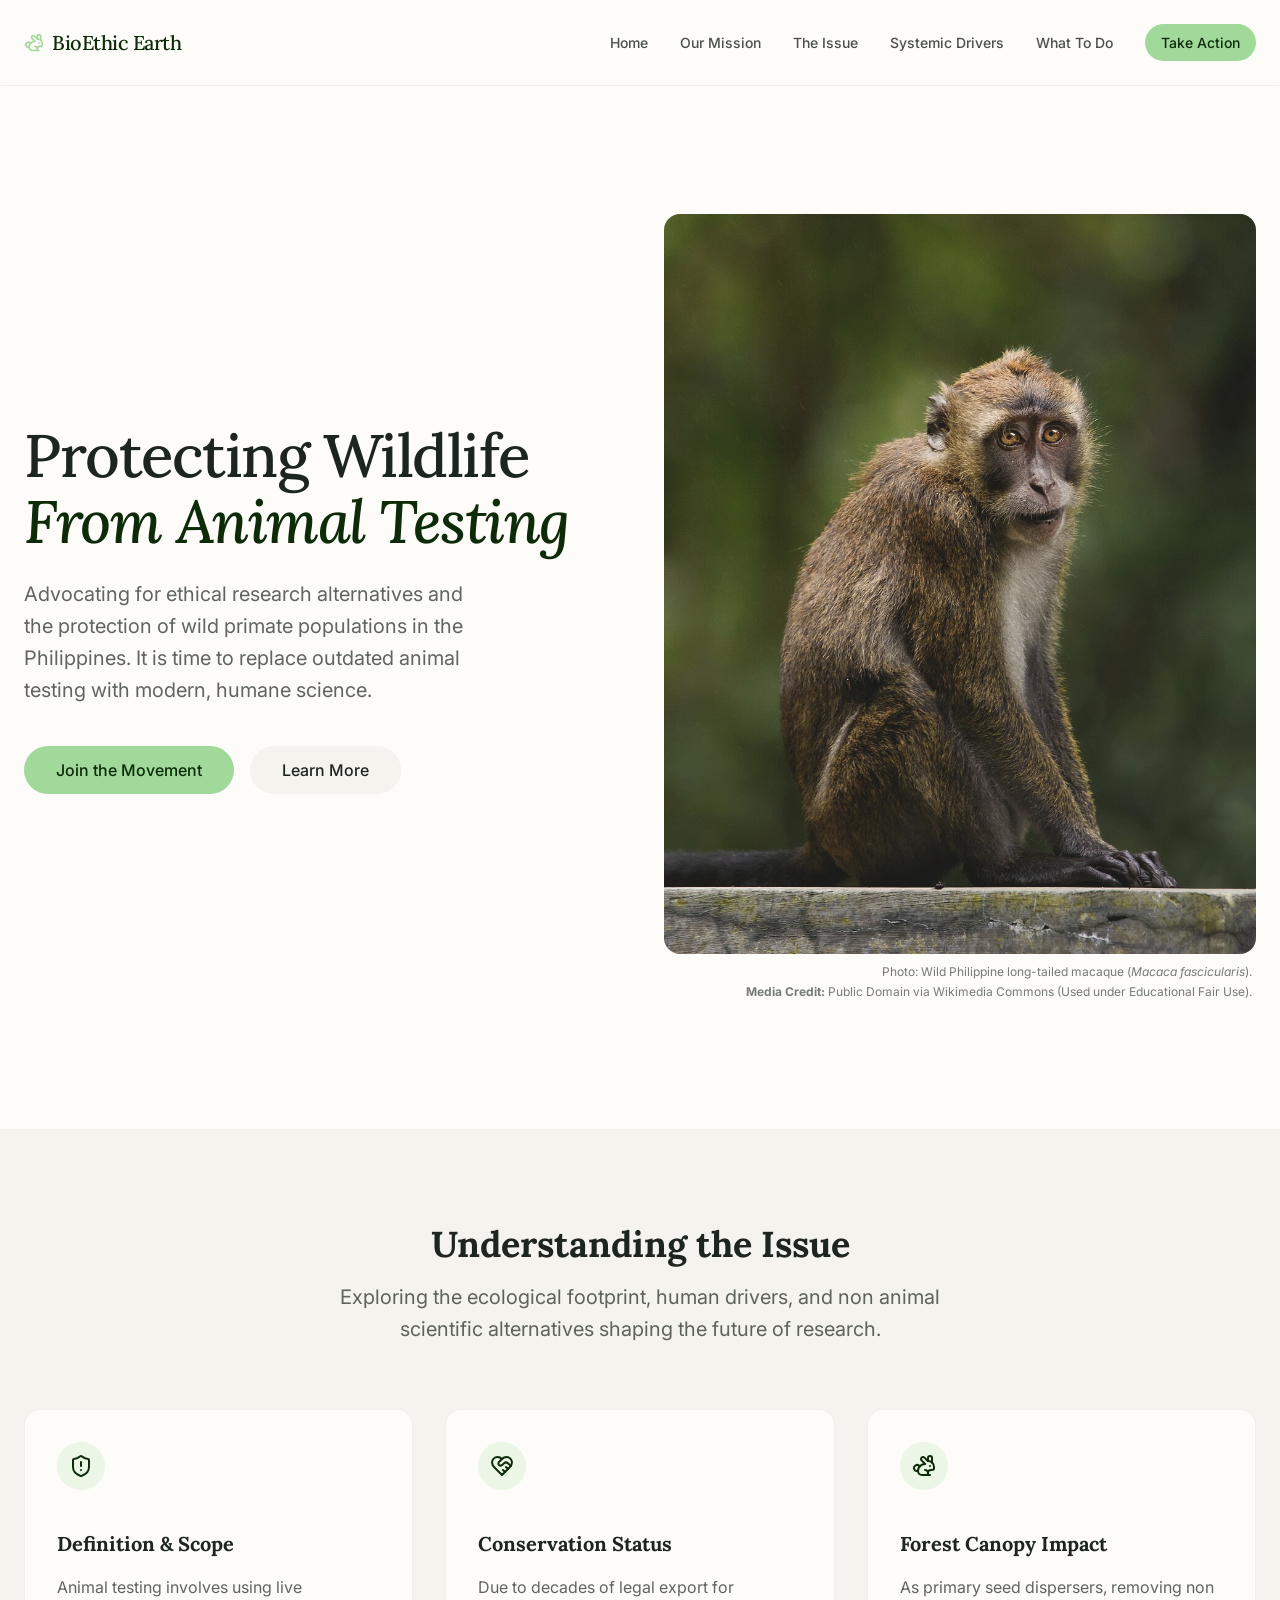
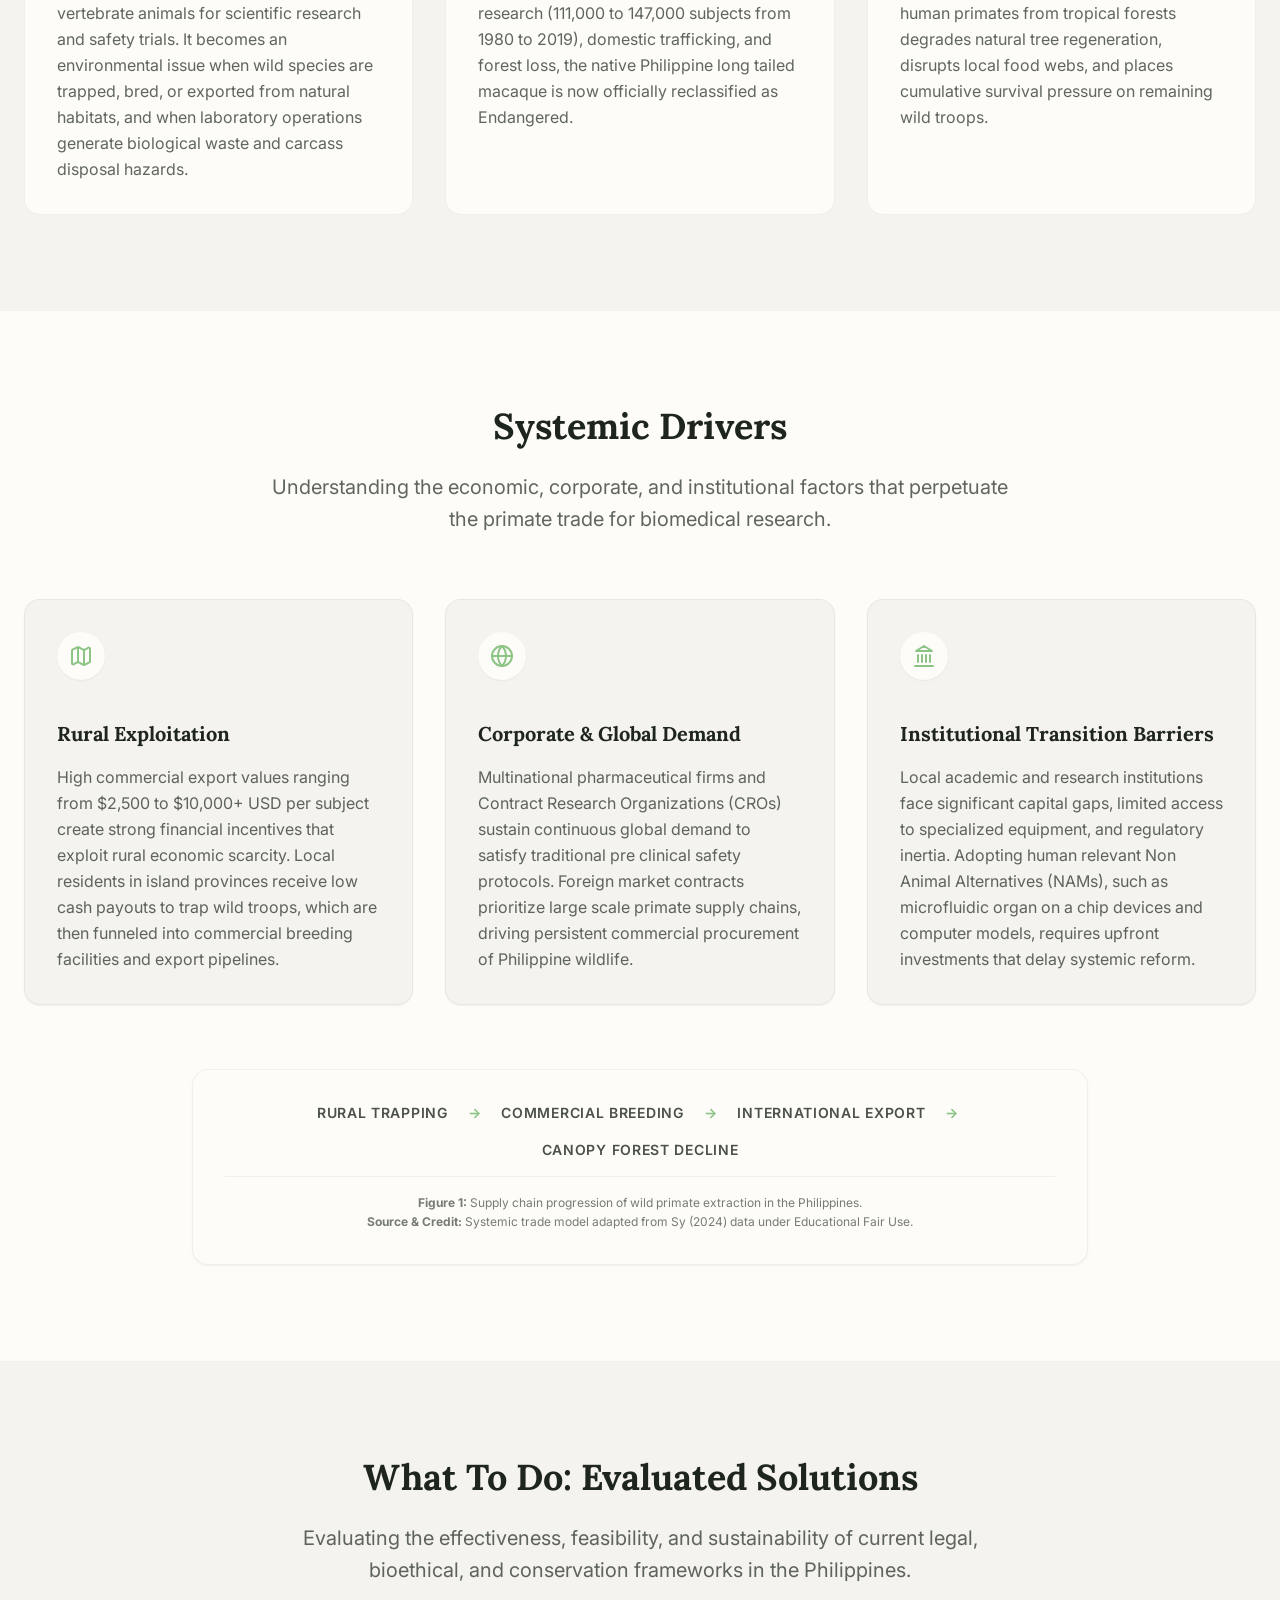
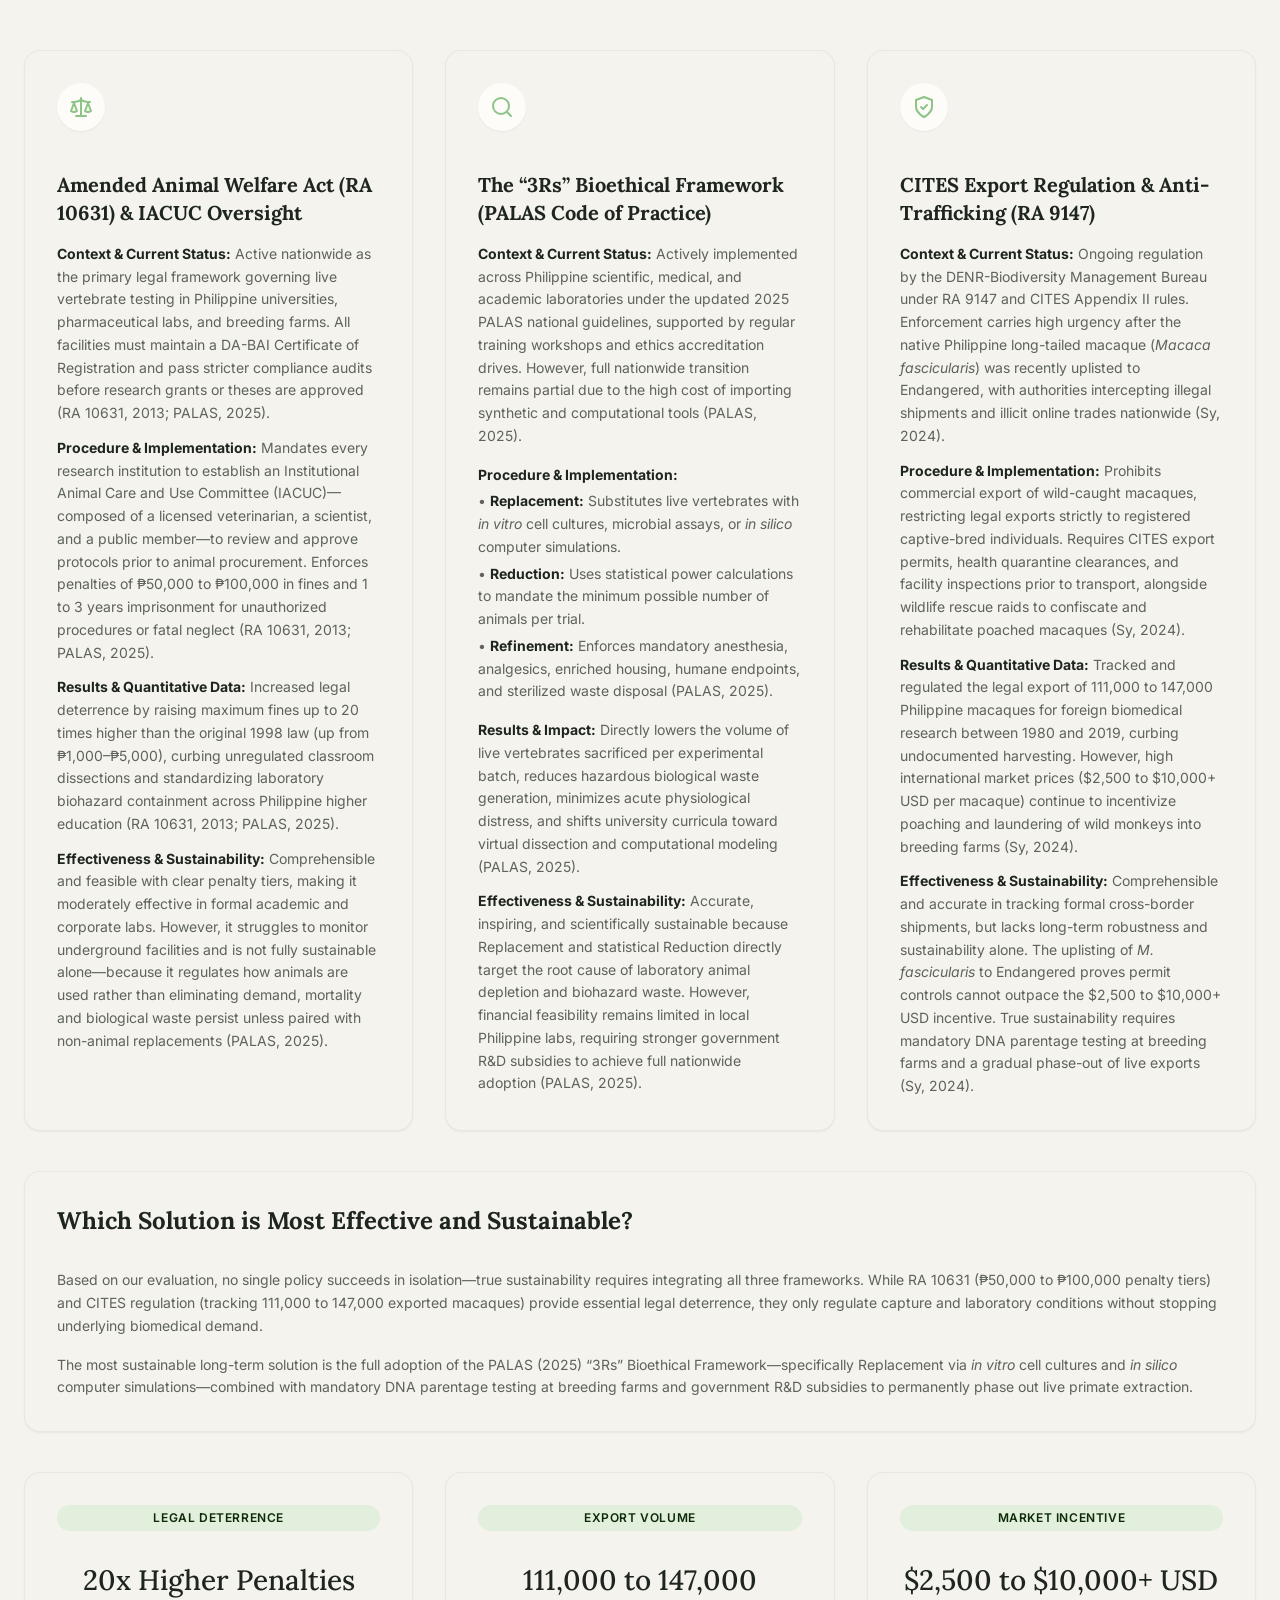
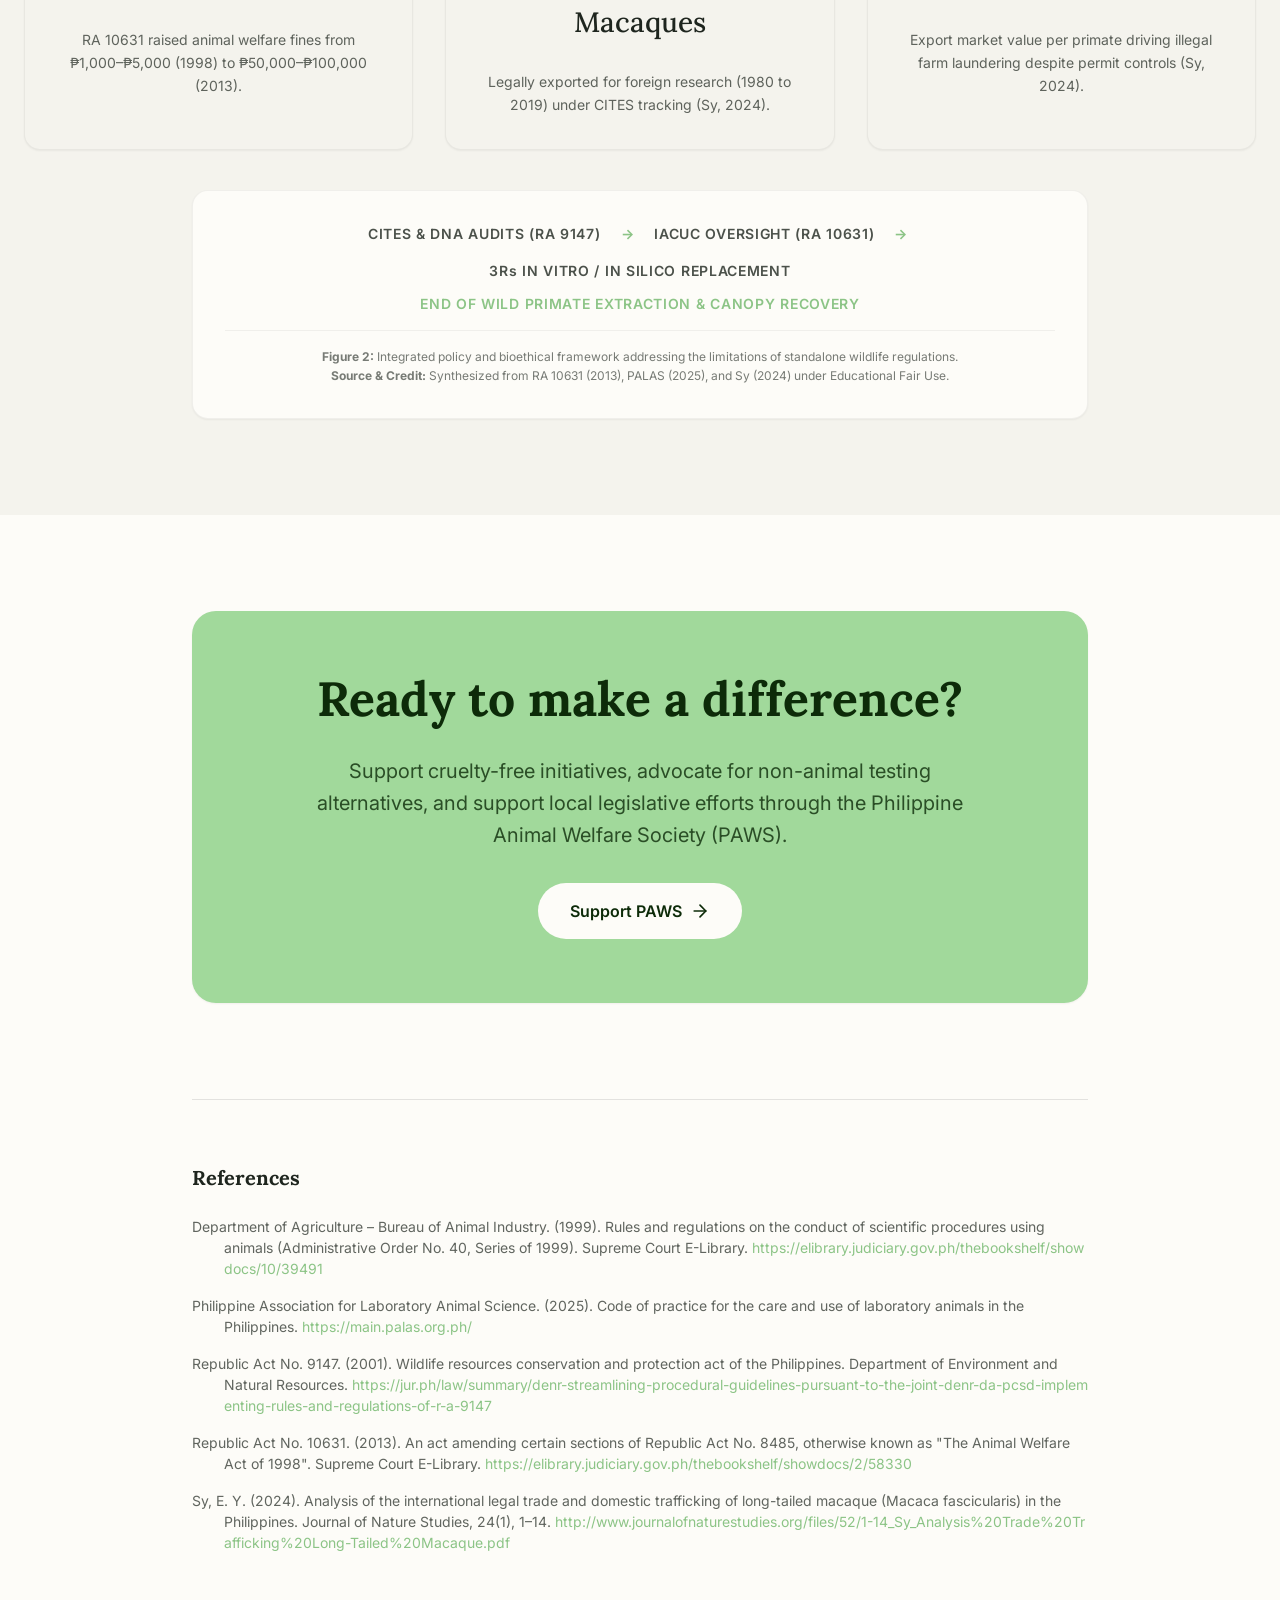
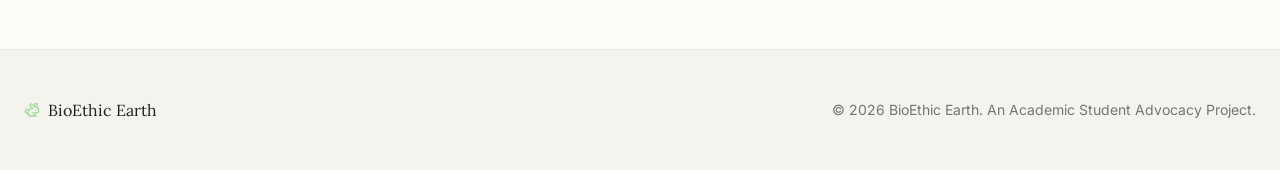
==== index.html @ 9454e44f "Change section class from 'section-plain' to 'section-muted'" ====
<!doctype html>
<html lang="en">
<head>
  <meta charset="UTF-8" />
  <meta name="viewport" content="width=device-width, initial-scale=1.0" />
  <title>BioEthic Earth</title>
  <meta name="description" content="Advocating for ethical research alternatives and the protection of wild primate populations in the Philippines." />
  <link rel="icon" type="image/svg+xml" href="favicon.svg" />
  <link rel="apple-touch-icon" href="icons/logo.png" />
  <link rel="manifest" href="site.webmanifest" />
  <meta name="theme-color" content="#a1d99b" />
  <meta property="og:site_name" content="BioEthic Earth" />
  <meta property="og:title" content="BioEthic Earth" />
  <meta property="og:type" content="website" />
  <meta property="og:image" content="icons/logo.png" />
  <link rel="preconnect" href="https://fonts.googleapis.com" />
  <link rel="stylesheet" href="styles.css" />
</head>
<body>
  <div class="page">

    <header class="site-header">
      <div class="header-row">
        <a href="index.html" class="brand">
          <svg class="icon" viewBox="0 0 24 24" aria-hidden="true"><path d="M13 16a3 3 0 0 1 2.24 5"/><path d="M18 12h.01"/><path d="M18 21h-8a4 4 0 0 1-4-4 7 7 0 0 1 7-7h.2L9.6 6.4a1 1 0 1 1 2.8-2.8L15.8 7h.2c3.3 0 6 2.7 6 6v1a2 2 0 0 1-2 2h-1a3 3 0 0 0-3 3"/><path d="M20 8.54V4a2 2 0 1 0-4 0v3"/><path d="M7.612 12.524a3 3 0 1 0-1.6 4.3"/></svg>
          <span>BioEthic Earth</span>
        </a>

        <nav class="desktop-nav" aria-label="Main">
          <a href="index.html">Home</a>
          <a href="mission.html">Our Mission</a>
          <a href="index.html#the-issue">The Issue</a>
          <a href="index.html#systemic-drivers">Systemic Drivers</a>
          <a href="index.html#what-to-do">What To Do</a>
          <a href="index.html#action" class="btn-nav">Take Action</a>
        </nav>

        <button class="menu-toggle" id="menu-toggle" aria-label="Toggle menu" aria-expanded="false" aria-controls="mobile-nav">
          <svg class="icon icon-open" viewBox="0 0 24 24" aria-hidden="true"><line x1="4" x2="20" y1="12" y2="12"/><line x1="4" x2="20" y1="6" y2="6"/><line x1="4" x2="20" y1="18" y2="18"/></svg>
          <svg class="icon icon-close" viewBox="0 0 24 24" aria-hidden="true"><path d="M18 6 6 18"/><path d="m6 6 12 12"/></svg>
        </button>
      </div>

      <nav class="mobile-nav" id="mobile-nav" aria-label="Mobile">
        <a href="index.html" class="mobile-link">Home</a>
        <a href="mission.html" class="mobile-link">Our Mission</a>
        <a href="index.html#the-issue" class="mobile-link">The Issue</a>
        <a href="index.html#systemic-drivers" class="mobile-link">Systemic Drivers</a>
        <a href="index.html#what-to-do" class="mobile-link">What To Do</a>
        <div class="mobile-cta"><a href="index.html#action" class="btn-nav">Take Action</a></div>
      </nav>
    </header>

    <main>

      <section class="hero">
        <div class="hero-text">
          <h1 class="display-title">
            Protecting Wildlife <br />
            <em>From Animal Testing</em>
          </h1>
          <p class="lead">
            Advocating for ethical research alternatives and the protection of wild primate populations in the Philippines. It is time to replace outdated animal testing with modern, humane science.
          </p>
          <div class="hero-actions">
            <a href="#action" class="btn btn-primary">Join the Movement</a>
            <a href="#the-issue" class="btn btn-muted">Learn More</a>
          </div>
        </div>
        <figure class="hero-figure">
          <div class="hero-image-wrap">
            <img src="images/macaque-hd.jpg" alt="A monkey sitting on a tree branch in a lush forest" />
            <div class="tint"></div>
          </div>
          <figcaption class="caption">
            Photo: Wild Philippine long-tailed macaque (<em>Macaca fascicularis</em>). <br />
            <strong>Media Credit:</strong> Public Domain via Wikimedia Commons (Used under Educational Fair Use).
          </figcaption>
        </figure>
      </section>

      <section id="the-issue" class="section section-muted">
        <div class="container">
          <div class="section-head narrow">
            <h2 class="section-title">Understanding the Issue</h2>
            <p class="lead">Exploring the ecological footprint, human drivers, and non animal scientific alternatives shaping the future of research.</p>
          </div>
          <div class="card-grid">
        <div class="card card-issue">
          <div class="icon-badge icon-badge-green"><svg class="icon" viewBox="0 0 24 24" aria-hidden="true"><path d="M20 13c0 5-3.5 7.5-7.66 8.95a1 1 0 0 1-.67-.01C7.5 20.5 4 18 4 13V6a1 1 0 0 1 1-1c2 0 4.5-1.2 6.24-2.72a1.17 1.17 0 0 1 1.52 0C14.51 3.81 17 5 19 5a1 1 0 0 1 1 1z"/><path d="M12 8v4"/><path d="M12 16h.01"/></svg></div>
          <h3>Definition &amp; Scope</h3>
          <p>Animal testing involves using live vertebrate animals for scientific research and safety trials. It becomes an environmental issue when wild species are trapped, bred, or exported from natural habitats, and when laboratory operations generate biological waste and carcass disposal hazards.</p>
        </div>
        <div class="card card-issue">
          <div class="icon-badge icon-badge-green"><svg class="icon" viewBox="0 0 24 24" aria-hidden="true"><path d="M19 14c1.49-1.46 3-3.21 3-5.5A5.5 5.5 0 0 0 16.5 3c-1.76 0-3 .5-4.5 2-1.5-1.5-2.74-2-4.5-2A5.5 5.5 0 0 0 2 8.5c0 2.3 1.5 4.05 3 5.5l7 7Z"/><path d="M12 5 9.04 7.96a2.17 2.17 0 0 0 0 3.08c.82.82 2.13.85 3 .07l2.07-1.9a2.82 2.82 0 0 1 3.79 0l2.96 2.66"/><path d="m18 15-2-2"/><path d="m15 18-2-2"/></svg></div>
          <h3>Conservation Status</h3>
          <p>Due to decades of legal export for research (111,000 to 147,000 subjects from 1980 to 2019), domestic trafficking, and forest loss, the native Philippine long tailed macaque is now officially reclassified as Endangered.</p>
        </div>
        <div class="card card-issue">
          <div class="icon-badge icon-badge-green"><svg class="icon" viewBox="0 0 24 24" aria-hidden="true"><path d="M13 16a3 3 0 0 1 2.24 5"/><path d="M18 12h.01"/><path d="M18 21h-8a4 4 0 0 1-4-4 7 7 0 0 1 7-7h.2L9.6 6.4a1 1 0 1 1 2.8-2.8L15.8 7h.2c3.3 0 6 2.7 6 6v1a2 2 0 0 1-2 2h-1a3 3 0 0 0-3 3"/><path d="M20 8.54V4a2 2 0 1 0-4 0v3"/><path d="M7.612 12.524a3 3 0 1 0-1.6 4.3"/></svg></div>
          <h3>Forest Canopy Impact</h3>
          <p>As primary seed dispersers, removing non human primates from tropical forests degrades natural tree regeneration, disrupts local food webs, and places cumulative survival pressure on remaining wild troops.</p>
        </div>
          </div>
        </div>
      </section>

      <section id="systemic-drivers" class="section section-plain">
        <div class="container">
          <div class="section-head wide">
            <h2 class="section-title">Systemic Drivers</h2>
            <p class="lead">Understanding the economic, corporate, and institutional factors that perpetuate the primate trade for biomedical research.</p>
          </div>
          <div class="card-grid">
        <div class="card card-driver">
          <div class="icon-badge icon-badge-white"><svg class="icon" viewBox="0 0 24 24" aria-hidden="true"><path d="M14.106 5.553a2 2 0 0 0 1.788 0l3.659-1.83A1 1 0 0 1 21 4.619v12.764a1 1 0 0 1-.553.894l-4.553 2.277a2 2 0 0 1-1.788 0l-4.212-2.106a2 2 0 0 0-1.788 0l-3.659 1.83A1 1 0 0 1 3 19.381V6.618a1 1 0 0 1 .553-.894l4.553-2.277a2 2 0 0 1 1.788 0z"/><path d="M15 5.764v15"/><path d="M9 3.236v15"/></svg></div>
          <h3>Rural Exploitation</h3>
          <p>High commercial export values ranging from $2,500 to $10,000+ USD per subject create strong financial incentives that exploit rural economic scarcity. Local residents in island provinces receive low cash payouts to trap wild troops, which are then funneled into commercial breeding facilities and export pipelines.</p>
        </div>
        <div class="card card-driver">
          <div class="icon-badge icon-badge-white"><svg class="icon" viewBox="0 0 24 24" aria-hidden="true"><circle cx="12" cy="12" r="10"/><path d="M12 2a14.5 14.5 0 0 0 0 20 14.5 14.5 0 0 0 0-20"/><path d="M2 12h20"/></svg></div>
          <h3>Corporate &amp; Global Demand</h3>
          <p>Multinational pharmaceutical firms and Contract Research Organizations (CROs) sustain continuous global demand to satisfy traditional pre clinical safety protocols. Foreign market contracts prioritize large scale primate supply chains, driving persistent commercial procurement of Philippine wildlife.</p>
        </div>
        <div class="card card-driver">
          <div class="icon-badge icon-badge-white"><svg class="icon" viewBox="0 0 24 24" aria-hidden="true"><line x1="3" x2="21" y1="22" y2="22"/><line x1="6" x2="6" y1="18" y2="11"/><line x1="10" x2="10" y1="18" y2="11"/><line x1="14" x2="14" y1="18" y2="11"/><line x1="18" x2="18" y1="18" y2="11"/><polygon points="12 2 20 7 4 7"/></svg></div>
          <h3>Institutional Transition Barriers</h3>
          <p>Local academic and research institutions face significant capital gaps, limited access to specialized equipment, and regulatory inertia. Adopting human relevant Non Animal Alternatives (NAMs), such as microfluidic organ on a chip devices and computer models, requires upfront investments that delay systemic reform.</p>
        </div>
          </div>

          <figure class="flow-figure">
            <div class="flow-steps">
              <span>RURAL TRAPPING</span>
              <span class="flow-arrow">&rarr;</span>
              <span>COMMERCIAL BREEDING</span>
              <span class="flow-arrow">&rarr;</span>
              <span>INTERNATIONAL EXPORT</span>
              <span class="flow-arrow">&rarr;</span>
              <span>CANOPY FOREST DECLINE</span>
            </div>
            <figcaption>
              <strong>Figure 1:</strong> Supply chain progression of wild primate extraction in the Philippines. <br />
              <strong>Source &amp; Credit:</strong> Systemic trade model adapted from Sy (2024) data under Educational Fair Use.
            </figcaption>
          </figure>
        </div>
      </section>
      
    <section id="what-to-do" class="section section-muted">
      <div class="container">
        <div class="section-head wide">
          <h2 class="section-title">What To Do: Evaluated Solutions</h2>
          <p class="lead">
            Evaluating the effectiveness, feasibility, and sustainability of current legal, bioethical, and conservation frameworks in the Philippines.
          </p>
        </div>

        <div class="card-grid">
          <div class="card card-driver">
            <div class="icon-badge icon-badge-white">
              <svg class="icon" viewBox="0 0 24 24" aria-hidden="true">
                <path d="m16 16 3-8 3 8c-.87.65-1.92 1-3 1s-2.13-.35-3-1Z"/>
                <path d="m2 16 3-8 3 8c-.87.65-1.92 1-3 1s-2.13-.35-3-1Z"/>
                <path d="M7 21h10"/>
                <path d="M12 3v18"/>
                <path d="M3 7h2c2 0 5-1 7-2 2 1 5 2 7 2h2"/>
              </svg>
            </div>
            <h3>Amended Animal Welfare Act (RA 10631) &amp; IACUC Oversight</h3>
            <div class="card-content-text">
              <p>
                <strong>Context &amp; Current Status:</strong> Active nationwide as the primary legal framework governing live vertebrate testing in Philippine universities, pharmaceutical labs, and breeding farms. All facilities must maintain a DA-BAI Certificate of Registration and pass stricter compliance audits before research grants or theses are approved (RA 10631, 2013; PALAS, 2025).
              </p>
              <p>
                <strong>Procedure &amp; Implementation:</strong> Mandates every research institution to establish an Institutional Animal Care and Use Committee (IACUC)—composed of a licensed veterinarian, a scientist, and a public member—to review and approve protocols prior to animal procurement. Enforces penalties of ₱50,000 to ₱100,000 in fines and 1 to 3 years imprisonment for unauthorized procedures or fatal neglect (RA 10631, 2013; PALAS, 2025).
              </p>
              <p>
                <strong>Results &amp; Quantitative Data:</strong> Increased legal deterrence by raising maximum fines up to 20 times higher than the original 1998 law (up from ₱1,000–₱5,000), curbing unregulated classroom dissections and standardizing laboratory biohazard containment across Philippine higher education (RA 10631, 2013; PALAS, 2025).
              </p>
              <p>
                <strong>Effectiveness &amp; Sustainability:</strong> Comprehensible and feasible with clear penalty tiers, making it moderately effective in formal academic and corporate labs. However, it struggles to monitor underground facilities and is not fully sustainable alone—because it regulates how animals are used rather than eliminating demand, mortality and biological waste persist unless paired with non-animal replacements (PALAS, 2025).
              </p>
            </div>
          </div>

          <div class="card card-driver">
            <div class="icon-badge icon-badge-white">
              <svg class="icon" viewBox="0 0 24 24" aria-hidden="true">
                <circle cx="11" cy="11" r="8"/>
                <path d="m21 21-4.3-4.3"/>
              </svg>
            </div>
            <h3>The &ldquo;3Rs&rdquo; Bioethical Framework (PALAS Code of Practice)</h3>
            <div class="card-content-text">
              <p>
                <strong>Context &amp; Current Status:</strong> Actively implemented across Philippine scientific, medical, and academic laboratories under the updated 2025 PALAS national guidelines, supported by regular training workshops and ethics accreditation drives. However, full nationwide transition remains partial due to the high cost of importing synthetic and computational tools (PALAS, 2025).
              </p>
              <div class="sub-list">
                <p class="sub-list-title"><strong>Procedure &amp; Implementation:</strong></p>
                <p>&bull; <strong>Replacement:</strong> Substitutes live vertebrates with <em>in vitro</em> cell cultures, microbial assays, or <em>in silico</em> computer simulations.</p>
                <p>&bull; <strong>Reduction:</strong> Uses statistical power calculations to mandate the minimum possible number of animals per trial.</p>
                <p>&bull; <strong>Refinement:</strong> Enforces mandatory anesthesia, analgesics, enriched housing, humane endpoints, and sterilized waste disposal (PALAS, 2025).</p>
              </div>
              <p>
                <strong>Results &amp; Impact:</strong> Directly lowers the volume of live vertebrates sacrificed per experimental batch, reduces hazardous biological waste generation, minimizes acute physiological distress, and shifts university curricula toward virtual dissection and computational modeling (PALAS, 2025).
              </p>
              <p>
                <strong>Effectiveness &amp; Sustainability:</strong> Accurate, inspiring, and scientifically sustainable because Replacement and statistical Reduction directly target the root cause of laboratory animal depletion and biohazard waste. However, financial feasibility remains limited in local Philippine labs, requiring stronger government R&amp;D subsidies to achieve full nationwide adoption (PALAS, 2025).
              </p>
            </div>
          </div>

          <div class="card card-driver">
            <div class="icon-badge icon-badge-white">
              <svg class="icon" viewBox="0 0 24 24" aria-hidden="true">
                <path d="M12 22s8-4 8-10V5l-8-3-8 3v7c0 6 8 10 8 10z"/>
                <path d="m9 12 2 2 4-4"/>
              </svg>
            </div>
            <h3>CITES Export Regulation &amp; Anti-Trafficking (RA 9147)</h3>
            <div class="card-content-text">
              <p>
                <strong>Context &amp; Current Status:</strong> Ongoing regulation by the DENR-Biodiversity Management Bureau under RA 9147 and CITES Appendix II rules. Enforcement carries high urgency after the native Philippine long-tailed macaque (<em>Macaca fascicularis</em>) was recently uplisted to Endangered, with authorities intercepting illegal shipments and illicit online trades nationwide (Sy, 2024).
              </p>
              <p>
                <strong>Procedure &amp; Implementation:</strong> Prohibits commercial export of wild-caught macaques, restricting legal exports strictly to registered captive-bred individuals. Requires CITES export permits, health quarantine clearances, and facility inspections prior to transport, alongside wildlife rescue raids to confiscate and rehabilitate poached macaques (Sy, 2024).
              </p>
              <p>
                <strong>Results &amp; Quantitative Data:</strong> Tracked and regulated the legal export of 111,000 to 147,000 Philippine macaques for foreign biomedical research between 1980 and 2019, curbing undocumented harvesting. However, high international market prices ($2,500 to $10,000+ USD per macaque) continue to incentivize poaching and laundering of wild monkeys into breeding farms (Sy, 2024).
              </p>
              <p>
                <strong>Effectiveness &amp; Sustainability:</strong> Comprehensible and accurate in tracking formal cross-border shipments, but lacks long-term robustness and sustainability alone. The uplisting of <em>M. fascicularis</em> to Endangered proves permit controls cannot outpace the $2,500 to $10,000+ USD incentive. True sustainability requires mandatory DNA parentage testing at breeding farms and a gradual phase-out of live exports (Sy, 2024).
              </p>
            </div>
          </div>
        </div>

        <div class="card card-driver" style="margin-top: 2.5rem;">
          <h3 style="font-size: 1.5rem; margin-bottom: 1rem;">Which Solution is Most Effective and Sustainable?</h3>
          <div class="card-content-text" style="display: flex; flex-direction: column; gap: 1rem;">
            <p>
              Based on our evaluation, no single policy succeeds in isolation—true sustainability requires integrating all three frameworks. While RA 10631 (₱50,000 to ₱100,000 penalty tiers) and CITES regulation (tracking 111,000 to 147,000 exported macaques) provide essential legal deterrence, they only regulate capture and laboratory conditions without stopping underlying biomedical demand.
            </p>
            <p>
              The most sustainable long-term solution is the full adoption of the PALAS (2025) &ldquo;3Rs&rdquo; Bioethical Framework—specifically Replacement via <em>in vitro</em> cell cultures and <em>in silico</em> computer simulations—combined with mandatory DNA parentage testing at breeding farms and government R&amp;D subsidies to permanently phase out live primate extraction.
            </p>
          </div>
        </div>

        <div class="card-grid" style="margin-top: 2.5rem;">
          
          <div class="card card-driver" style="text-align: center;">
            <div style="display: inline-block; padding: 0.25rem 0.75rem; border-radius: 9999px; background: rgba(161, 217, 155, 0.2); color: var(--primary-foreground); font-size: 0.75rem; font-weight: 600; text-transform: uppercase; letter-spacing: 0.05em; margin-bottom: 0.75rem;">
              Legal Deterrence
            </div>
            <h4 style="font-family: var(--font-serif); font-size: 1.75rem; font-weight: 500; color: var(--foreground); margin-bottom: 0.75rem;">
              20x Higher Penalties
            </h4>
            <p style="font-size: 0.875rem; color: rgba(30, 37, 30, 0.7); line-height: 1.625;">
              RA 10631 raised animal welfare fines from ₱1,000–₱5,000 (1998) to ₱50,000–₱100,000 (2013).
            </p>
          </div>

          <div class="card card-driver" style="text-align: center;">
            <div style="display: inline-block; padding: 0.25rem 0.75rem; border-radius: 9999px; background: rgba(161, 217, 155, 0.2); color: var(--primary-foreground); font-size: 0.75rem; font-weight: 600; text-transform: uppercase; letter-spacing: 0.05em; margin-bottom: 0.75rem;">
              Export Volume
            </div>
            <h4 style="font-family: var(--font-serif); font-size: 1.75rem; font-weight: 500; color: var(--foreground); margin-bottom: 0.75rem;">
              111,000 to 147,000 Macaques
            </h4>
            <p style="font-size: 0.875rem; color: rgba(30, 37, 30, 0.7); line-height: 1.625;">
              Legally exported for foreign research (1980 to 2019) under CITES tracking (Sy, 2024).
            </p>
          </div>

          <div class="card card-driver" style="text-align: center;">
            <div style="display: inline-block; padding: 0.25rem 0.75rem; border-radius: 9999px; background: rgba(161, 217, 155, 0.2); color: var(--primary-foreground); font-size: 0.75rem; font-weight: 600; text-transform: uppercase; letter-spacing: 0.05em; margin-bottom: 0.75rem;">
              Market Incentive
            </div>
            <h4 style="font-family: var(--font-serif); font-size: 1.75rem; font-weight: 500; color: var(--foreground); margin-bottom: 0.75rem;">
              $2,500 to $10,000+ USD
            </h4>
            <p style="font-size: 0.875rem; color: rgba(30, 37, 30, 0.7); line-height: 1.625;">
              Export market value per primate driving illegal farm laundering despite permit controls (Sy, 2024).
            </p>
          </div>
        </div>

        <figure class="flow-figure" style="margin-top: 2.5rem;">
          <div class="flow-steps">
            <span>CITES &amp; DNA AUDITS (RA 9147)</span>
            <span class="flow-arrow">&rarr;</span>
            <span>IACUC OVERSIGHT (RA 10631)</span>
            <span class="flow-arrow">&rarr;</span>
            <span>3Rs IN VITRO / IN SILICO REPLACEMENT</span>
          </div>
          <div style="font-size: 0.875rem; font-weight: 600; color: var(--primary-dark); margin-top: 0.75rem; letter-spacing: 0.05em;">
            <span>END OF WILD PRIMATE EXTRACTION &amp; CANOPY RECOVERY</span>
          </div>
          <figcaption>
            <strong>Figure 2:</strong> Integrated policy and bioethical framework addressing the limitations of standalone wildlife regulations. <br />
            <strong>Source &amp; Credit:</strong> Synthesized from RA 10631 (2013), PALAS (2025), and Sy (2024) under Educational Fair Use.
          </figcaption>
        </figure>
      </div>
    </section> 
      
      <section id="action" class="cta-section">
        <div class="cta-box">
          <h2>Ready to make a difference?</h2>
          <p>Support cruelty-free initiatives, advocate for non-animal testing alternatives, and support local legislative efforts through the Philippine Animal Welfare Society (PAWS).</p>
          <a href="https://paws.org.ph/animal-experimentation/" target="_blank" rel="noopener noreferrer" class="btn-cta">
            Support PAWS
            <svg class="icon" viewBox="0 0 24 24" aria-hidden="true"><path d="M5 12h14"/><path d="m12 5 7 7-7 7"/></svg>
          </a>
        </div>
      </section>

      <section id="references" class="references">
        <div class="references-inner">
          <h3>References</h3>
          <div class="ref-list">
        <p>Department of Agriculture – Bureau of Animal Industry. (1999). Rules and regulations on the conduct of scientific procedures using animals (Administrative Order No. 40, Series of 1999). Supreme Court E-Library. <a href="https://elibrary.judiciary.gov.ph/thebookshelf/showdocs/10/39491" target="_blank" rel="noopener noreferrer">https://elibrary.judiciary.gov.ph/thebookshelf/showdocs/10/39491</a></p>
        <p>Philippine Association for Laboratory Animal Science. (2025). Code of practice for the care and use of laboratory animals in the Philippines. <a href="https://main.palas.org.ph/" target="_blank" rel="noopener noreferrer">https://main.palas.org.ph/</a></p>
        <p>Republic Act No. 9147. (2001). Wildlife resources conservation and protection act of the Philippines. Department of Environment and Natural Resources. <a href="https://jur.ph/law/summary/denr-streamlining-procedural-guidelines-pursuant-to-the-joint-denr-da-pcsd-implementing-rules-and-regulations-of-r-a-9147" target="_blank" rel="noopener noreferrer">https://jur.ph/law/summary/denr-streamlining-procedural-guidelines-pursuant-to-the-joint-denr-da-pcsd-implementing-rules-and-regulations-of-r-a-9147</a></p>
        <p>Republic Act No. 10631. (2013). An act amending certain sections of Republic Act No. 8485, otherwise known as &quot;The Animal Welfare Act of 1998&quot;. Supreme Court E-Library. <a href="https://elibrary.judiciary.gov.ph/thebookshelf/showdocs/2/58330" target="_blank" rel="noopener noreferrer">https://elibrary.judiciary.gov.ph/thebookshelf/showdocs/2/58330</a></p>
        <p>Sy, E. Y. (2024). Analysis of the international legal trade and domestic trafficking of long-tailed macaque (Macaca fascicularis) in the Philippines. Journal of Nature Studies, 24(1), 1–14. <a href="http://www.journalofnaturestudies.org/files/52/1-14_Sy_Analysis%20Trade%20Trafficking%20Long-Tailed%20Macaque.pdf" target="_blank" rel="noopener noreferrer">http://www.journalofnaturestudies.org/files/52/1-14_Sy_Analysis%20Trade%20Trafficking%20Long-Tailed%20Macaque.pdf</a></p>
          </div>
        </div>
      </section>
    </main>

    <footer class="site-footer">
      <div class="footer-inner">
        <div class="footer-brand">
          <svg class="icon icon-sm" viewBox="0 0 24 24" aria-hidden="true"><path d="M13 16a3 3 0 0 1 2.24 5"/><path d="M18 12h.01"/><path d="M18 21h-8a4 4 0 0 1-4-4 7 7 0 0 1 7-7h.2L9.6 6.4a1 1 0 1 1 2.8-2.8L15.8 7h.2c3.3 0 6 2.7 6 6v1a2 2 0 0 1-2 2h-1a3 3 0 0 0-3 3"/><path d="M20 8.54V4a2 2 0 1 0-4 0v3"/><path d="M7.612 12.524a3 3 0 1 0-1.6 4.3"/></svg>
          <span>BioEthic Earth</span>
        </div>
        <p>&copy; <span id="year">2026</span> BioEthic Earth. An Academic Student Advocacy Project.</p>
      </div>
    </footer>
  </div>

  <script src="script.js"></script>
</body>
</html>
---- styles.css ----
@import url('https://fonts.googleapis.com/css2?family=Inter:wght@400;500;600&family=Lora:ital,wght@0,400;0,500;0,600;1,400&display=swap');

:root {
  --background: #fdfcf8;
  --foreground: #1e251e;
  --primary: #a1d99b;
  --primary-dark: #8cc486;
  --primary-foreground: #0d2b09;
  --card: #ffffff;
  --muted: #f4f3ed;

  --font-serif: "Lora", Georgia, serif;
  --font-sans: "Inter", system-ui, -apple-system, "Segoe UI", sans-serif;

  --border-soft: rgba(0, 0, 0, 0.05);
  --border-mid: rgba(0, 0, 0, 0.1);
}

*, *::before, *::after { box-sizing: border-box; }

html { scroll-behavior: smooth; }

body {
  margin: 0;
  background-color: var(--background);
  color: var(--foreground);
  font-family: var(--font-sans);
  line-height: 1.5;
  -webkit-font-smoothing: antialiased;
}

h1, h2, h3, h4, h5, h6 {
  font-family: var(--font-serif);
  margin: 0;
}

p { margin: 0; }
a { color: inherit; text-decoration: none; }
img { display: block; max-width: 100%; }

::selection { background: var(--primary); color: var(--primary-foreground); }

section[id] { scroll-margin-top: 5rem; }

.icon {
  width: 1.5rem;
  height: 1.5rem;
  fill: none;
  stroke: currentColor;
  stroke-width: 2;
  stroke-linecap: round;
  stroke-linejoin: round;
  flex-shrink: 0;
}
.icon-sm { width: 1rem; height: 1rem; }
.icon-md { width: 1.25rem; height: 1.25rem; }

.page { min-height: 100vh; display: flex; flex-direction: column; }
main { flex-grow: 1; }

.site-header {
  position: sticky;
  top: 0;
  z-index: 10;
  padding: 1.5rem;
  border-bottom: 1px solid var(--border-soft);
  background: rgba(253, 252, 248, 0.8);
  -webkit-backdrop-filter: blur(8px);
  backdrop-filter: blur(8px);
}

.header-row { display: flex; align-items: center; justify-content: space-between; }

.brand {
  display: flex;
  align-items: center;
  gap: 0.5rem;
  color: var(--primary-foreground);
  font-family: var(--font-serif);
  font-size: 1.25rem;
  font-weight: 500;
  letter-spacing: -0.025em;
}
.brand .icon { color: var(--primary); width: 1.25rem; height: 1.25rem; }

.desktop-nav {
  display: none;
  align-items: center;
  gap: 2rem;
  font-size: 0.875rem;
  font-weight: 500;
  color: rgba(30, 37, 30, 0.8);
}
.desktop-nav a { transition: color 0.15s; }
.desktop-nav a:hover { color: var(--primary-foreground); }

.btn-nav {
  padding: 0.5rem 1rem;
  background: var(--primary);
  color: var(--primary-foreground) !important;
  border-radius: 9999px;
  transition: background-color 0.15s;
}
.desktop-nav a.btn-nav:hover { background: var(--primary-dark); }

.menu-toggle {
  display: inline-flex;
  padding: 0.5rem;
  margin-right: -0.5rem;
  background: none;
  border: 0;
  cursor: pointer;
  color: rgba(30, 37, 30, 0.8);
}
.menu-toggle:hover { color: var(--foreground); }
.menu-toggle .icon { width: 1.5rem; height: 1.5rem; }
.menu-toggle .icon-close { display: none; }
.menu-toggle[aria-expanded="true"] .icon-open { display: none; }
.menu-toggle[aria-expanded="true"] .icon-close { display: block; }

.mobile-nav {
  display: none;
  flex-direction: column;
  gap: 1rem;
  padding-top: 1.5rem;
  padding-bottom: 0.5rem;
  font-size: 1rem;
  font-weight: 500;
  color: rgba(30, 37, 30, 0.8);
}
.mobile-nav.open { display: flex; }
.mobile-nav a.mobile-link {
  padding: 0.5rem;
  border-bottom: 1px solid var(--border-soft);
  transition: color 0.15s;
}
.mobile-nav a.mobile-link:hover { color: var(--primary-foreground); }
.mobile-nav .mobile-cta { padding-top: 0.5rem; }
.mobile-nav .btn-nav { display: inline-block; padding: 0.75rem 1.5rem; }
.mobile-nav .btn-nav:hover { background: var(--primary-dark); }

.site-footer {
  padding: 3rem 1.5rem;
  border-top: 1px solid var(--border-soft);
  text-align: center;
  font-size: 0.875rem;
  color: rgba(30, 37, 30, 0.6);
  background: var(--muted);
}
.footer-inner {
  max-width: 80rem;
  margin: 0 auto;
  display: flex;
  flex-direction: column;
  align-items: center;
  justify-content: space-between;
  gap: 1rem;
}
.footer-brand {
  display: flex;
  align-items: center;
  gap: 0.5rem;
  font-family: var(--font-serif);
  font-size: 1rem;
  color: var(--foreground);
}
.footer-brand .icon { color: var(--primary); width: 1rem; height: 1rem; }

.display-title {
  font-family: var(--font-serif);
  font-size: 2.25rem;
  font-weight: 500;
  line-height: 1.1;
  letter-spacing: -0.025em;
  color: var(--foreground);
}
.display-title em { font-style: italic; color: var(--primary-foreground); }

.section-title {
  font-family: var(--font-serif);
  font-size: 1.875rem;
  line-height: 1.2;
  color: var(--foreground);
}
.lead { font-size: 1.125rem; line-height: 1.6; color: rgba(30, 37, 30, 0.7); }

.hero {
  max-width: 80rem;
  margin: 0 auto;
  padding: 5rem 1.5rem;
  display: grid;
  gap: 3rem;
  align-items: center;
}
.hero-text { display: flex; flex-direction: column; gap: 1.5rem; }
.hero-text .lead { max-width: 28rem; }
.hero-actions { padding-top: 1rem; display: flex; flex-wrap: wrap; gap: 1rem; }

.btn {
  display: inline-flex;
  align-items: center;
  justify-content: center;
  height: 3rem;
  padding: 0 2rem;
  border-radius: 9999px;
  font-weight: 500;
  transition: all 0.2s;
}
.btn:active { transform: scale(0.95); }
.btn-primary { background: var(--primary); color: var(--primary-foreground); }
.btn-primary:hover {
  background: var(--primary-dark);
  transform: translateY(-0.25rem);
  box-shadow: 0 10px 15px -3px rgba(0, 0, 0, 0.1), 0 4px 6px -4px rgba(0, 0, 0, 0.1);
}
.btn-primary:active { transform: scale(0.95); }
.btn-muted { background: var(--muted); color: var(--foreground); }
.btn-muted:hover { background: rgba(0, 0, 0, 0.05); transform: translateY(-0.25rem); }
.btn-muted:active { transform: scale(0.95); }

.hero-figure { margin: 0; display: flex; flex-direction: column; gap: 0.5rem; }
.hero-image-wrap {
  position: relative;
  aspect-ratio: 1 / 1;
  overflow: hidden;
  border-radius: 1rem;
  background: var(--muted);
}
.hero-image-wrap img {
  width: 100%;
  height: 100%;
  object-fit: cover;
  mix-blend-mode: multiply;
  opacity: 0.9;
}
.hero-image-wrap .tint {
  position: absolute;
  inset: 0;
  background: rgba(161, 217, 155, 0.1);
  mix-blend-mode: overlay;
}
.caption {
  font-size: 0.75rem;
  line-height: 1.625;
  color: rgba(30, 37, 30, 0.6);
  text-align: right;
  padding-right: 0.25rem;
}

.section { padding: 6rem 1.5rem; }
.section-muted { background: var(--muted); }
.section-plain { background: var(--background); border-bottom: 1px solid var(--border-soft); }
.container { max-width: 80rem; margin: 0 auto; }

.section-head {
  margin: 0 auto 4rem;
  text-align: center;
  display: flex;
  flex-direction: column;
  gap: 1rem;
}
.section-head.narrow { max-width: 42rem; }
.section-head.wide { max-width: 48rem; gap: 1.5rem; }

.card-grid { display: grid; gap: 2rem; }

.card {
  padding: 2rem;
  border-radius: 1rem;
  border: 1px solid var(--border-soft);
  display: flex;
  flex-direction: column;
  gap: 1rem;
}
.card h3 { font-size: 1.25rem; line-height: 1.4; color: var(--foreground); }
.card p { color: rgba(30, 37, 30, 0.7); line-height: 1.625; }

.card-issue { background: var(--background); }
.card-driver {
  background: var(--muted);
  box-shadow: 0 1px 2px rgba(0, 0, 0, 0.05);
  transition: transform 0.3s;
}
.card-driver:hover { transform: translateY(-0.25rem); }

.icon-badge {
  width: 3rem;
  height: 3rem;
  border-radius: 9999px;
  display: flex;
  align-items: center;
  justify-content: center;
  margin-bottom: 1.5rem;
}
.icon-badge-green { background: rgba(161, 217, 155, 0.2); color: var(--primary-foreground); }
.icon-badge-white {
  background: var(--background);
  color: var(--primary-dark);
  box-shadow: 0 1px 2px rgba(0, 0, 0, 0.05);
}

.flow-figure {
  max-width: 56rem;
  margin: 4rem auto 0;
  padding: 1.5rem;
  background: var(--background);
  border: 1px solid var(--border-soft);
  border-radius: 1rem;
  text-align: center;
  box-shadow: 0 1px 2px rgba(0, 0, 0, 0.05);
}
.flow-steps {
  font-size: 0.875rem;
  font-weight: 600;
  letter-spacing: 0.05em;
  color: rgba(30, 37, 30, 0.8);
  display: flex;
  flex-wrap: wrap;
  align-items: center;
  justify-content: center;
  gap: 0.5rem;
}
.flow-arrow { color: var(--primary-dark); font-weight: 700; margin: 0 0.25rem; }
.flow-figure figcaption {
  margin-top: 1rem;
  padding-top: 1rem;
  border-top: 1px solid var(--border-soft);
  font-size: 0.75rem;
  line-height: 1.625;
  color: rgba(30, 37, 30, 0.6);
}

.cta-section { padding: 6rem 1.5rem; }
.cta-box {
  max-width: 56rem;
  margin: 0 auto;
  background: var(--primary);
  border-radius: 1.5rem;
  padding: 2.5rem;
  text-align: center;
  display: flex;
  flex-direction: column;
  gap: 2rem;
  box-shadow: 0 1px 2px rgba(0, 0, 0, 0.05);
}
.cta-box h2 {
  font-family: var(--font-serif);
  font-size: 1.875rem;
  line-height: 1.2;
  color: var(--primary-foreground);
}
.cta-box p {
  max-width: 42rem;
  margin: 0 auto;
  font-size: 1.125rem;
  line-height: 1.6;
  color: rgba(13, 43, 9, 0.8);
}
.btn-cta {
  align-self: center;
  height: 3.5rem;
  padding: 0 2rem;
  border-radius: 9999px;
  background: var(--background);
  color: var(--primary-foreground);
  font-weight: 600;
  display: inline-flex;
  align-items: center;
  justify-content: center;
  transition: transform 0.15s;
}
.btn-cta:hover { transform: scale(1.05); }
.btn-cta .icon { margin-left: 0.5rem; width: 1.25rem; height: 1.25rem; }

.references { padding: 0 1.5rem 6rem; }
.references-inner {
  max-width: 56rem;
  margin: 0 auto;
  border-top: 1px solid var(--border-mid);
  padding-top: 4rem;
}
.references h3 { font-size: 1.25rem; line-height: 1.4; color: var(--foreground); margin-bottom: 1.5rem; }
.ref-list { display: flex; flex-direction: column; gap: 1rem; font-size: 0.875rem; color: rgba(30, 37, 30, 0.7); }
.ref-list p { padding-left: 2rem; text-indent: -2rem; }
.ref-list a { color: var(--primary-dark); word-break: break-all; }
.ref-list a:hover { text-decoration: underline; }

.mission { max-width: 56rem; margin: 0 auto; padding: 5rem 1.5rem; }
.mission-inner { display: flex; flex-direction: column; gap: 3rem; }
.mission-head { text-align: center; display: flex; flex-direction: column; gap: 1.5rem; }
.mission-head .lead { font-size: 1.25rem; max-width: 42rem; margin: 0 auto; line-height: 1.625; }
.mission-body { color: rgba(30, 37, 30, 0.8); line-height: 1.625; display: flex; flex-direction: column; gap: 2rem; }
.mission-body > p { font-size: 1.125rem; }
.mission-cards { display: flex; flex-direction: column; gap: 1.5rem; padding-top: 1rem; }
.mission-card {
  background: var(--background);
  padding: 1.5rem;
  border-radius: 1rem;
  border: 1px solid var(--border-soft);
  box-shadow: 0 1px 2px rgba(0, 0, 0, 0.05);
}
.mission-card h3 { font-size: 1.25rem; line-height: 1.4; color: var(--foreground); margin-bottom: 0.5rem; }

@media (min-width: 768px) {
  .desktop-nav { display: flex; }
  .menu-toggle, .mobile-nav { display: none !important; }

  .display-title { font-size: 3.75rem; }
  .section-title { font-size: 2.25rem; line-height: 1.11; }
  .lead { font-size: 1.25rem; }

  .hero { padding: 8rem 1.5rem; grid-template-columns: 1fr 1fr; }
  .hero-image-wrap { aspect-ratio: 4 / 5; }

  .card-grid { grid-template-columns: repeat(3, 1fr); }

  .flow-figure { padding: 2rem; }
  .flow-steps { gap: 1rem; }

  .cta-box { padding: 4rem; }
  .cta-box h2 { font-size: 3rem; line-height: 1; }
  .cta-box p { font-size: 1.25rem; }

  .footer-inner { flex-direction: row; }

  .mission { padding: 8rem 1.5rem; }
  .mission-head .lead { font-size: 1.5rem; }
}

.card-content-text {
  font-size: 0.875rem;
  color: rgba(30, 37, 30, 0.7);
  line-height: 1.625;
  display: flex;
  flex-direction: column;
  gap: 0.75rem;
}
.card-content-text strong {
  color: var(--foreground);
}
.sub-list {
  display: flex;
  flex-direction: column;
  gap: 0.25rem;
  margin: 0.25rem 0;
}
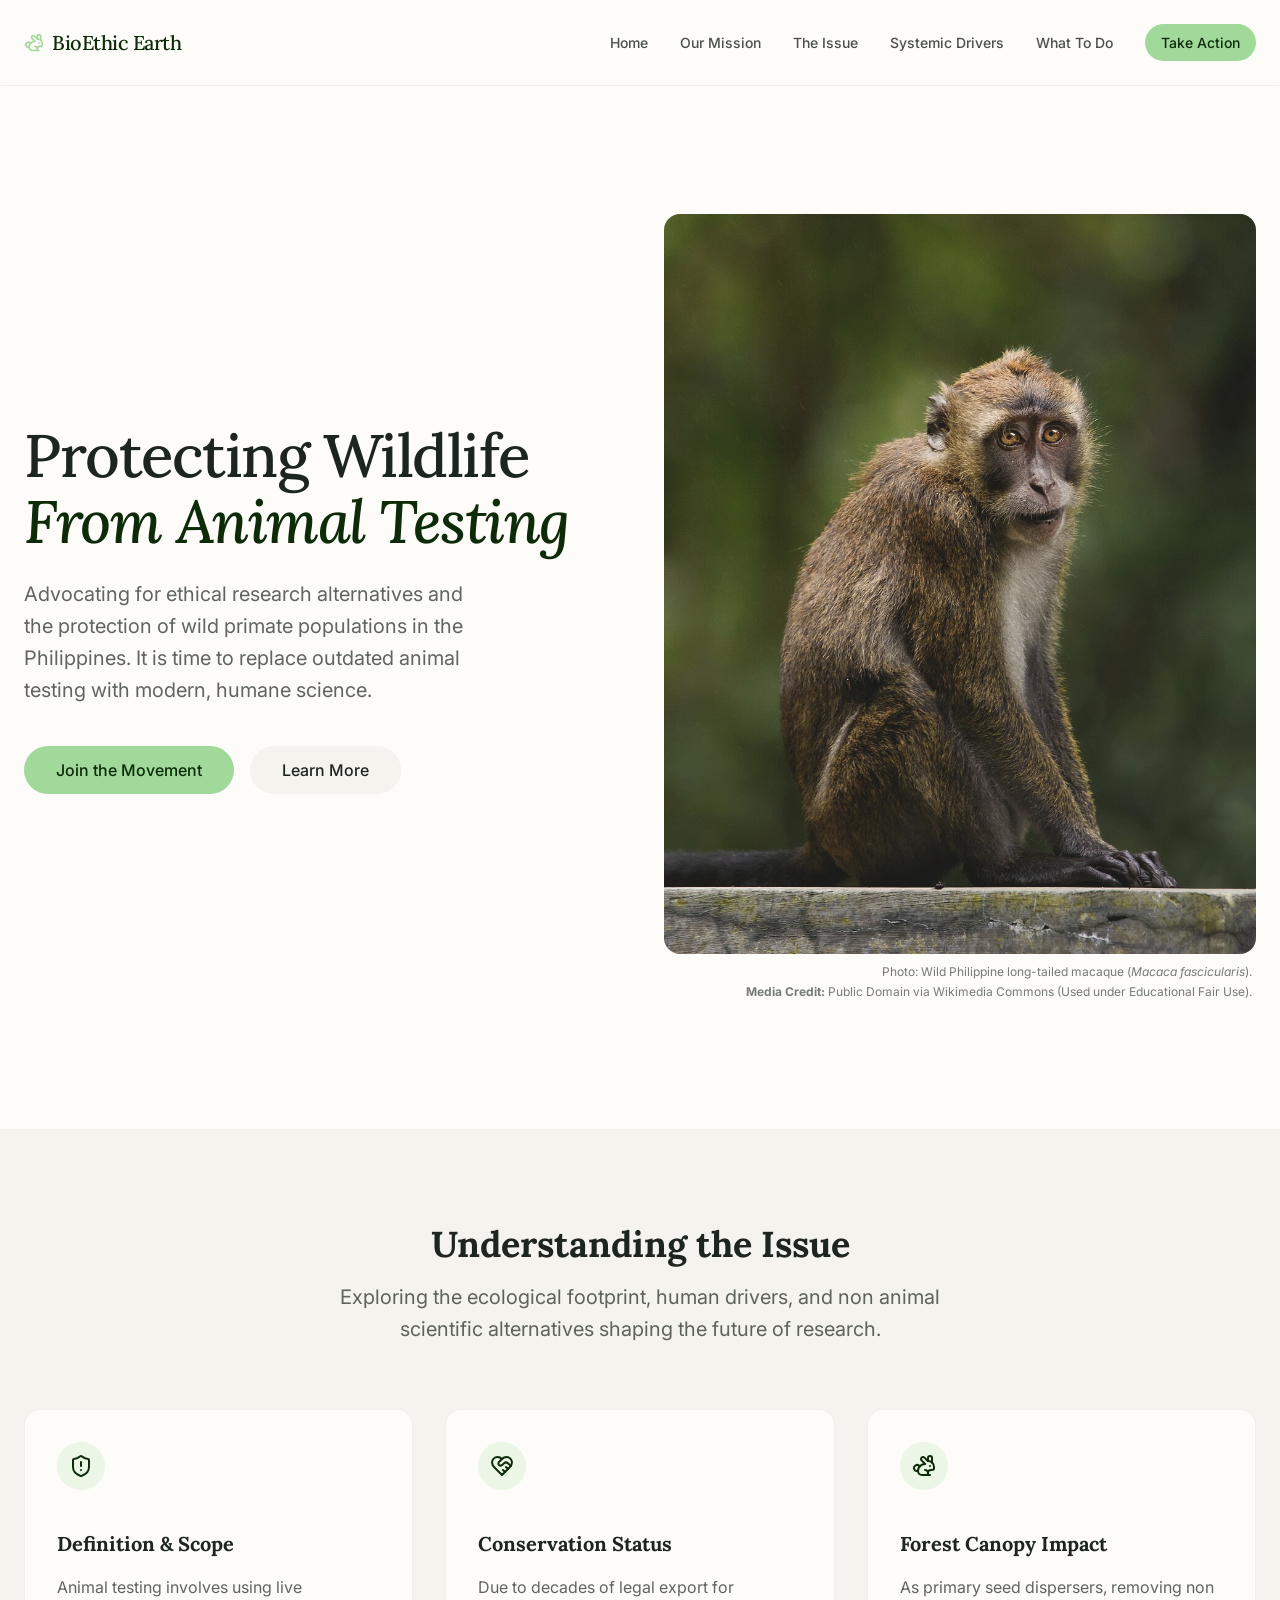
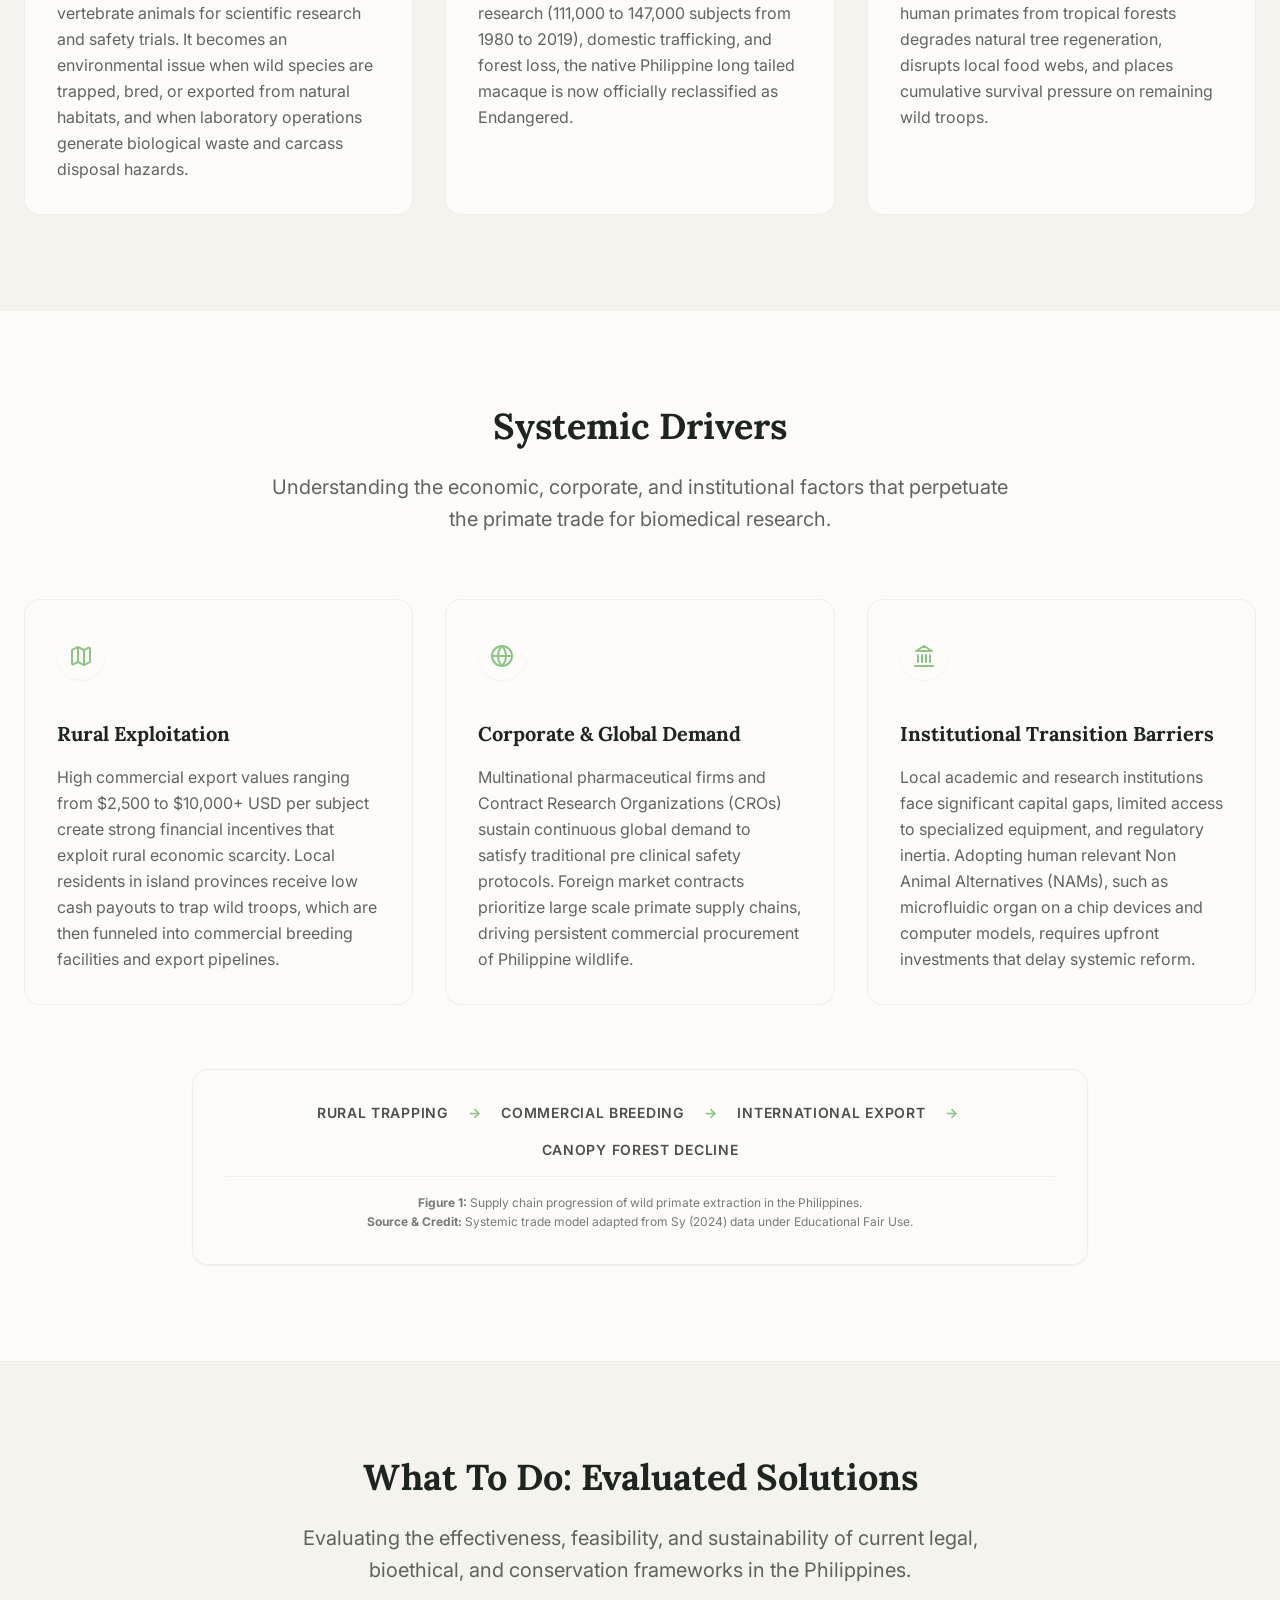
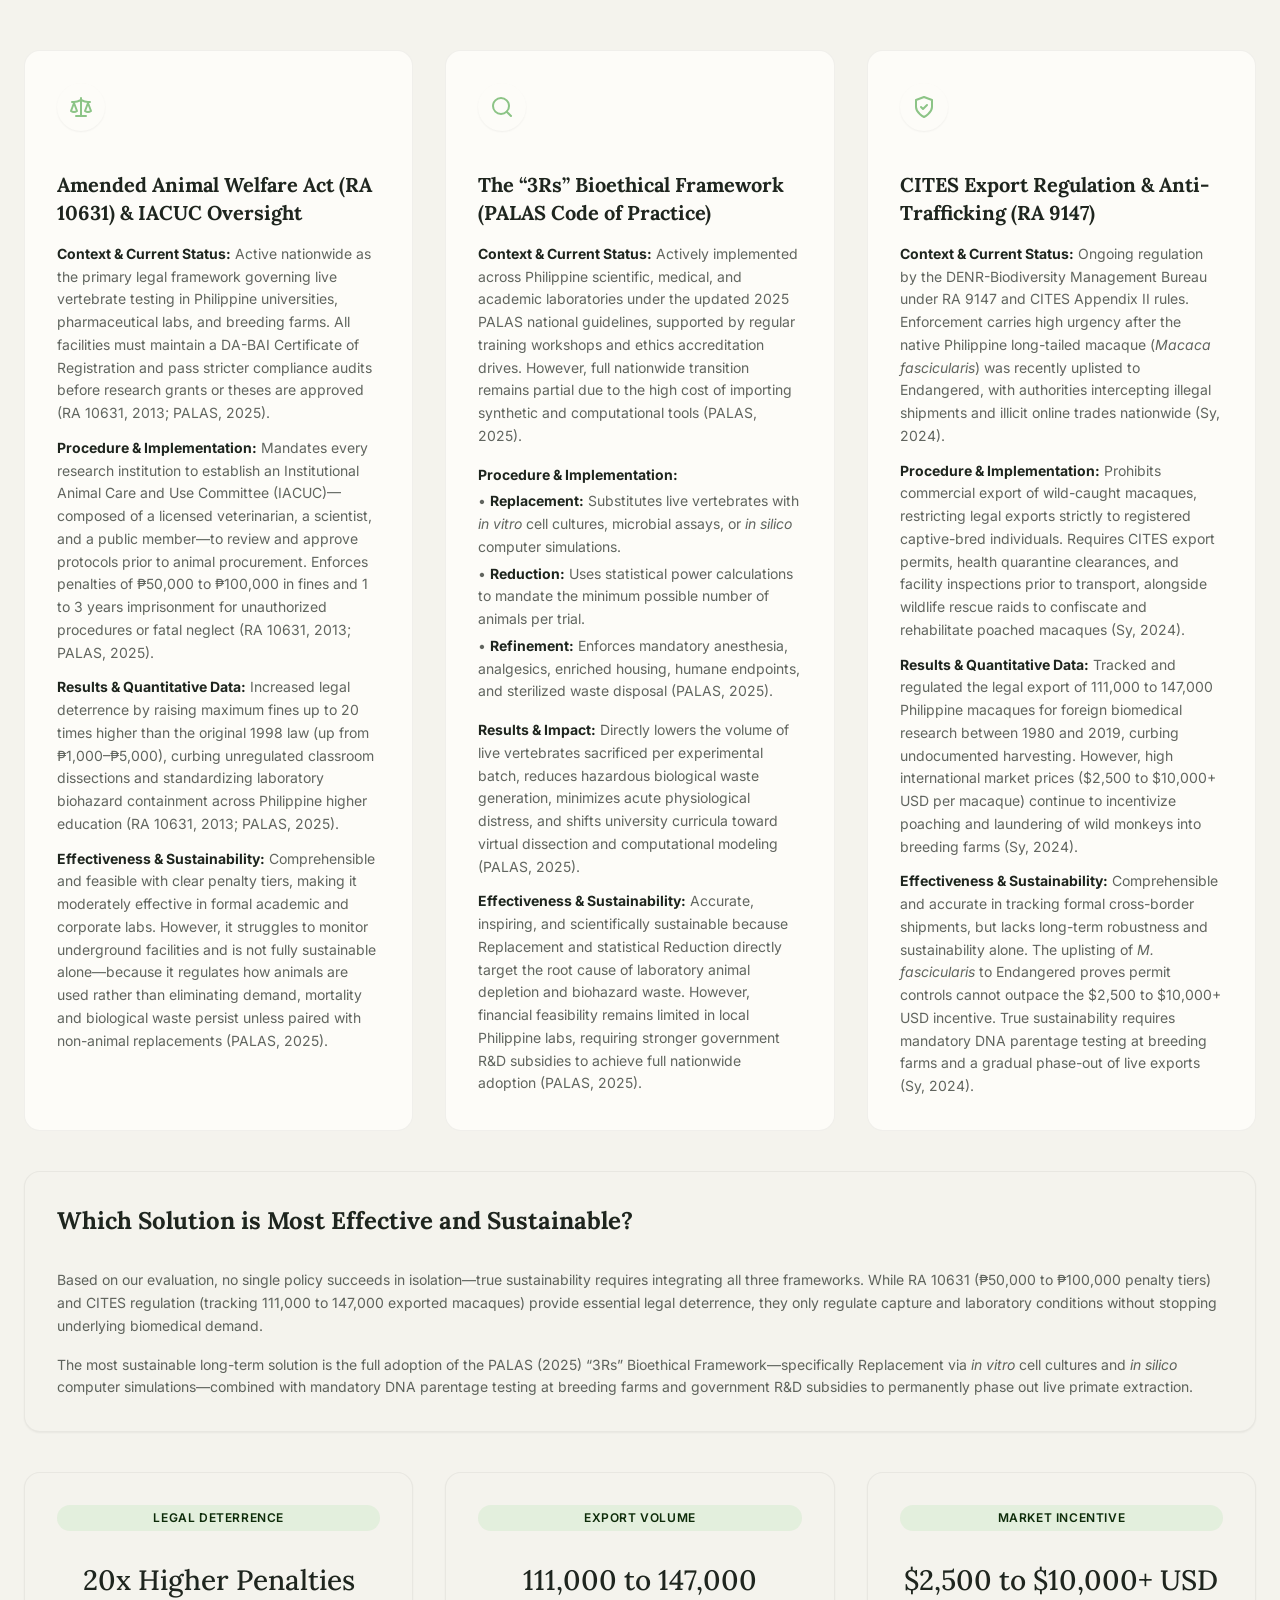
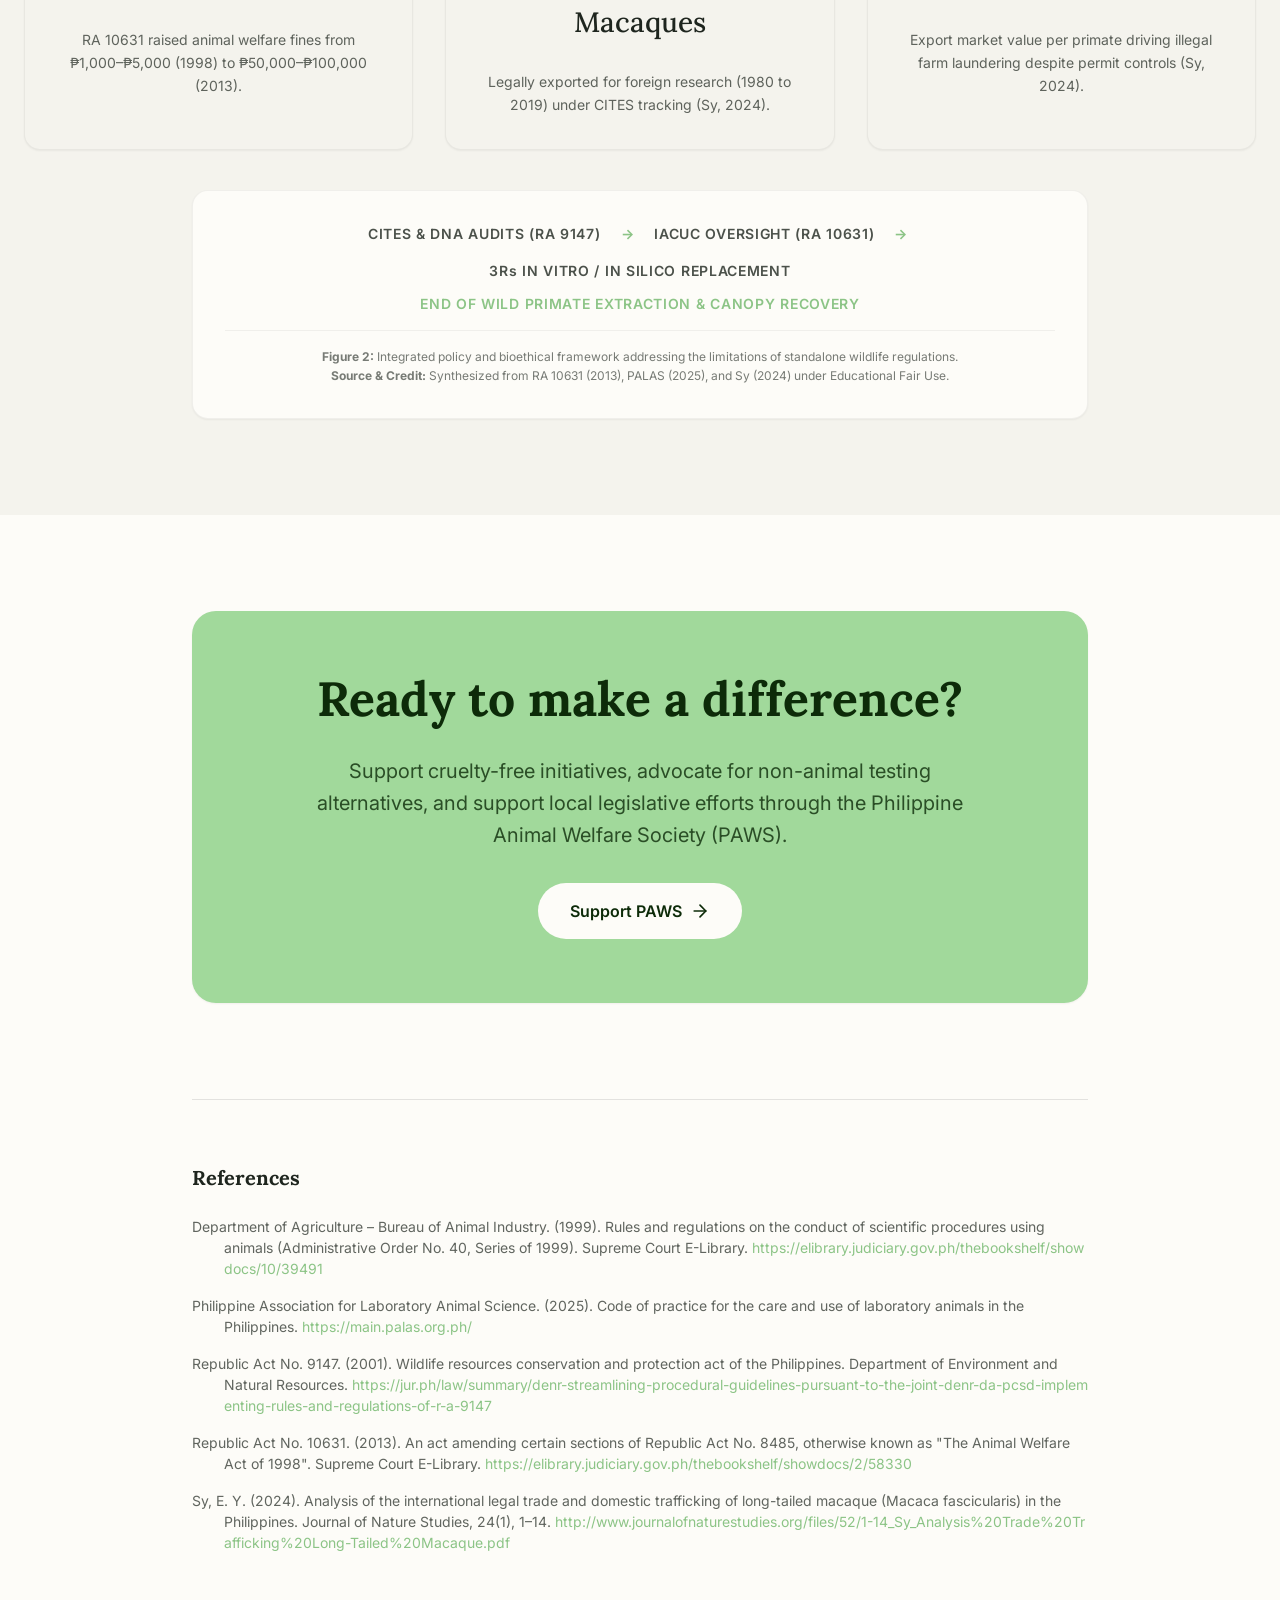
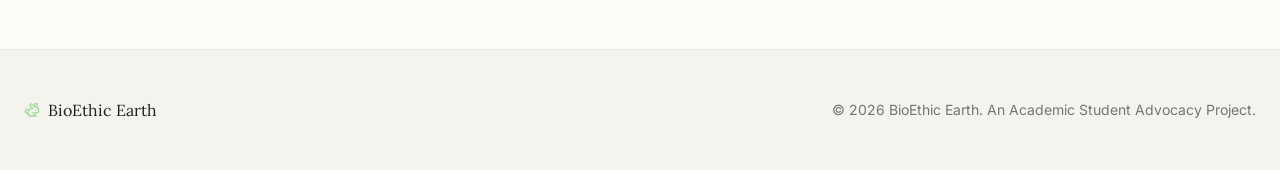
==== commit 58a65b9c: "Change card class from 'card-driver' to 'card-issue'" ====
--- a/index.html
+++ b/index.html
@@ -112,17 +112,17 @@
             <p class="lead">Understanding the economic, corporate, and institutional factors that perpetuate the primate trade for biomedical research.</p>
           </div>
           <div class="card-grid">
-        <div class="card card-driver">
+        <div class="card card-issue">
           <div class="icon-badge icon-badge-white"><svg class="icon" viewBox="0 0 24 24" aria-hidden="true"><path d="M14.106 5.553a2 2 0 0 0 1.788 0l3.659-1.83A1 1 0 0 1 21 4.619v12.764a1 1 0 0 1-.553.894l-4.553 2.277a2 2 0 0 1-1.788 0l-4.212-2.106a2 2 0 0 0-1.788 0l-3.659 1.83A1 1 0 0 1 3 19.381V6.618a1 1 0 0 1 .553-.894l4.553-2.277a2 2 0 0 1 1.788 0z"/><path d="M15 5.764v15"/><path d="M9 3.236v15"/></svg></div>
           <h3>Rural Exploitation</h3>
           <p>High commercial export values ranging from $2,500 to $10,000+ USD per subject create strong financial incentives that exploit rural economic scarcity. Local residents in island provinces receive low cash payouts to trap wild troops, which are then funneled into commercial breeding facilities and export pipelines.</p>
         </div>
-        <div class="card card-driver">
+        <div class="card card-issue">
           <div class="icon-badge icon-badge-white"><svg class="icon" viewBox="0 0 24 24" aria-hidden="true"><circle cx="12" cy="12" r="10"/><path d="M12 2a14.5 14.5 0 0 0 0 20 14.5 14.5 0 0 0 0-20"/><path d="M2 12h20"/></svg></div>
           <h3>Corporate &amp; Global Demand</h3>
           <p>Multinational pharmaceutical firms and Contract Research Organizations (CROs) sustain continuous global demand to satisfy traditional pre clinical safety protocols. Foreign market contracts prioritize large scale primate supply chains, driving persistent commercial procurement of Philippine wildlife.</p>
         </div>
-        <div class="card card-driver">
+       <div class="card card-issue">
           <div class="icon-badge icon-badge-white"><svg class="icon" viewBox="0 0 24 24" aria-hidden="true"><line x1="3" x2="21" y1="22" y2="22"/><line x1="6" x2="6" y1="18" y2="11"/><line x1="10" x2="10" y1="18" y2="11"/><line x1="14" x2="14" y1="18" y2="11"/><line x1="18" x2="18" y1="18" y2="11"/><polygon points="12 2 20 7 4 7"/></svg></div>
           <h3>Institutional Transition Barriers</h3>
           <p>Local academic and research institutions face significant capital gaps, limited access to specialized equipment, and regulatory inertia. Adopting human relevant Non Animal Alternatives (NAMs), such as microfluidic organ on a chip devices and computer models, requires upfront investments that delay systemic reform.</p>
@@ -157,7 +157,7 @@
         </div>
 
         <div class="card-grid">
-          <div class="card card-driver">
+          <div class="card card-issue">
             <div class="icon-badge icon-badge-white">
               <svg class="icon" viewBox="0 0 24 24" aria-hidden="true">
                 <path d="m16 16 3-8 3 8c-.87.65-1.92 1-3 1s-2.13-.35-3-1Z"/>
@@ -184,7 +184,7 @@
             </div>
           </div>
 
-          <div class="card card-driver">
+          <div class="card card-issue">
             <div class="icon-badge icon-badge-white">
               <svg class="icon" viewBox="0 0 24 24" aria-hidden="true">
                 <circle cx="11" cy="11" r="8"/>
@@ -211,7 +211,7 @@
             </div>
           </div>
 
-          <div class="card card-driver">
+          <div class="card card-issue">
             <div class="icon-badge icon-badge-white">
               <svg class="icon" viewBox="0 0 24 24" aria-hidden="true">
                 <path d="M12 22s8-4 8-10V5l-8-3-8 3v7c0 6 8 10 8 10z"/>
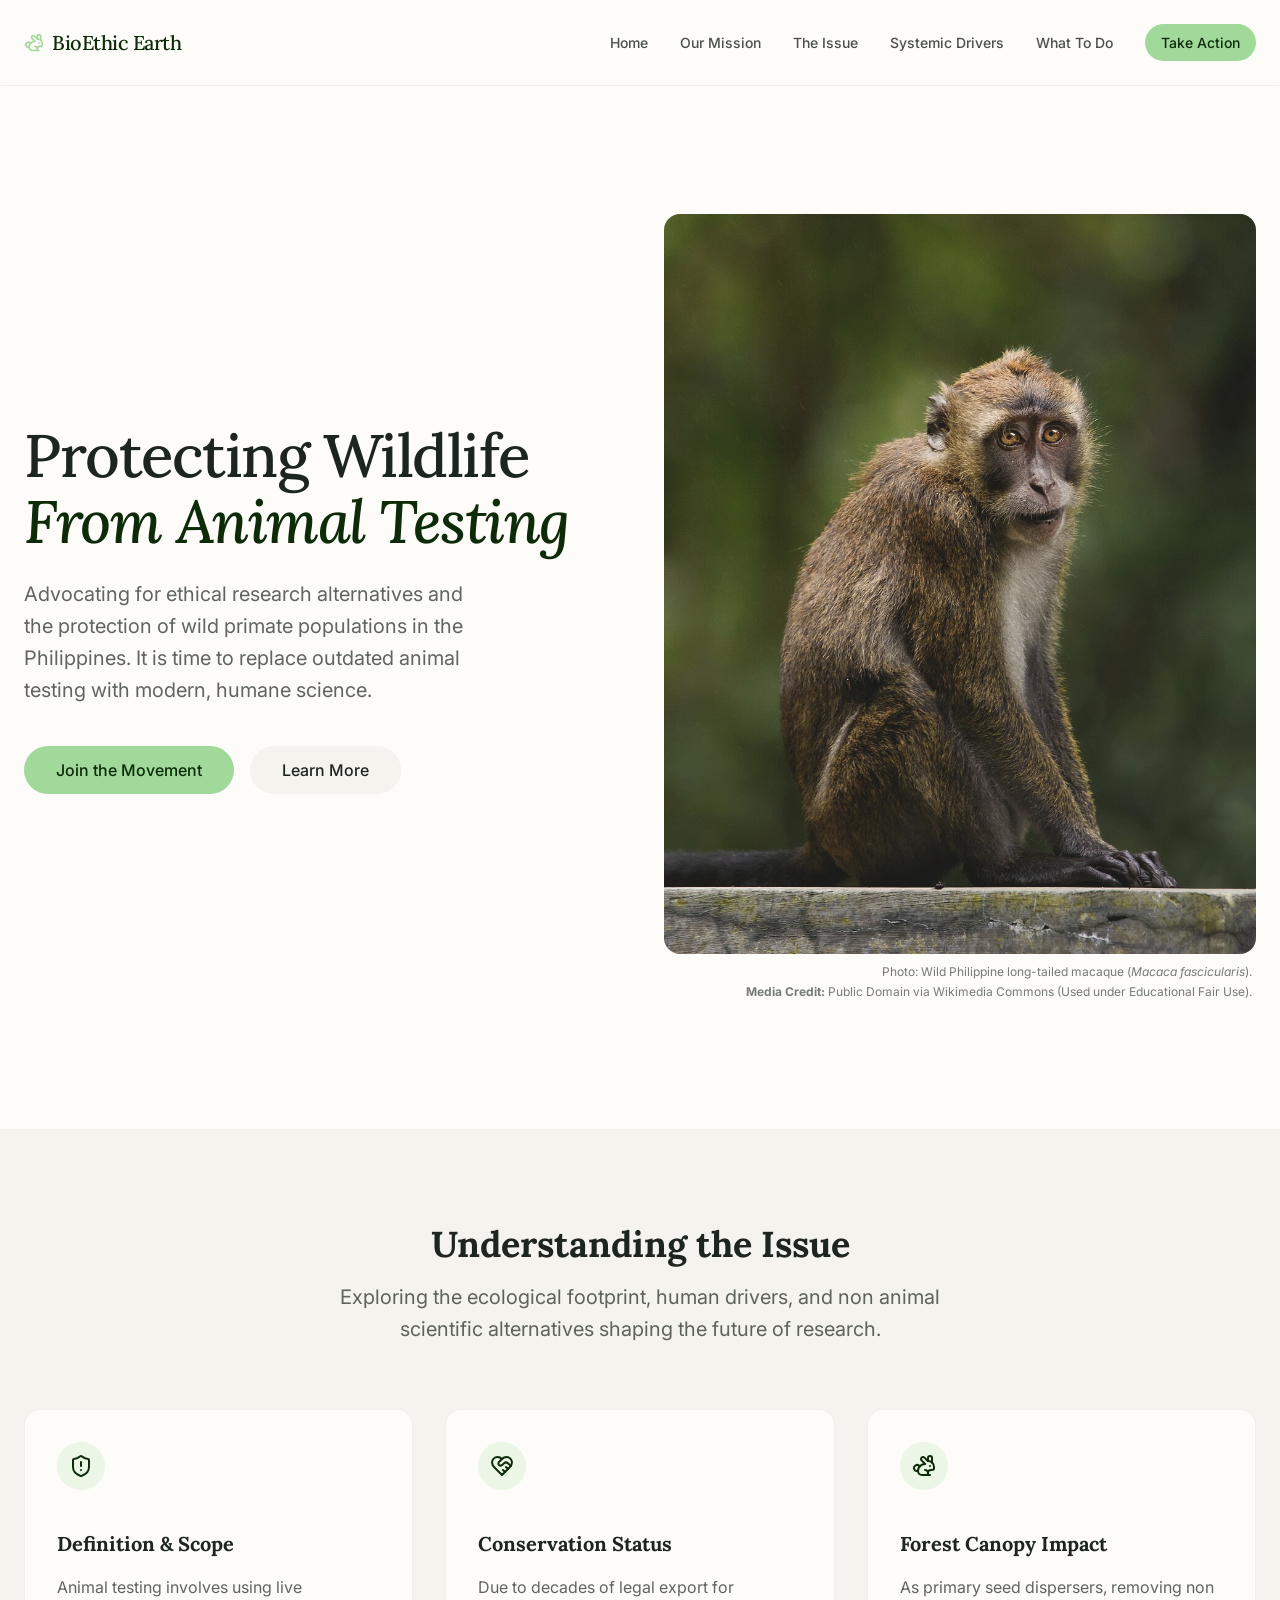
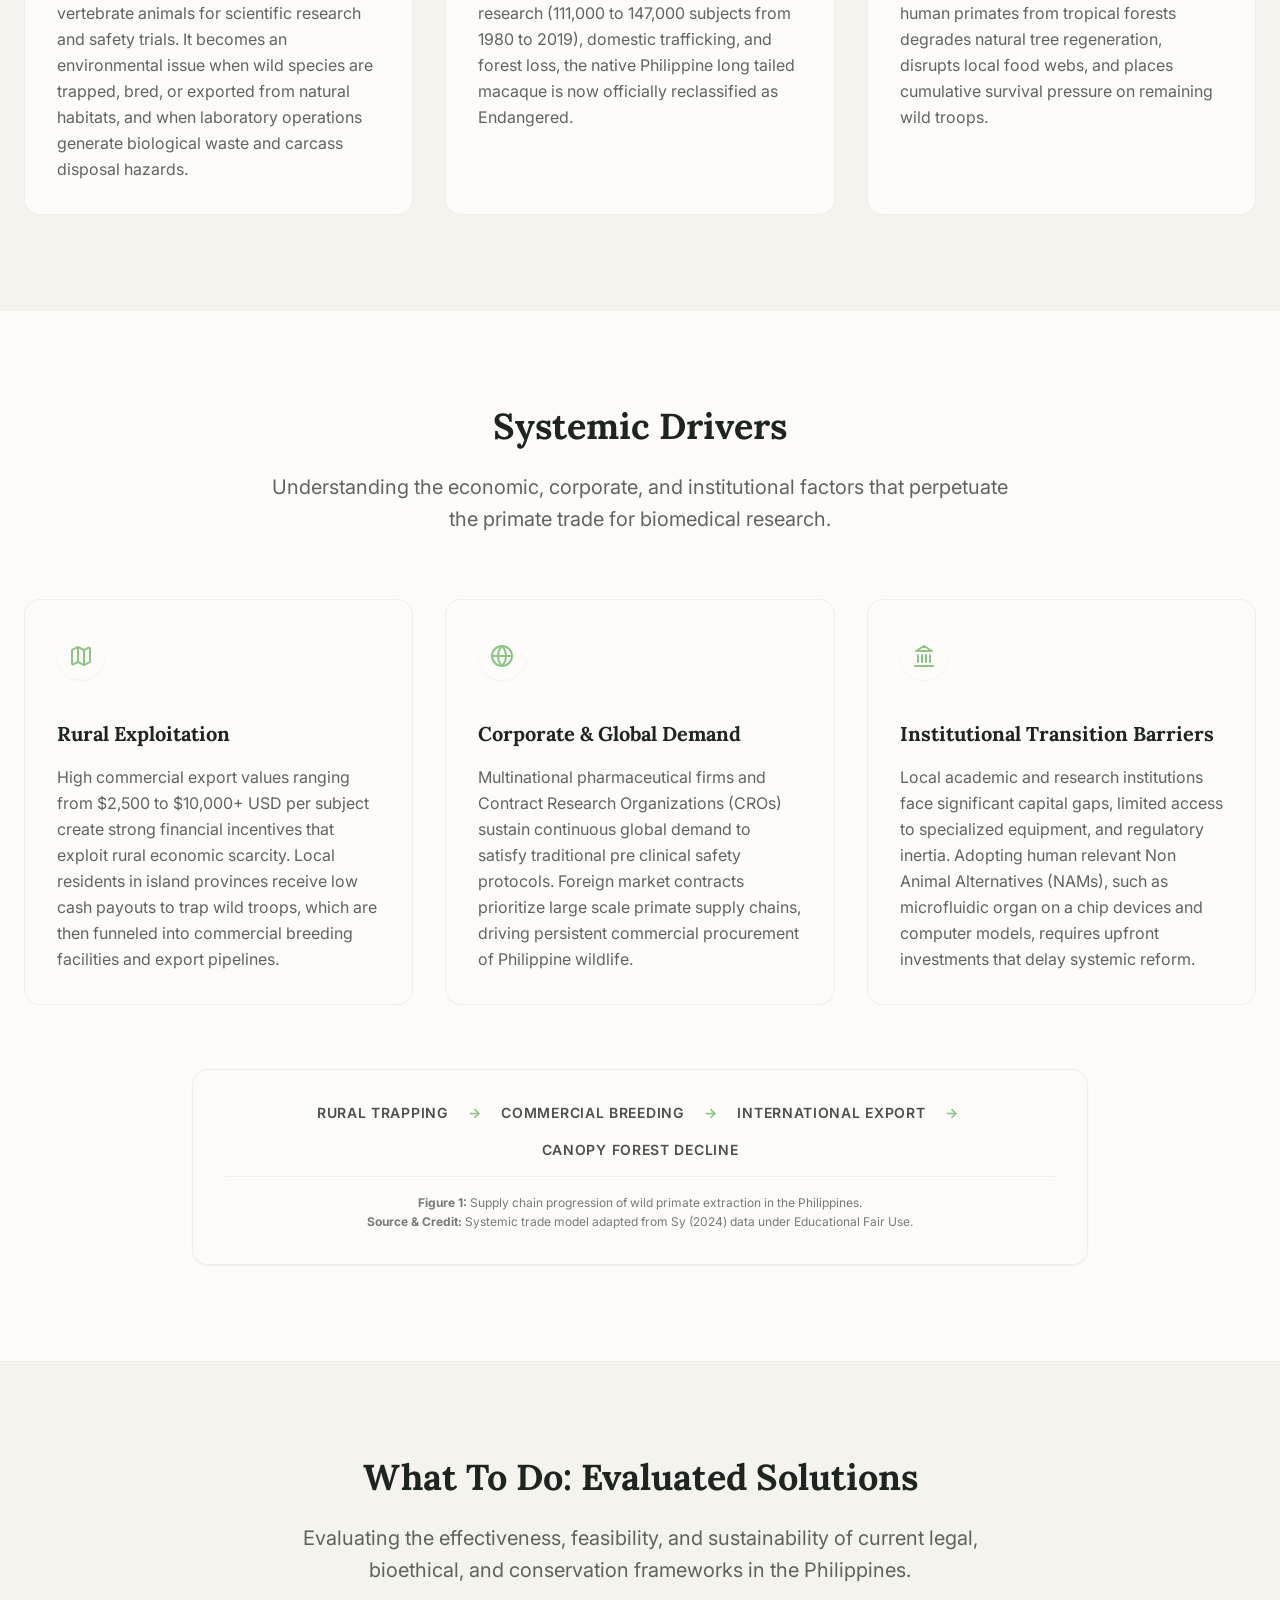
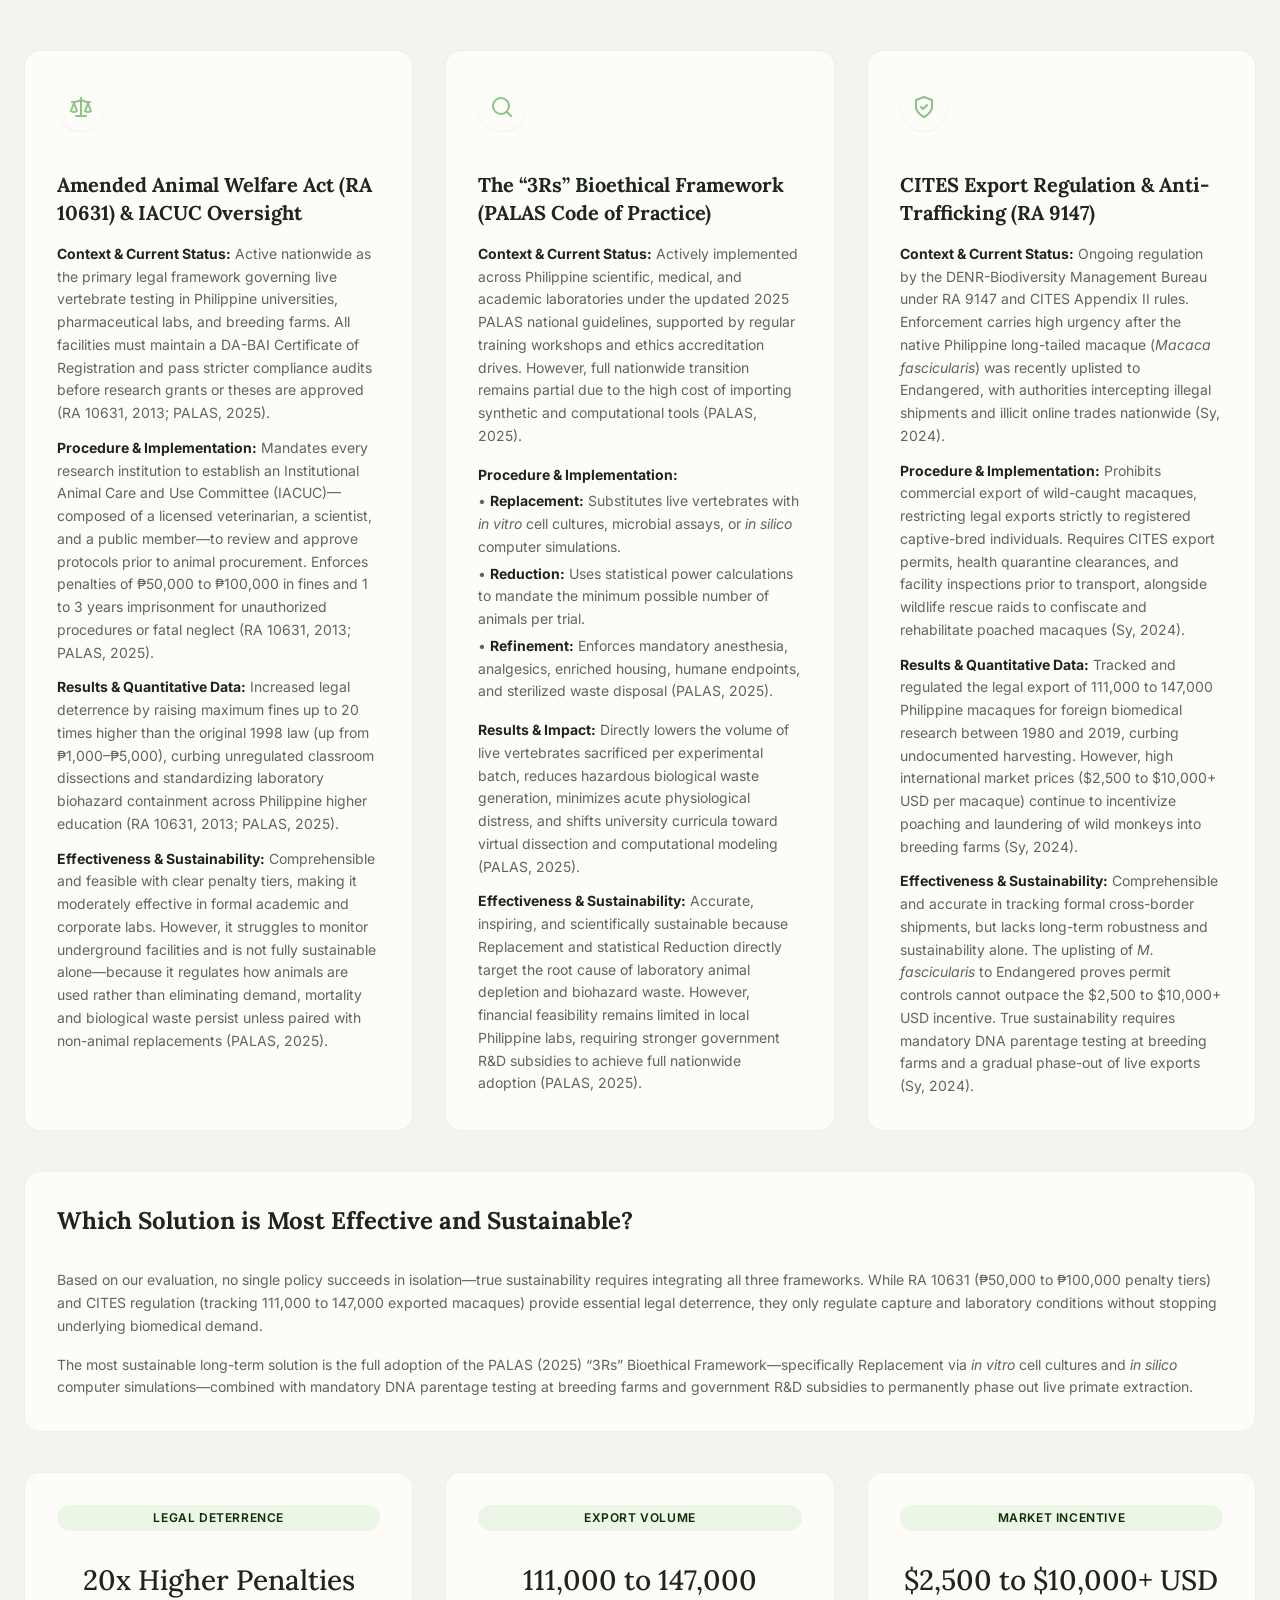
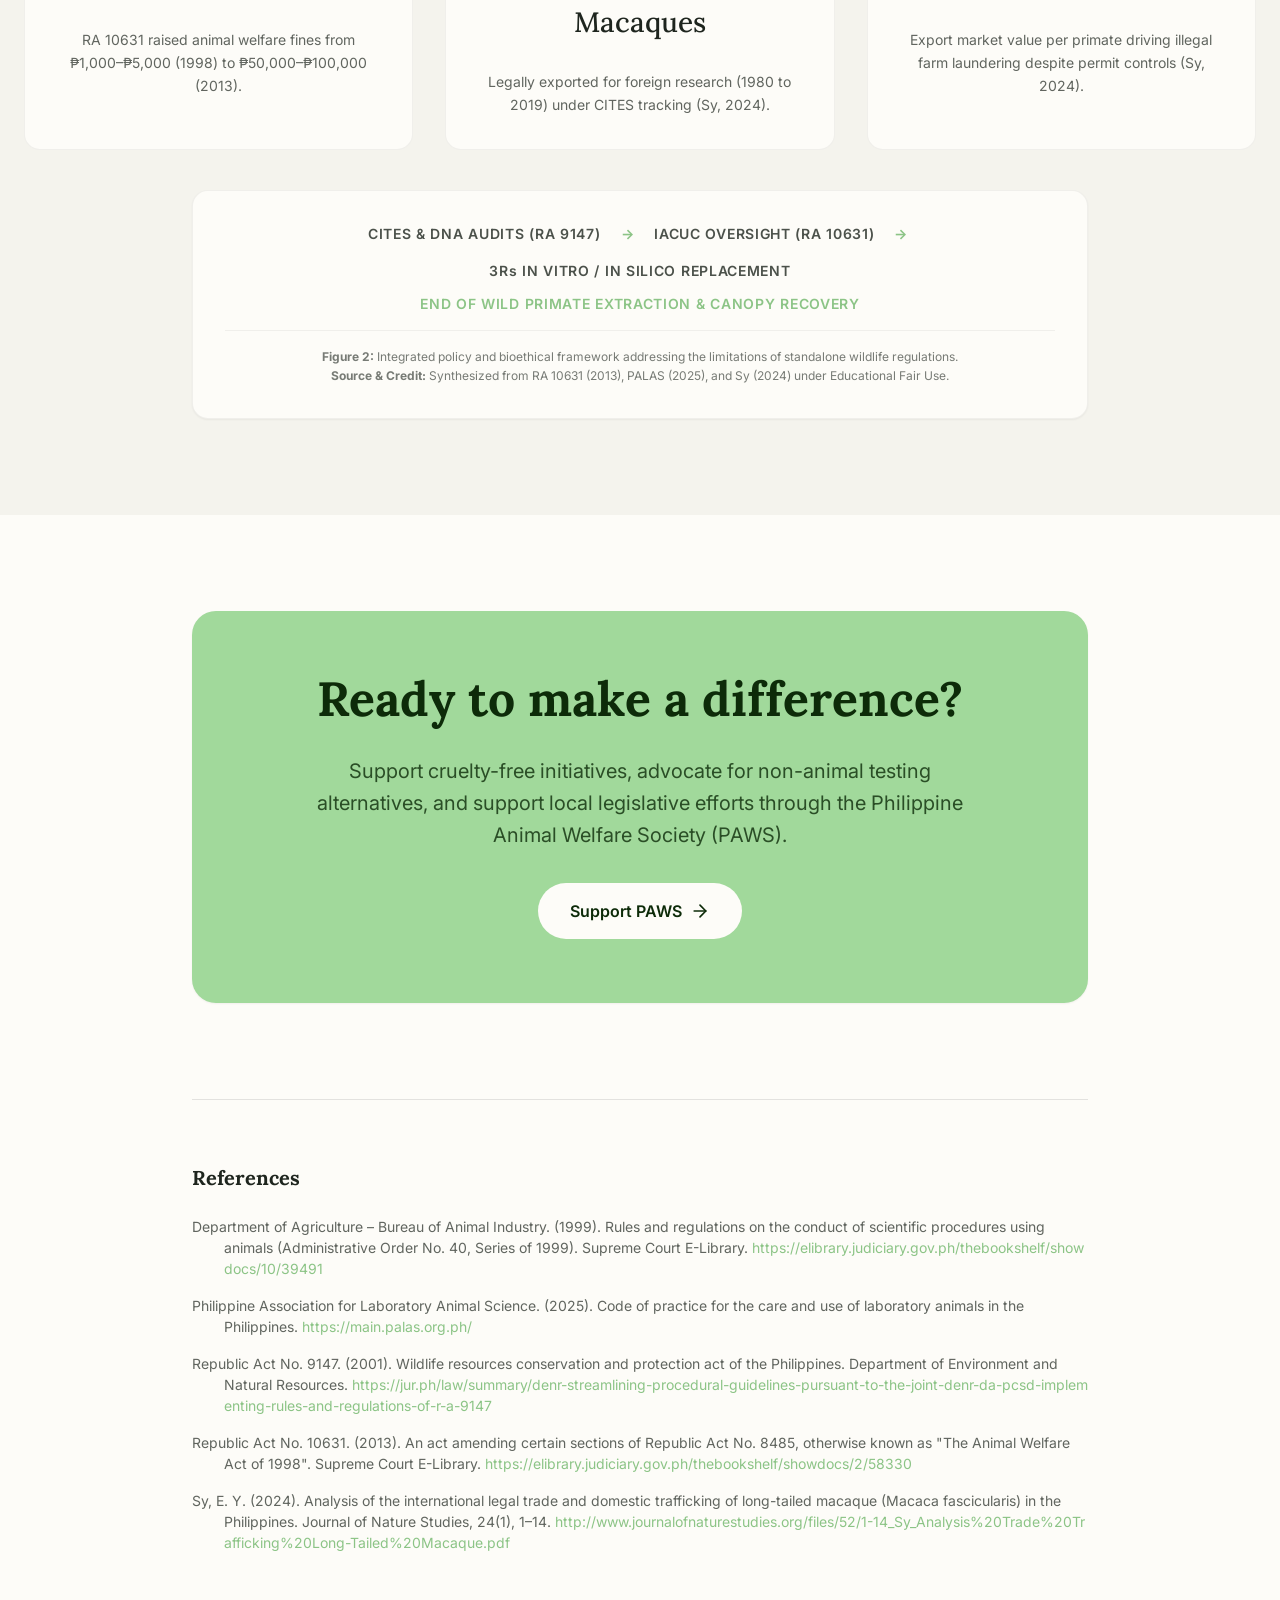
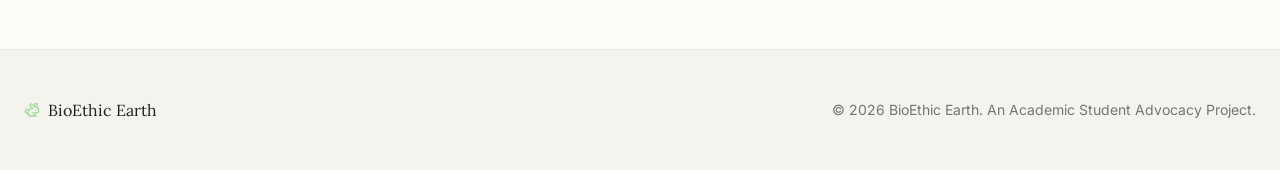
==== commit c68c1f75: "Change card class from 'card-driver' to 'card-issue'" ====
--- a/index.html
+++ b/index.html
@@ -236,7 +236,7 @@
           </div>
         </div>
 
-        <div class="card card-driver" style="margin-top: 2.5rem;">
+        <div class="card card-issue" style="margin-top: 2.5rem;">
           <h3 style="font-size: 1.5rem; margin-bottom: 1rem;">Which Solution is Most Effective and Sustainable?</h3>
           <div class="card-content-text" style="display: flex; flex-direction: column; gap: 1rem;">
             <p>
@@ -250,7 +250,7 @@
 
         <div class="card-grid" style="margin-top: 2.5rem;">
           
-          <div class="card card-driver" style="text-align: center;">
+          <div class="card card-issue" style="text-align: center;">
             <div style="display: inline-block; padding: 0.25rem 0.75rem; border-radius: 9999px; background: rgba(161, 217, 155, 0.2); color: var(--primary-foreground); font-size: 0.75rem; font-weight: 600; text-transform: uppercase; letter-spacing: 0.05em; margin-bottom: 0.75rem;">
               Legal Deterrence
             </div>
@@ -262,7 +262,7 @@
             </p>
           </div>
 
-          <div class="card card-driver" style="text-align: center;">
+          <div class="card card-issue" style="text-align: center;">
             <div style="display: inline-block; padding: 0.25rem 0.75rem; border-radius: 9999px; background: rgba(161, 217, 155, 0.2); color: var(--primary-foreground); font-size: 0.75rem; font-weight: 600; text-transform: uppercase; letter-spacing: 0.05em; margin-bottom: 0.75rem;">
               Export Volume
             </div>
@@ -274,7 +274,7 @@
             </p>
           </div>
 
-          <div class="card card-driver" style="text-align: center;">
+          <div class="card card-issue" style="text-align: center;">
             <div style="display: inline-block; padding: 0.25rem 0.75rem; border-radius: 9999px; background: rgba(161, 217, 155, 0.2); color: var(--primary-foreground); font-size: 0.75rem; font-weight: 600; text-transform: uppercase; letter-spacing: 0.05em; margin-bottom: 0.75rem;">
               Market Incentive
             </div>
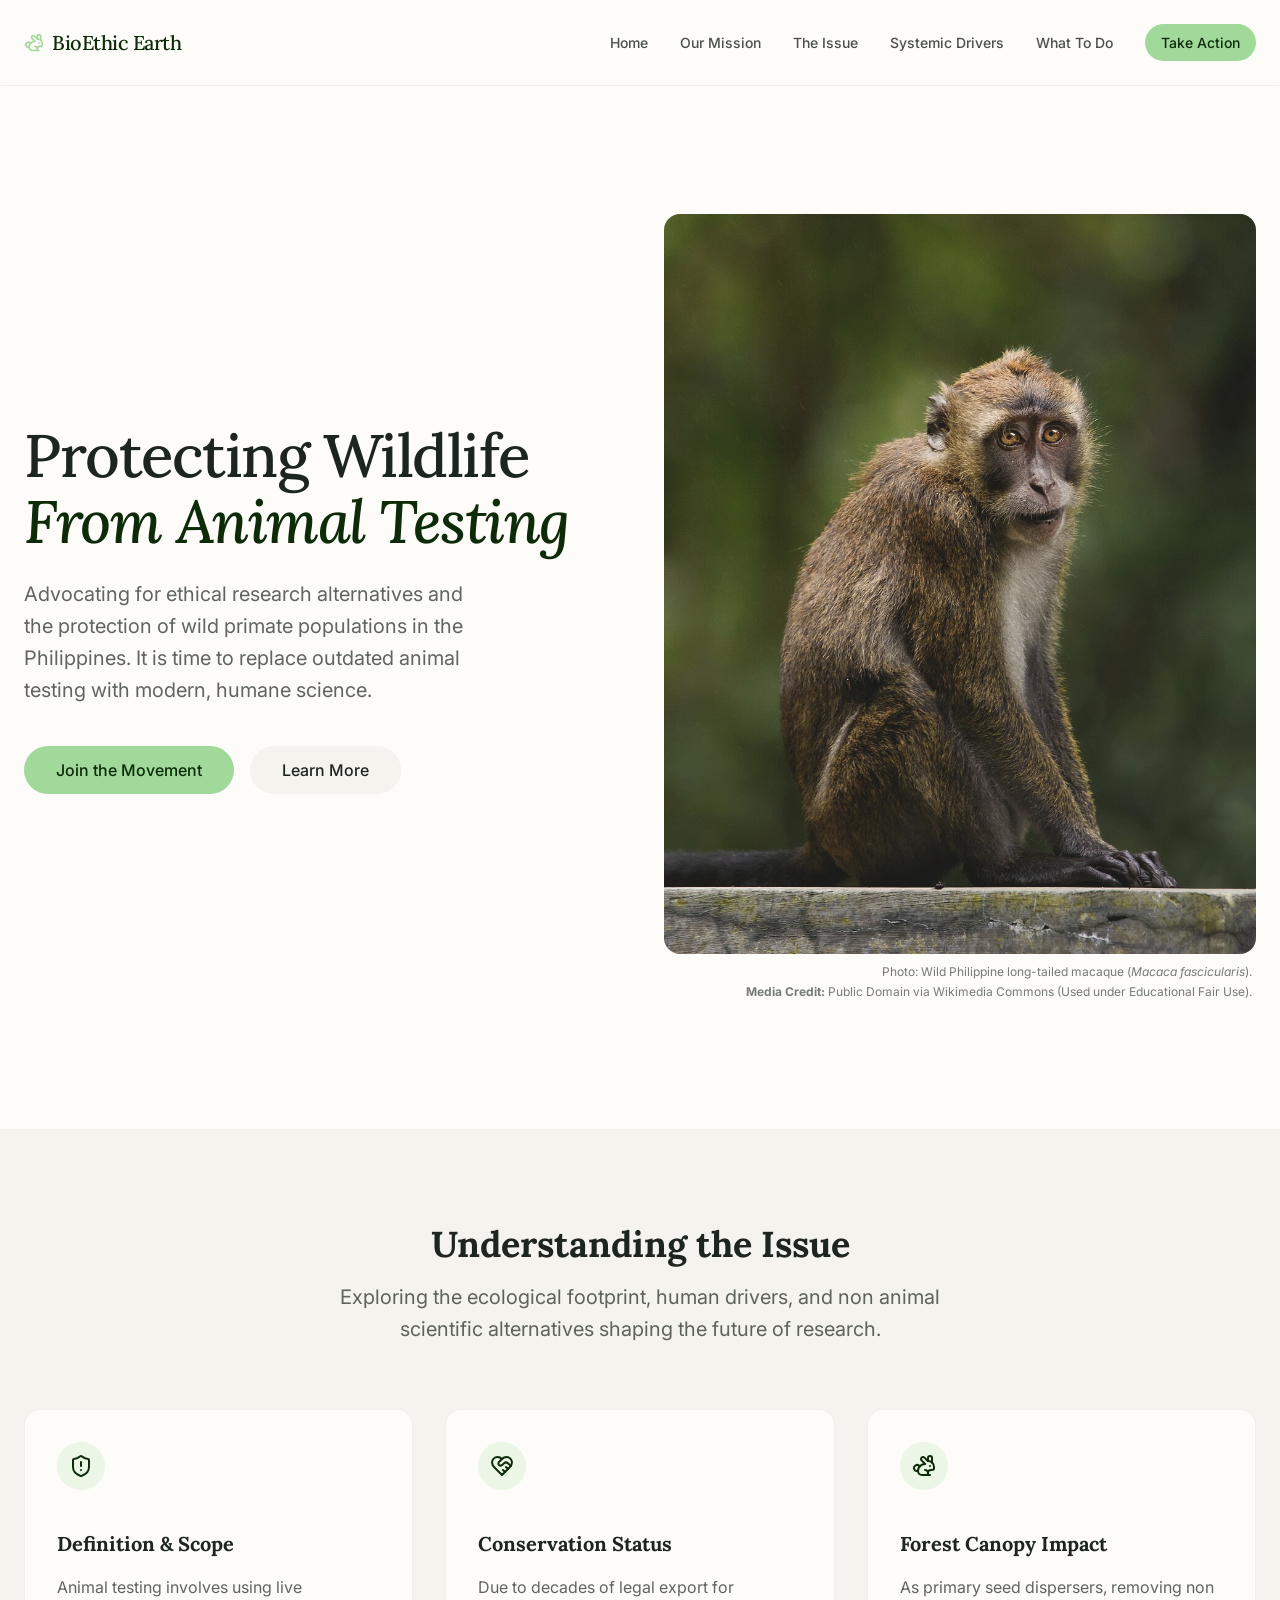
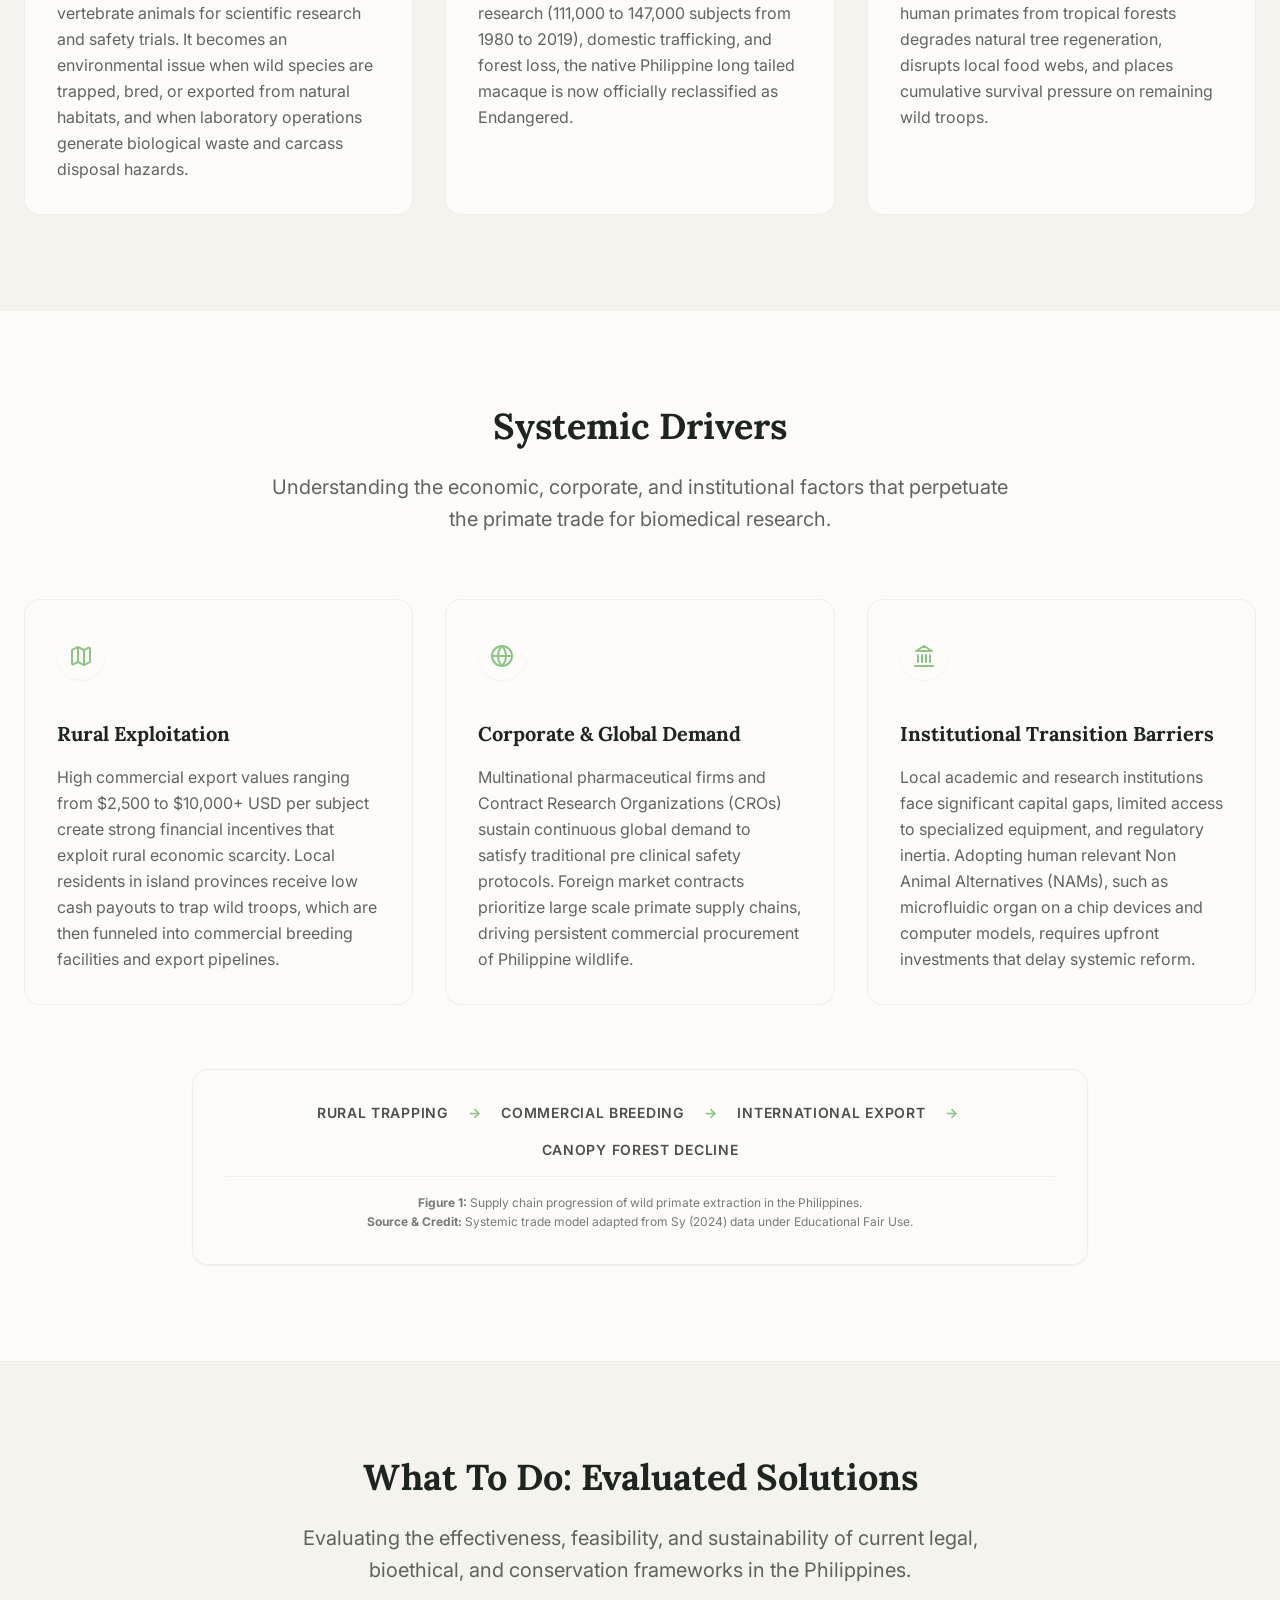
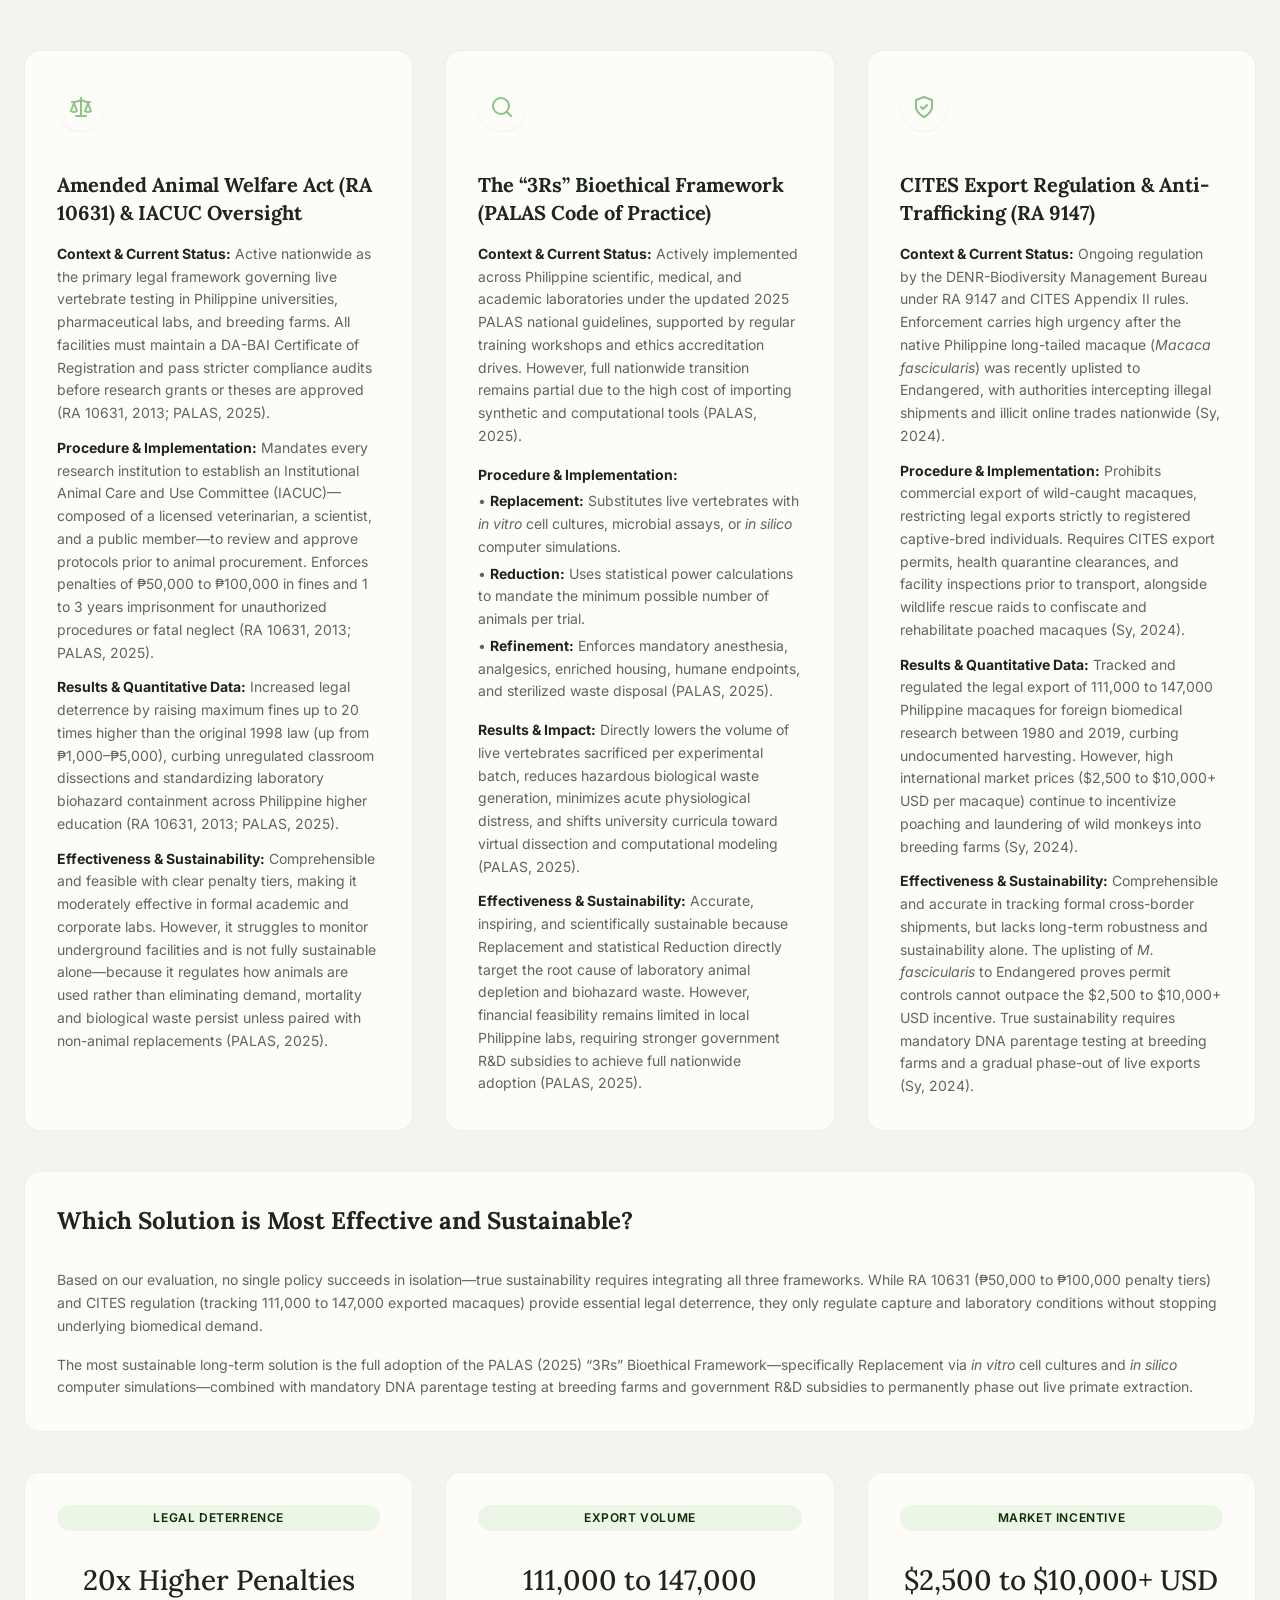
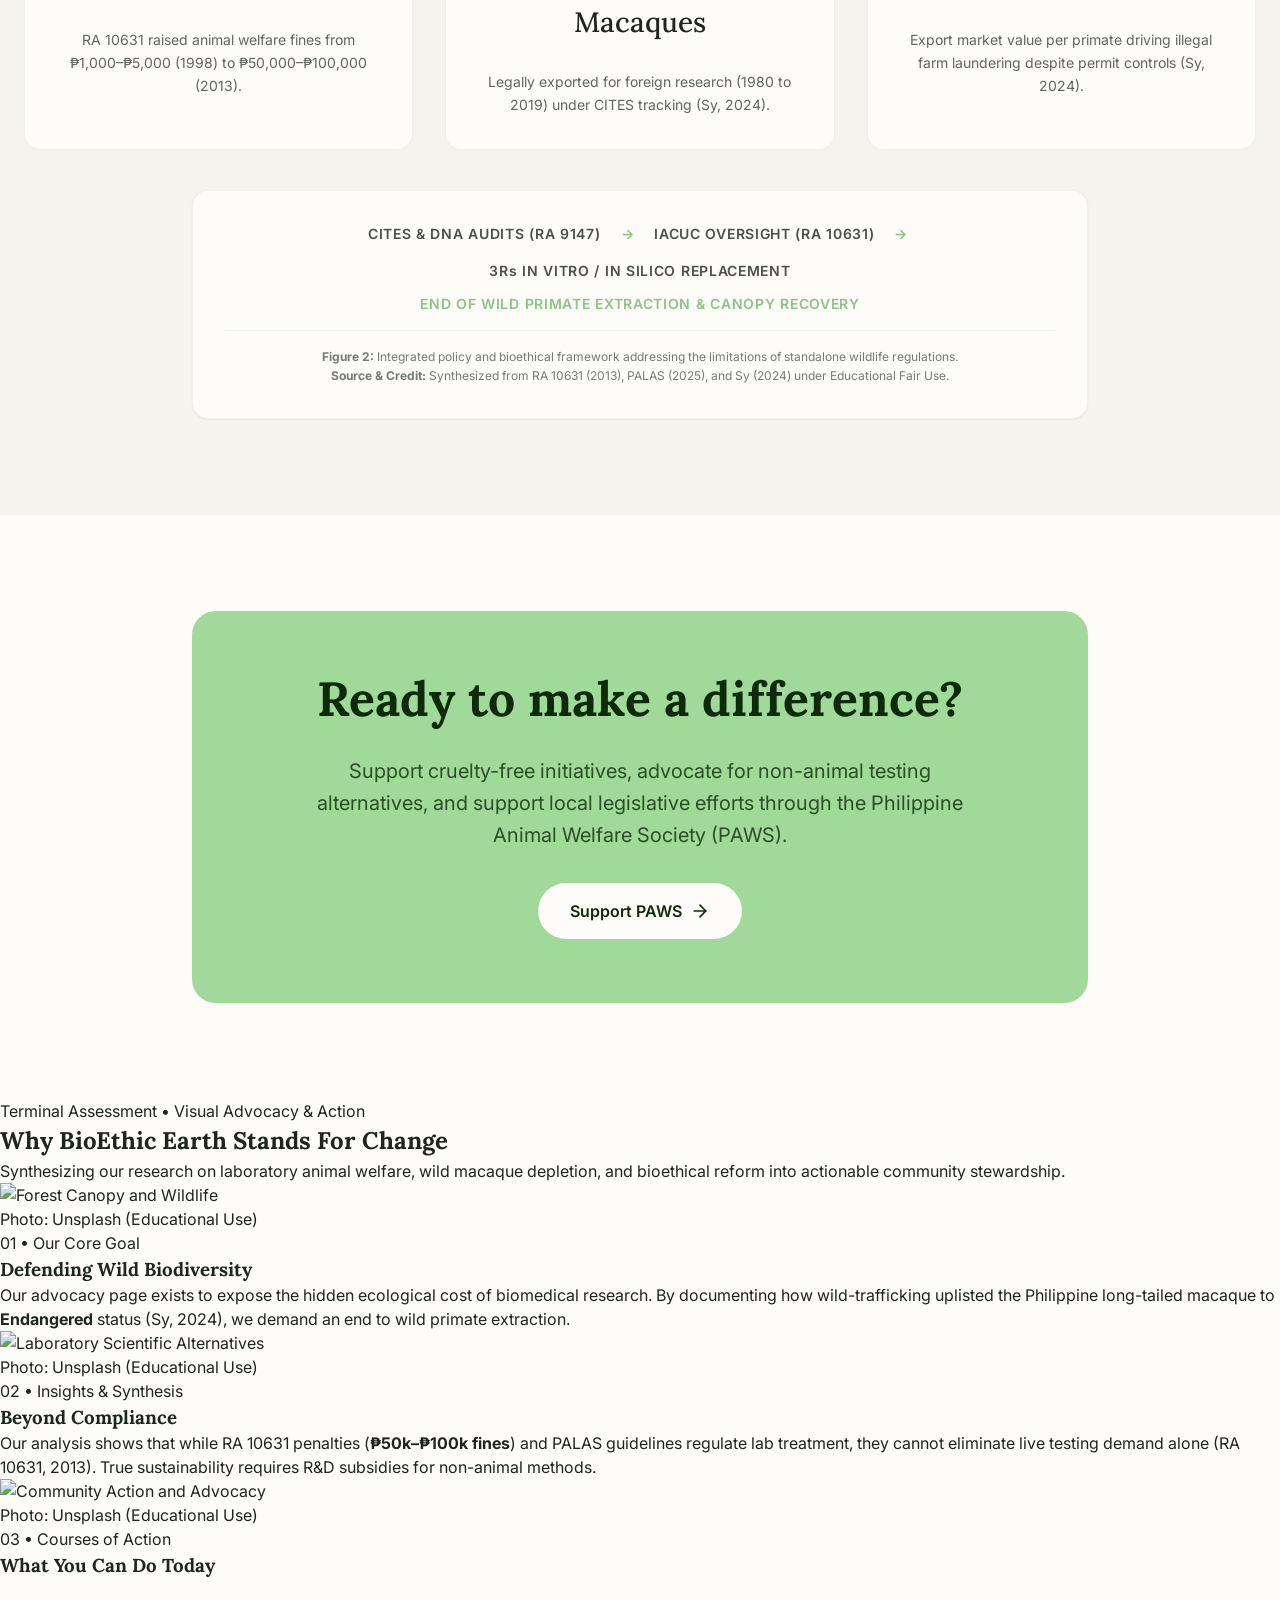
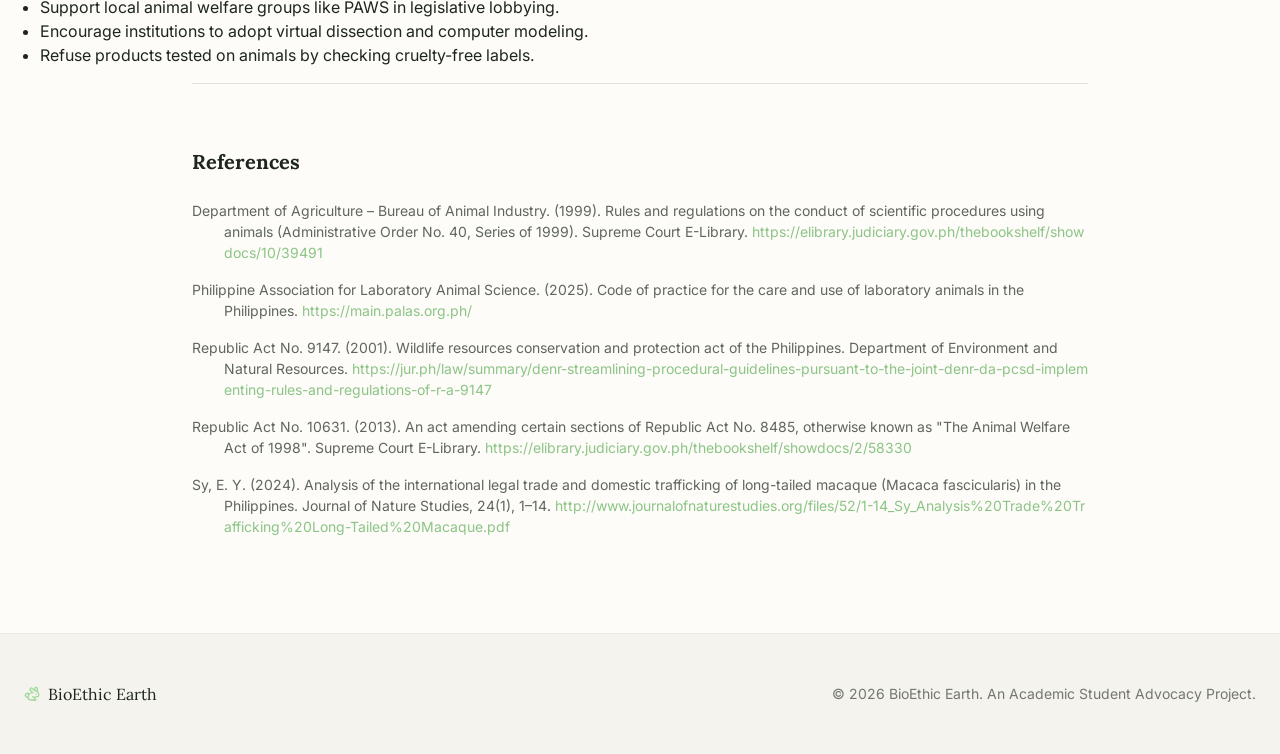
==== commit 8822c816: "TA Added advocacy section with content on animal welfare and biodiversity." ====
--- a/index.html
+++ b/index.html
@@ -4,7 +4,7 @@
   <meta charset="UTF-8" />
   <meta name="viewport" content="width=device-width, initial-scale=1.0" />
   <title>BioEthic Earth</title>
-  <meta name="description" content="Advocating for ethical research alternatives and the protection of wild primate populations in the Philippines." />
+  <meta name="description" content="Advocating for ethical research alternatives and the protection of wild primate populations in the Philippines.">
   <link rel="icon" type="image/svg+xml" href="favicon.svg" />
   <link rel="apple-touch-icon" href="icons/logo.png" />
   <link rel="manifest" href="site.webmanifest" />
@@ -18,7 +18,7 @@
 </head>
 <body>
   <div class="page">
-
+    
     <header class="site-header">
       <div class="header-row">
         <a href="index.html" class="brand">
@@ -317,6 +317,67 @@
         </div>
       </section>
 
+<section id="advocacy-action">
+  
+  <div class="advocacy-header">
+    <span class="advocacy-badge">
+      Terminal Assessment • Visual Advocacy &amp; Action
+    </span>
+    <h2>Why BioEthic Earth Stands For Change</h2>
+    <p class="advocacy-subtitle">
+      Synthesizing our research on laboratory animal welfare, wild macaque depletion, and bioethical reform into actionable community stewardship.
+    </p>
+  </div>
+
+  <div class="advocacy-grid">
+
+    <div class="advocacy-card">
+      <div class="card-image-wrapper">
+        <img src="https://images.unsplash.com/photo-1540573133985-87b6da6d54a9?auto=format&fit=crop&w=600&q=80" alt="Forest Canopy and Wildlife">
+        <span class="card-image-tag">Photo: Unsplash (Educational Use)</span>
+      </div>
+      <div class="card-content">
+        <div class="card-tag">01 • Our Core Goal</div>
+        <h3>Defending Wild Biodiversity</h3>
+        <p>
+          Our advocacy page exists to expose the hidden ecological cost of biomedical research. By documenting how wild-trafficking uplisted the Philippine long-tailed macaque to <strong>Endangered</strong> status (<a href="http://www.journalofnaturestudies.org/files/52/1-14_Sy_Analysis%20Trade%20Trafficking%20Long-Tailed%20Macaque.pdf" target="_blank" class="card-link">Sy, 2024</a>), we demand an end to wild primate extraction.
+        </p>
+      </div>
+    </div>
+
+    <div class="advocacy-card">
+      <div class="card-image-wrapper">
+        <img src="https://images.unsplash.com/photo-1532187863486-abf9dbad1b69?auto=format&fit=crop&w=600&q=80" alt="Laboratory Scientific Alternatives">
+        <span class="card-image-tag">Photo: Unsplash (Educational Use)</span>
+      </div>
+      <div class="card-content">
+        <div class="card-tag">02 • Insights &amp; Synthesis</div>
+        <h3>Beyond Compliance</h3>
+        <p>
+          Our analysis shows that while RA 10631 penalties (<strong>₱50k–₱100k fines</strong>) and PALAS guidelines regulate lab treatment, they cannot eliminate live testing demand alone (<a href="https://elibrary.judiciary.gov.ph/thebookshelf/showdocs/2/58330" target="_blank" class="card-link">RA 10631, 2013</a>). True sustainability requires R&amp;D subsidies for non-animal methods.
+        </p>
+      </div>
+    </div>
+
+    <div class="advocacy-card">
+      <div class="card-image-wrapper">
+        <img src="https://images.unsplash.com/photo-1517486808906-6ca8b3f04846?auto=format&fit=crop&w=600&q=80" alt="Community Action and Advocacy">
+        <span class="card-image-tag">Photo: Unsplash (Educational Use)</span>
+      </div>
+      <div class="card-content">
+        <div class="card-tag">03 • Courses of Action</div>
+        <h3>What You Can Do Today</h3>
+        <ul>
+          <li>Support local animal welfare groups like PAWS in legislative lobbying.</li>
+          <li>Encourage institutions to adopt virtual dissection and computer modeling.</li>
+          <li>Refuse products tested on animals by checking cruelty-free labels.</li>
+        </ul>
+      </div>
+    </div>
+
+  </div>
+
+</section>
       <section id="references" class="references">
         <div class="references-inner">
           <h3>References</h3>
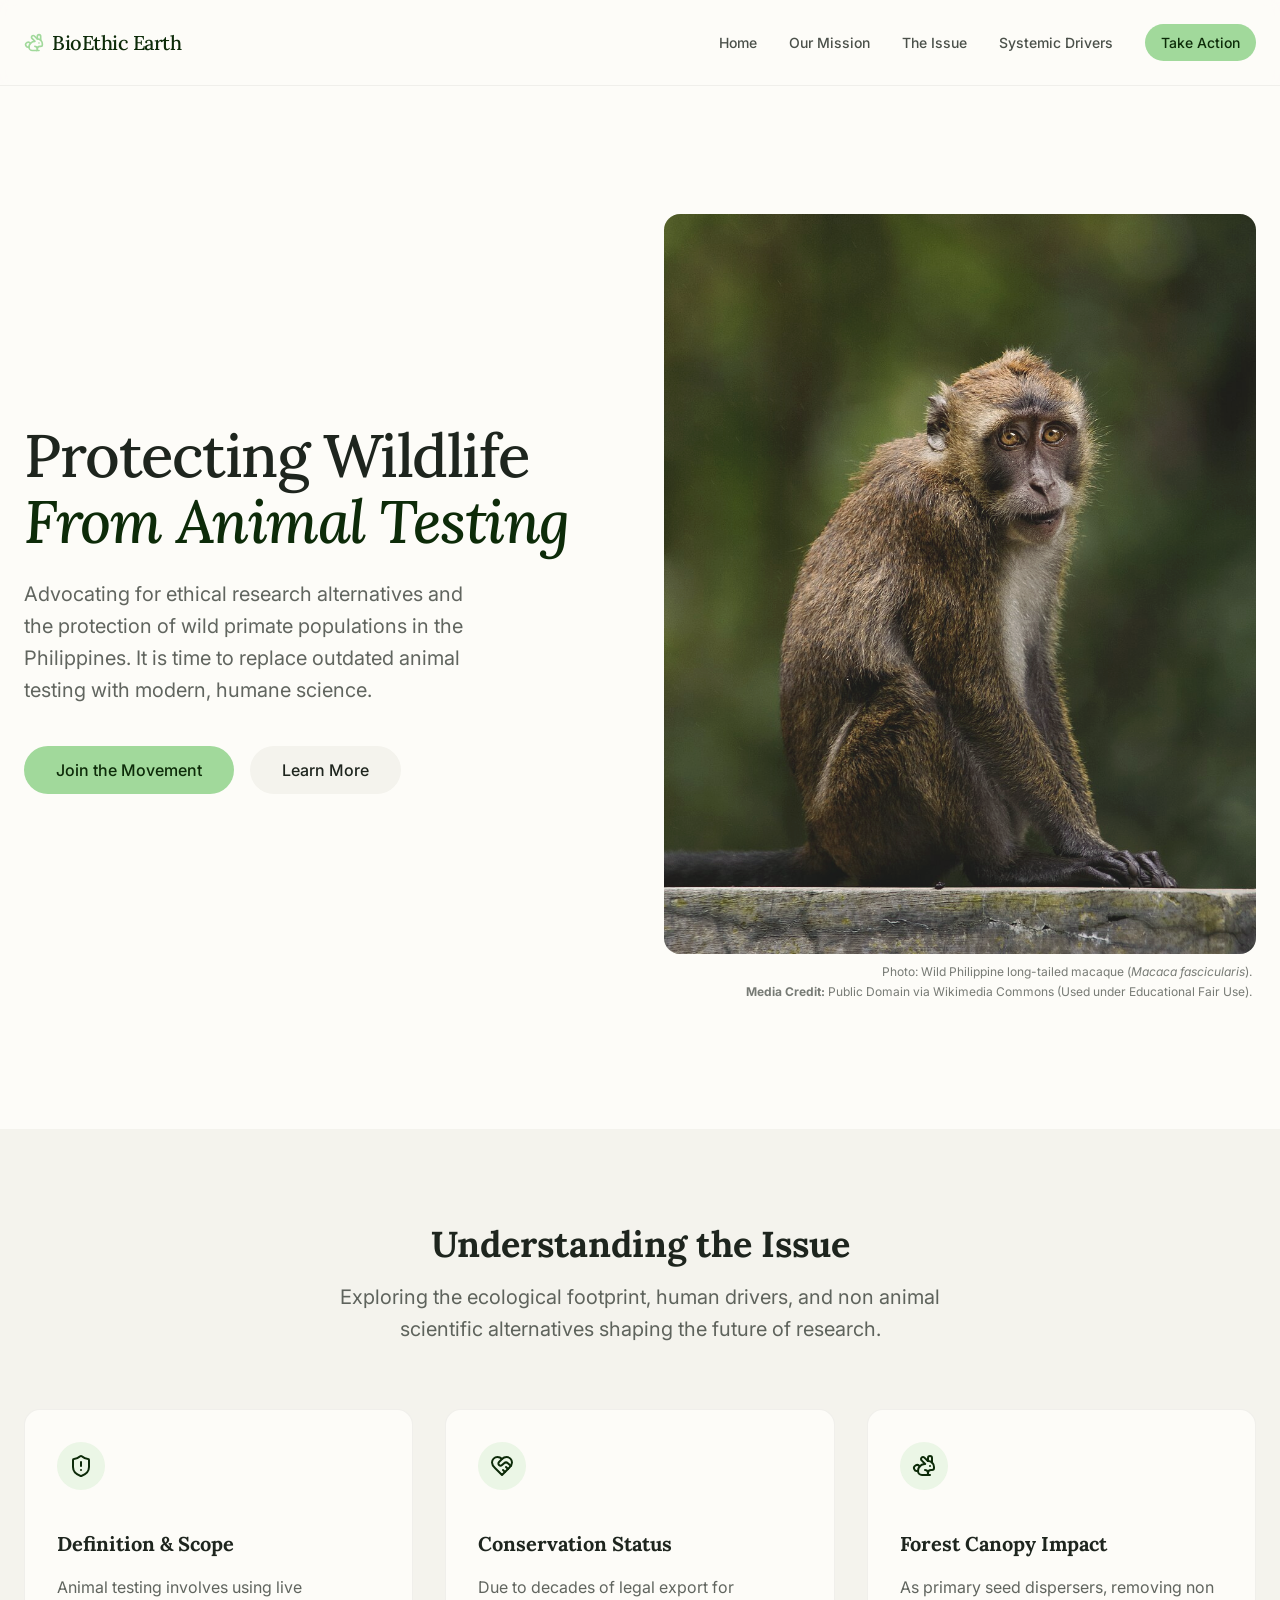
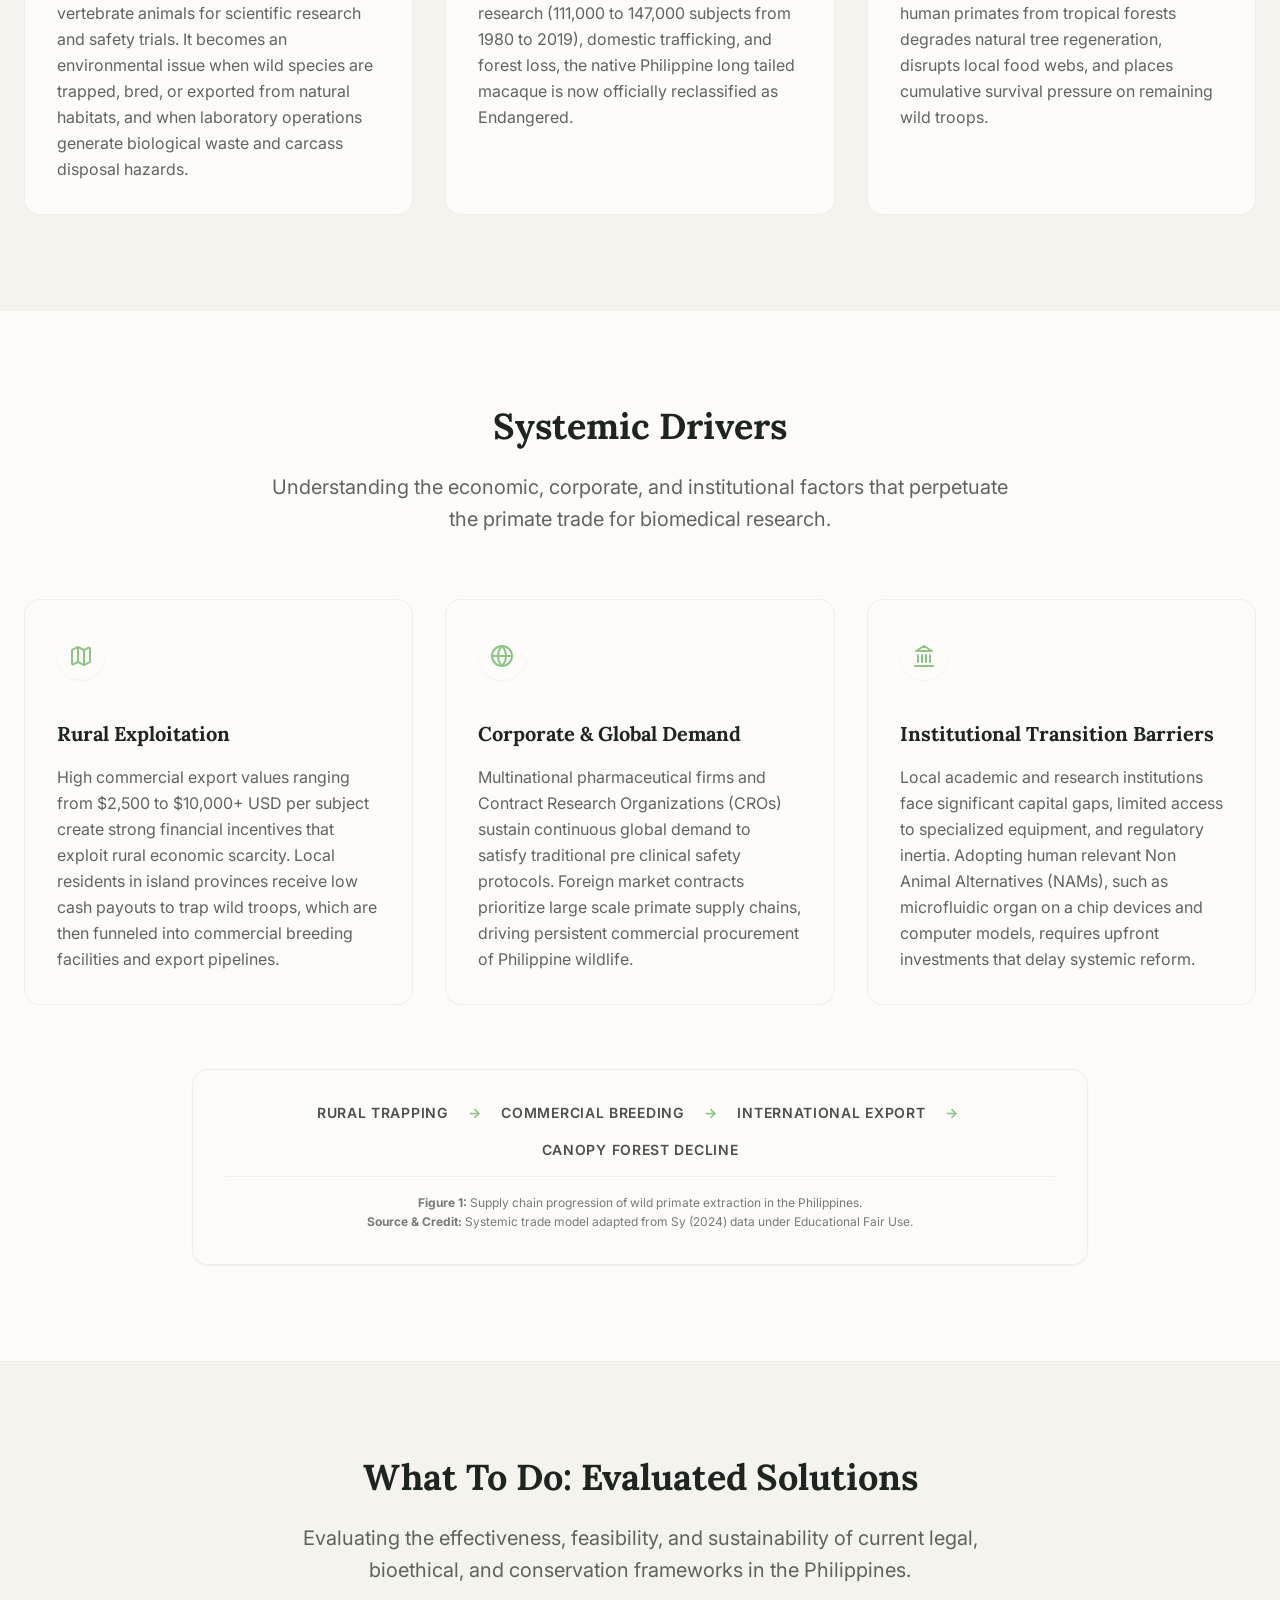
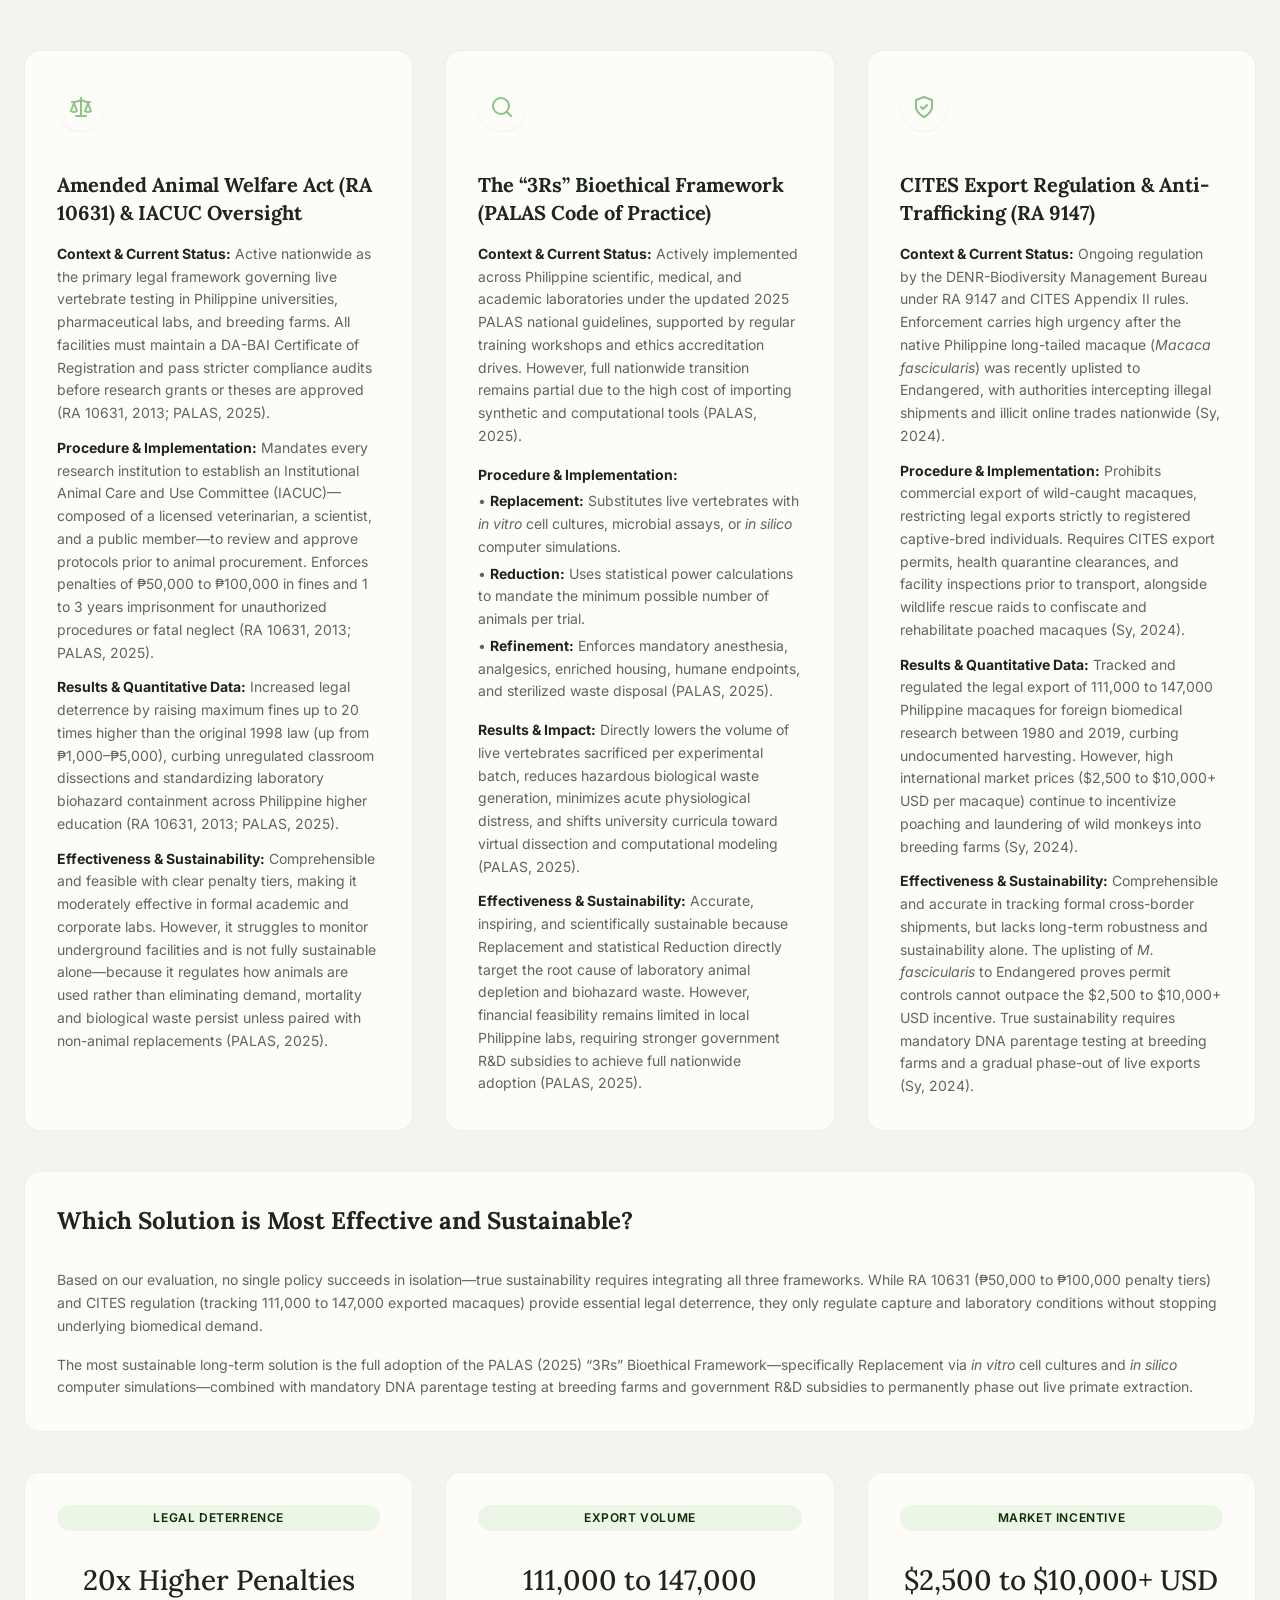
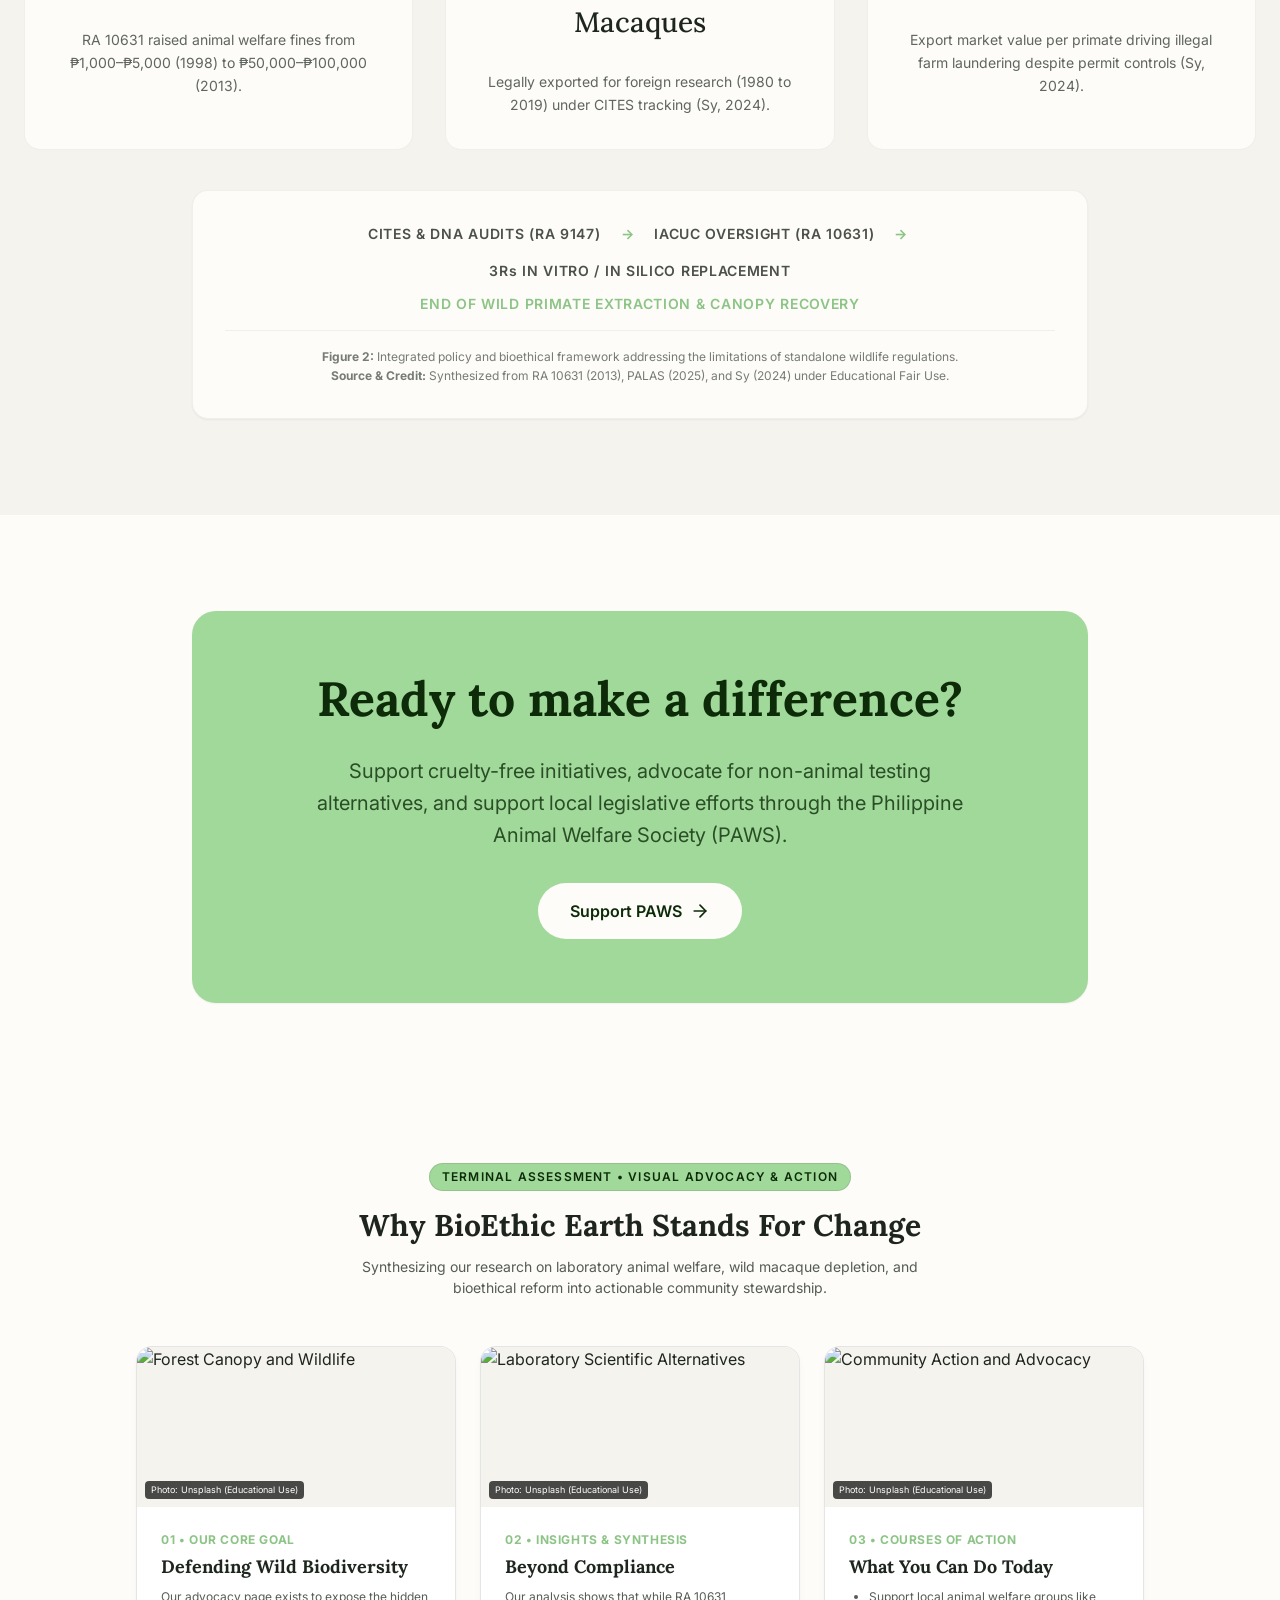
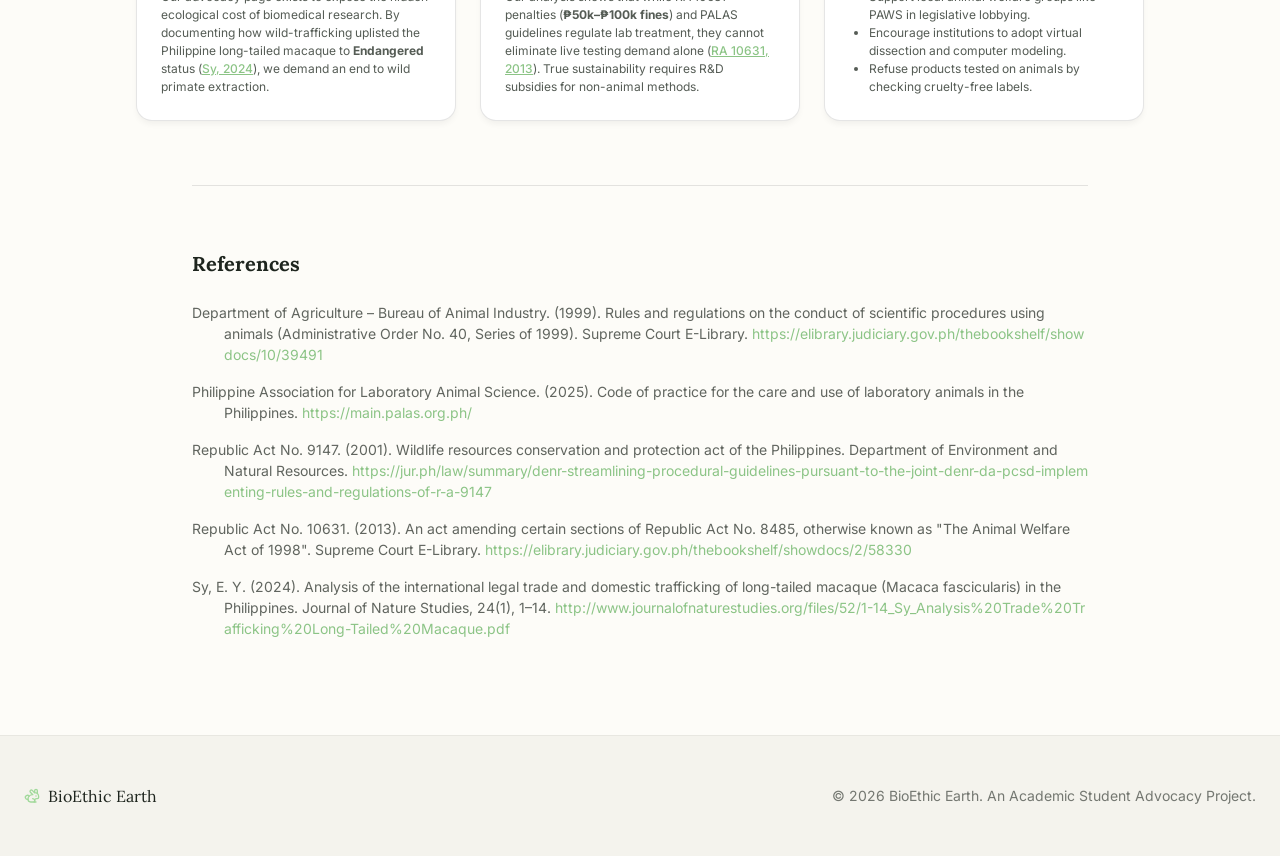
==== commit ab687619: "TA" ====
--- a/index.html
+++ b/index.html
@@ -25,15 +25,14 @@
           <svg class="icon" viewBox="0 0 24 24" aria-hidden="true"><path d="M13 16a3 3 0 0 1 2.24 5"/><path d="M18 12h.01"/><path d="M18 21h-8a4 4 0 0 1-4-4 7 7 0 0 1 7-7h.2L9.6 6.4a1 1 0 1 1 2.8-2.8L15.8 7h.2c3.3 0 6 2.7 6 6v1a2 2 0 0 1-2 2h-1a3 3 0 0 0-3 3"/><path d="M20 8.54V4a2 2 0 1 0-4 0v3"/><path d="M7.612 12.524a3 3 0 1 0-1.6 4.3"/></svg>
           <span>BioEthic Earth</span>
         </a>
-
-        <nav class="desktop-nav" aria-label="Main">
-          <a href="index.html">Home</a>
-          <a href="mission.html">Our Mission</a>
-          <a href="index.html#the-issue">The Issue</a>
-          <a href="index.html#systemic-drivers">Systemic Drivers</a>
-          <a href="index.html#what-to-do">What To Do</a>
-          <a href="index.html#action" class="btn-nav">Take Action</a>
-        </nav>
+        
+      <nav class="desktop-nav" aria-label="Main">
+        <a href="./">Home</a>
+        <a href="mission.html">Our Mission</a>
+        <a href="#the-issue">The Issue</a>
+        <a href="#systemic-drivers">Systemic Drivers</a>
+        <a href="#action" class="btn-nav">Take Action</a>
+      </nav>
 
         <button class="menu-toggle" id="menu-toggle" aria-label="Toggle menu" aria-expanded="false" aria-controls="mobile-nav">
           <svg class="icon icon-open" viewBox="0 0 24 24" aria-hidden="true"><line x1="4" x2="20" y1="12" y2="12"/><line x1="4" x2="20" y1="6" y2="6"/><line x1="4" x2="20" y1="18" y2="18"/></svg>
@@ -42,12 +41,11 @@
       </div>
 
       <nav class="mobile-nav" id="mobile-nav" aria-label="Mobile">
-        <a href="index.html" class="mobile-link">Home</a>
+        <a href="./" class="mobile-link">Home</a>
         <a href="mission.html" class="mobile-link">Our Mission</a>
-        <a href="index.html#the-issue" class="mobile-link">The Issue</a>
-        <a href="index.html#systemic-drivers" class="mobile-link">Systemic Drivers</a>
-        <a href="index.html#what-to-do" class="mobile-link">What To Do</a>
-        <div class="mobile-cta"><a href="index.html#action" class="btn-nav">Take Action</a></div>
+        <a href="#the-issue" class="mobile-link">The Issue</a>
+        <a href="#systemic-drivers" class="mobile-link">Systemic Drivers</a>
+        <div class="mobile-cta"><a href="#action" class="btn-nav">Take Action</a></div>
       </nav>
     </header>
 
--- a/styles.css
+++ b/styles.css
@@ -444,3 +444,134 @@
   gap: 0.25rem;
   margin: 0.25rem 0;
 }
+#advocacy-action {
+  background-color: transparent;
+  padding: 4rem 1.5rem;
+  max-width: 1100px;
+  margin: 0 auto;
+  font-family: var(--font-sans, "Inter", sans-serif);
+  color: var(--foreground, #1e251e);
+}
+
+#advocacy-action .advocacy-header {
+  text-align: center;
+  max-width: 600px;
+  margin: 0 auto 3rem auto;
+}
+
+#advocacy-action .advocacy-badge {
+  display: inline-block;
+  font-size: 0.75rem;
+  font-weight: 600;
+  text-transform: uppercase;
+  letter-spacing: 0.1em;
+  color: var(--primary-foreground, #0d2b09);
+  background-color: var(--primary, #a1d99b);
+  padding: 0.25rem 0.75rem;
+  border-radius: 9999px;
+  border: 1px solid var(--border-mid);
+}
+
+#advocacy-action h2 {
+  font-family: var(--font-serif, "Lora", Georgia, serif);
+  font-size: 1.875rem;
+  font-weight: bold;
+  margin-top: 0.75rem;
+  color: var(--foreground, #1e251e);
+}
+
+#advocacy-action .advocacy-subtitle {
+  color: #555c55;
+  margin-top: 0.5rem;
+  font-size: 0.875rem;
+}
+
+#advocacy-action .advocacy-grid {
+  display: flex;
+  flex-wrap: wrap;
+  gap: 1.5rem;
+  justify-content: center;
+}
+
+#advocacy-action .advocacy-card {
+  background-color: var(--card, #ffffff);
+  border: 1px solid var(--border-mid, rgba(0, 0, 0, 0.1));
+  border-radius: 1rem;
+  overflow: hidden;
+  width: 320px;
+  box-shadow: 0 4px 6px -1px var(--border-soft, rgba(0, 0, 0, 0.05));
+  display: flex;
+  flex-direction: column;
+  justify-content: space-between;
+}
+
+#advocacy-action .card-image-wrapper {
+  height: 160px;
+  position: relative;
+  background-color: var(--muted, #f4f3ed);
+}
+
+#advocacy-action .card-image-wrapper img {
+  width: 100%;
+  height: 100%;
+  object-fit: cover;
+}
+
+#advocacy-action .card-image-tag {
+  position: absolute;
+  bottom: 0.5rem;
+  left: 0.5rem;
+  font-size: 9px;
+  background: rgba(0, 0, 0, 0.7);
+  padding: 2px 6px;
+  border-radius: 4px;
+  color: #ffffff;
+}
+
+#advocacy-action .card-content {
+  padding: 1.5rem;
+}
+
+#advocacy-action .card-tag {
+  color: var(--primary-dark, #8cc486);
+  font-weight: bold;
+  font-size: 0.75rem;
+  text-transform: uppercase;
+  letter-spacing: 0.05em;
+  margin-bottom: 0.25rem;
+}
+
+#advocacy-action .card-content h3 {
+  font-family: var(--font-serif, "Lora", Georgia, serif);
+  font-weight: bold;
+  font-size: 1.125rem;
+  color: var(--foreground, #1e251e);
+  margin-bottom: 0.5rem;
+}
+
+#advocacy-action .card-content p,
+#advocacy-action .card-content ul {
+  font-size: 0.75rem;
+  color: #555c55;
+  line-height: 1.5;
+}
+
+#advocacy-action .card-content ul {
+  padding-left: 1.25rem;
+  margin: 0;
+}
+
+#advocacy-action .card-link {
+  color: var(--primary-dark, #8cc486);
+  text-decoration: underline;
+  font-weight: 500;
+}
+
+#advocacy-action .advocacy-footer {
+  margin-top: 3rem;
+  padding-top: 1.5rem;
+  border-top: 1px solid var(--border-mid, rgba(0, 0, 0, 0.1));
+  text-align: center;
+  font-size: 0.75rem;
+  color: #555c55;
+}
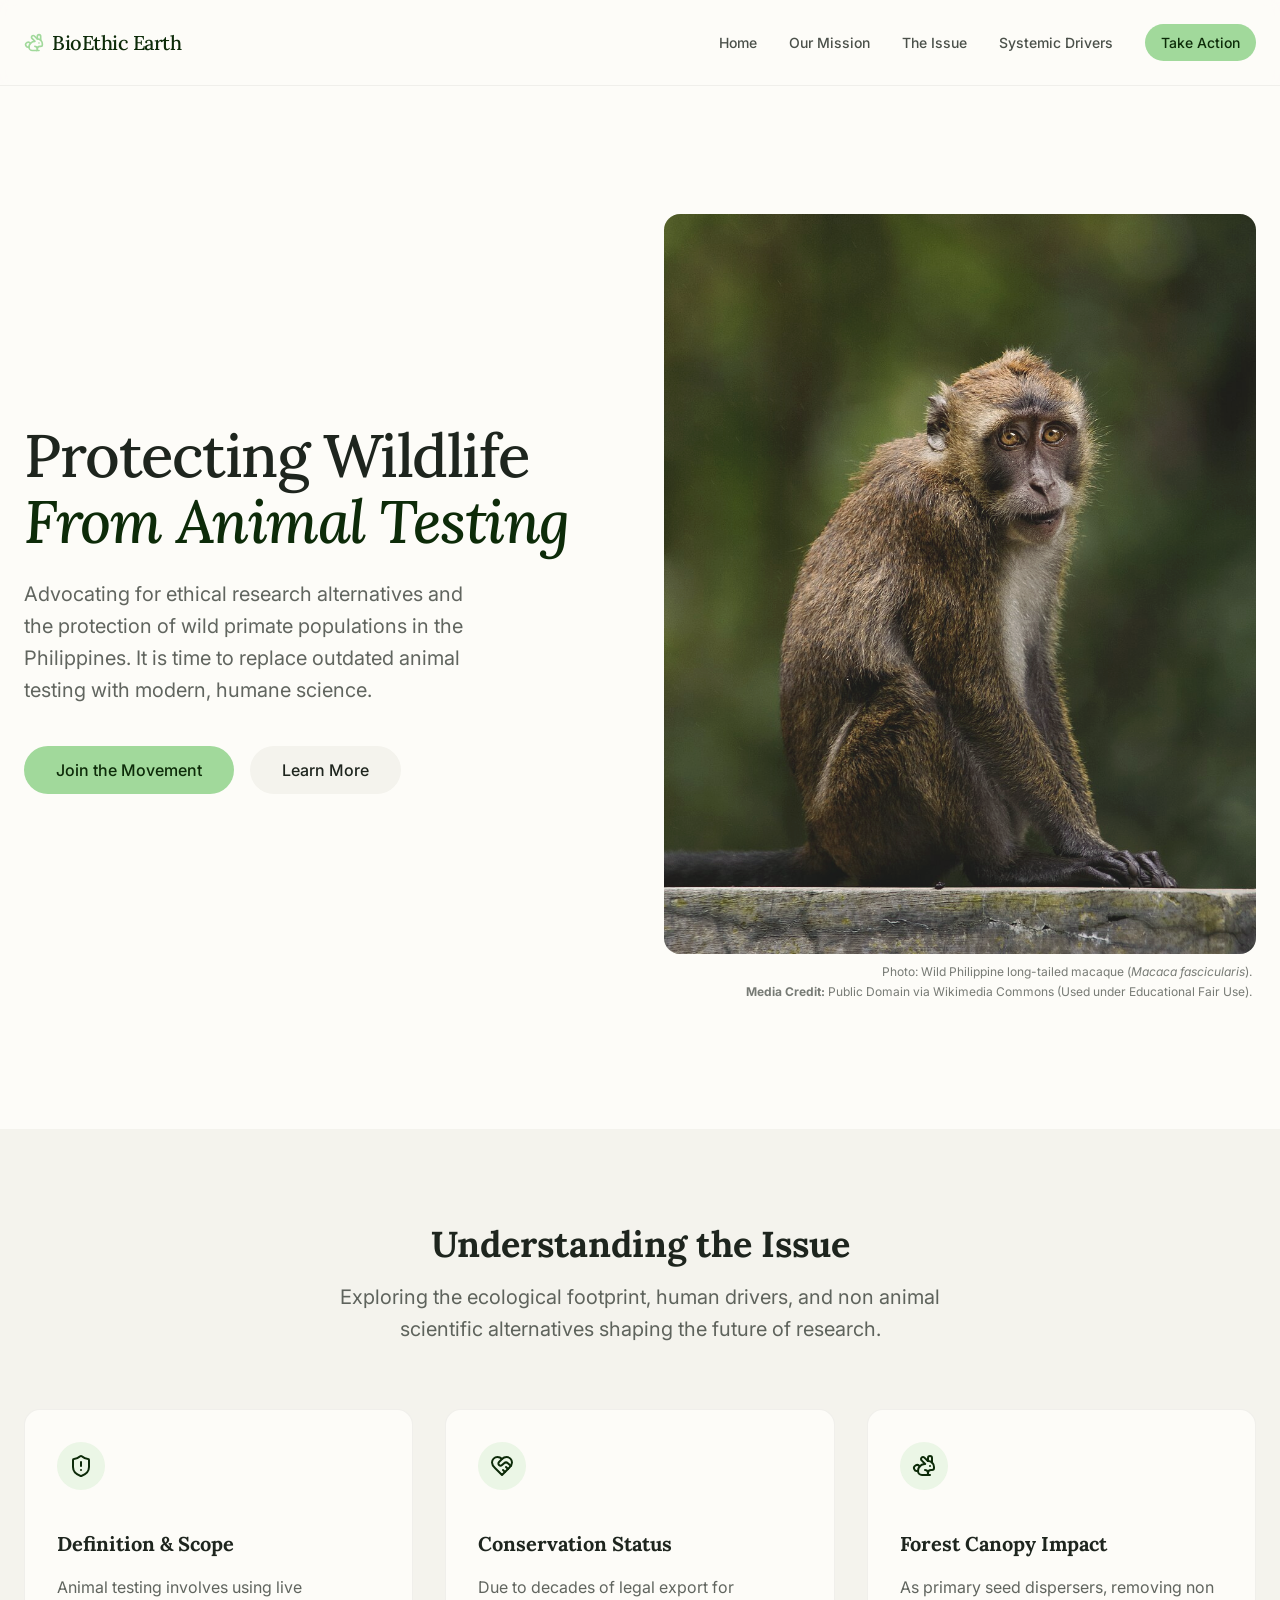
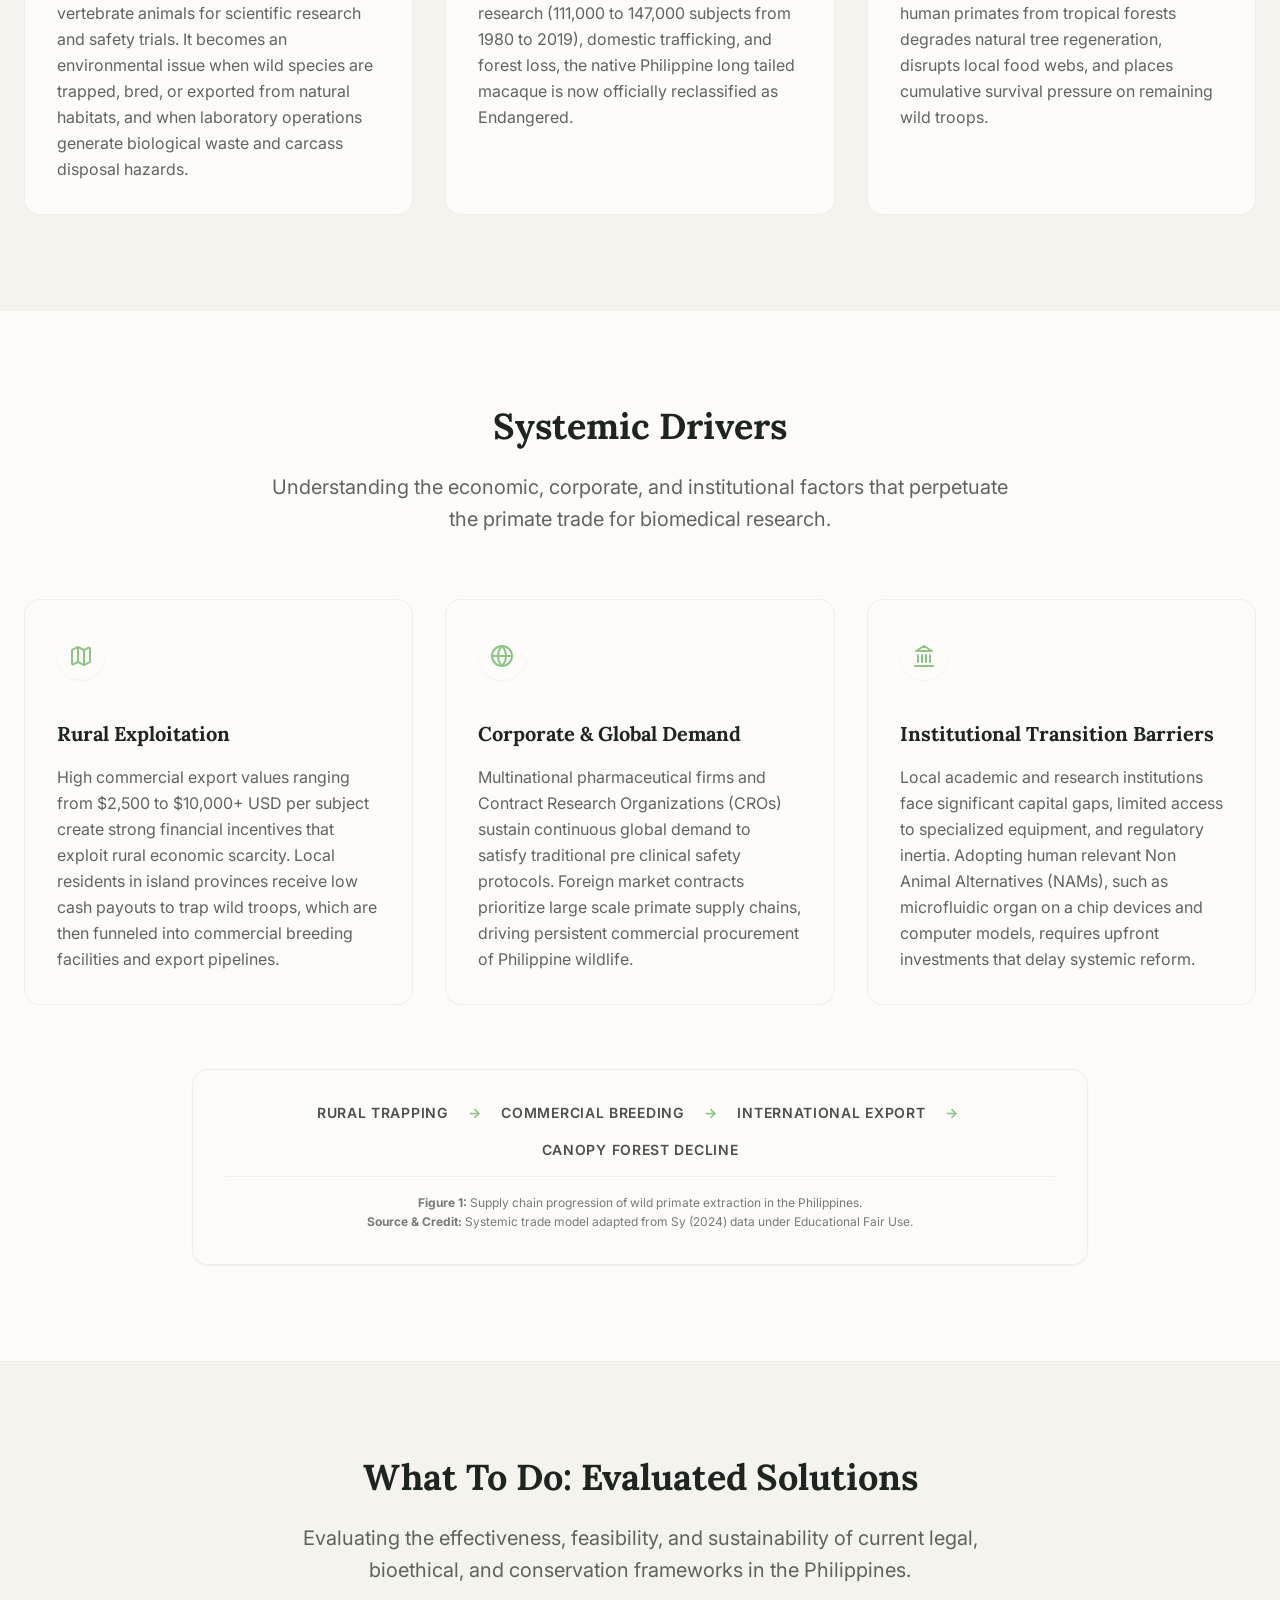
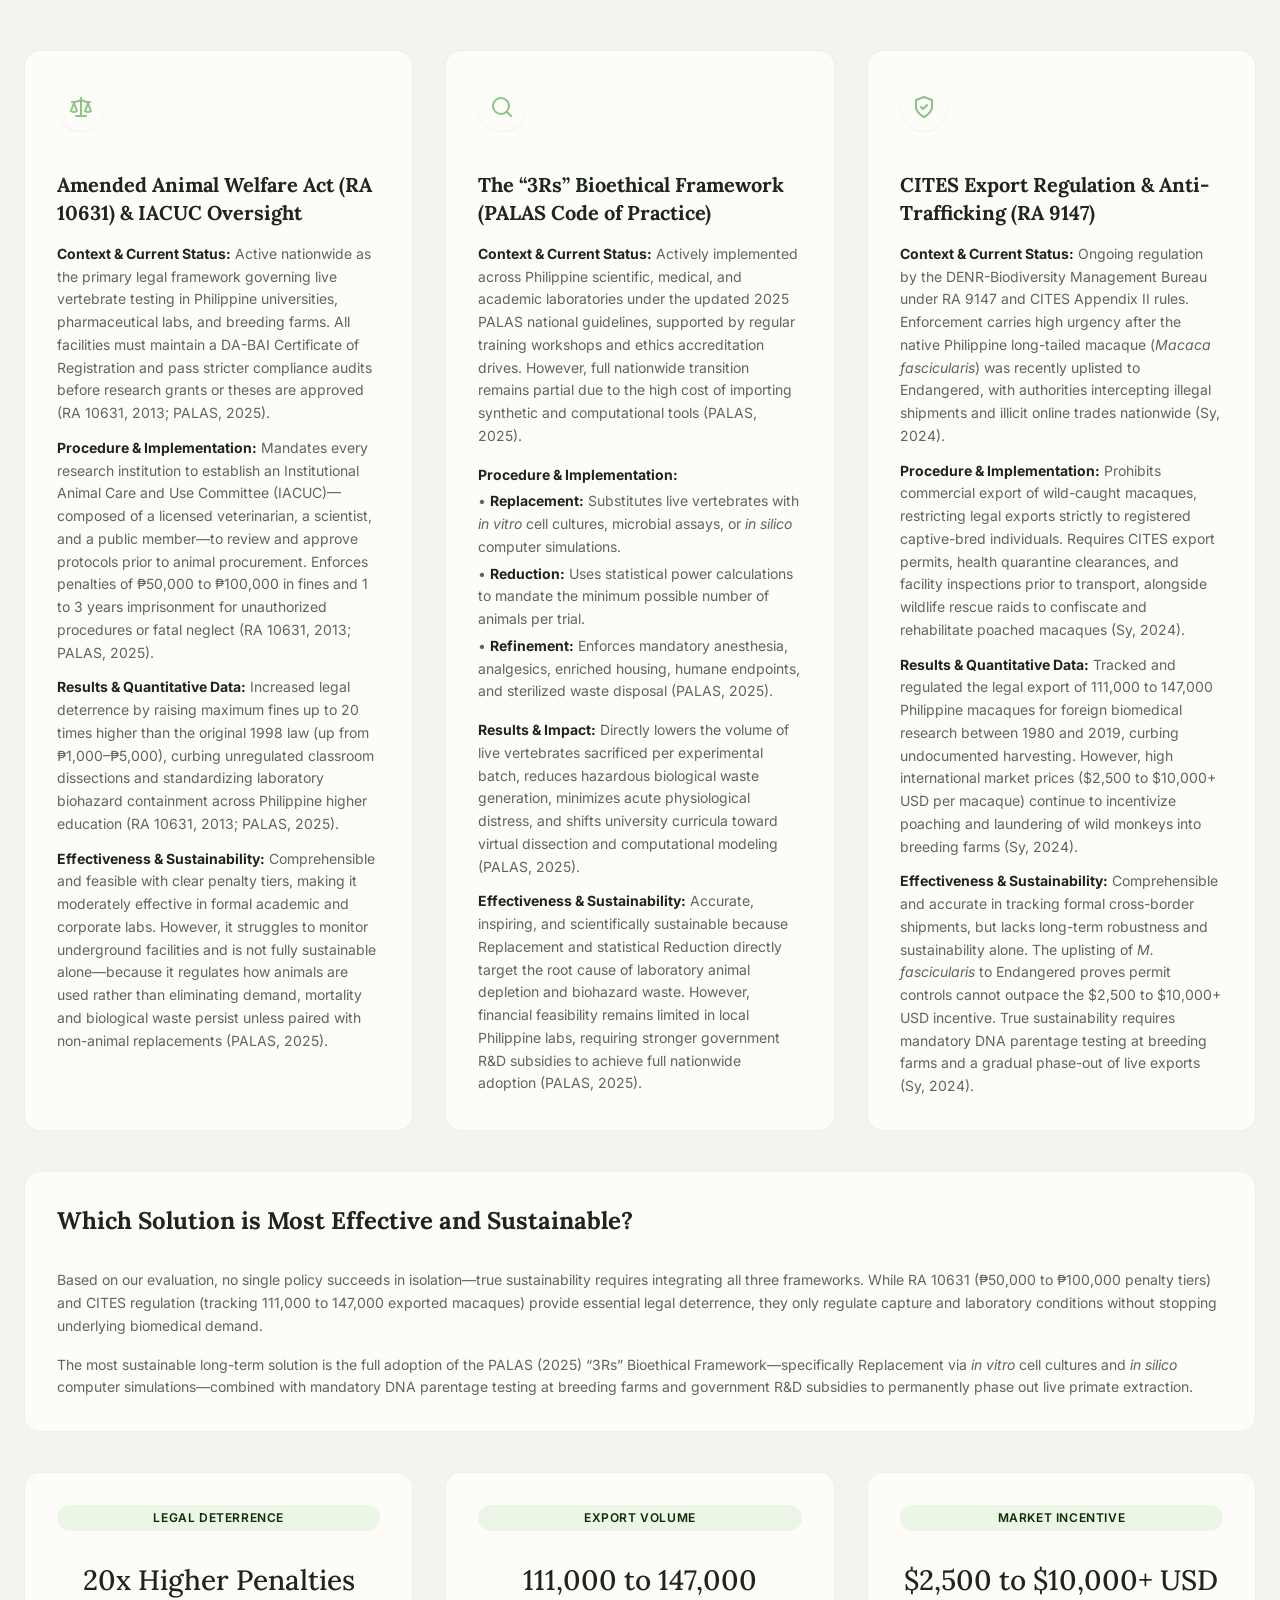
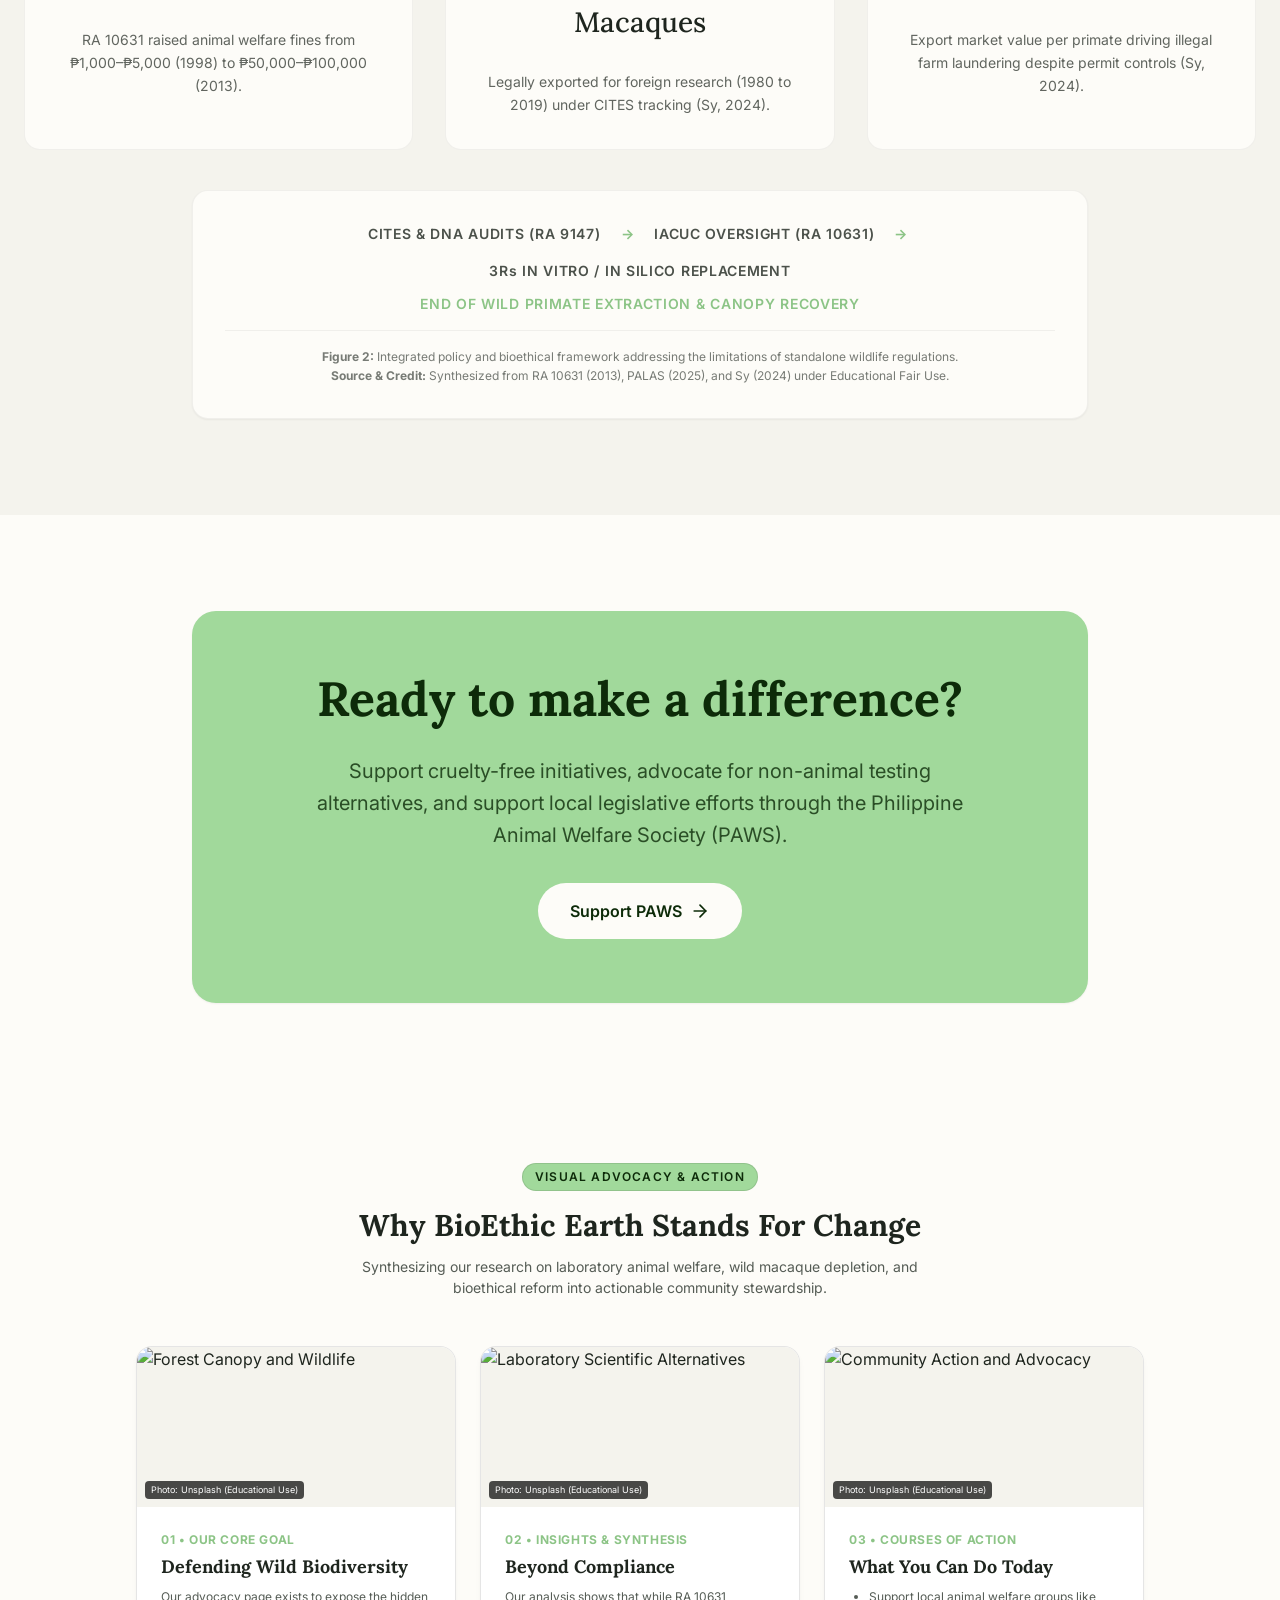
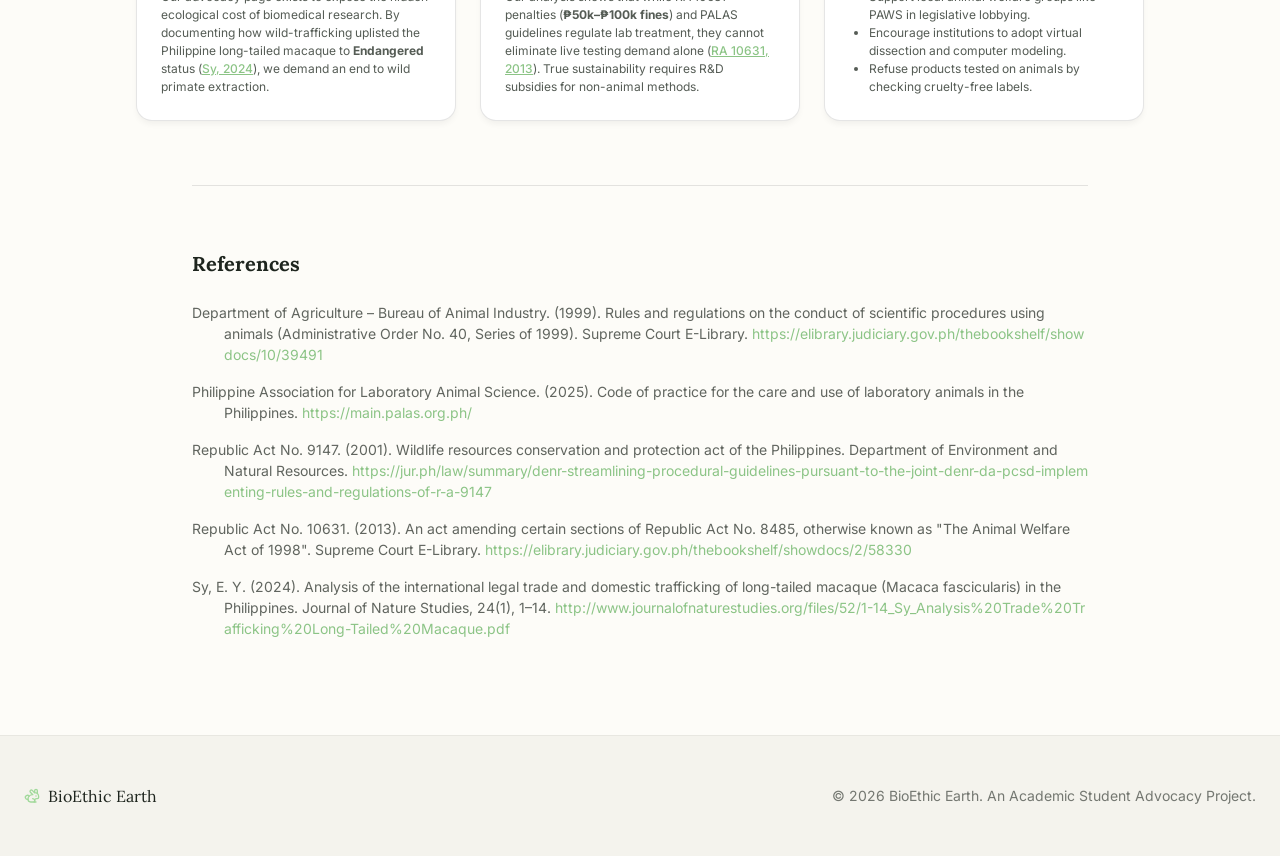
==== commit ab142624: "TA" ====
--- a/index.html
+++ b/index.html
@@ -319,7 +319,7 @@
   
   <div class="advocacy-header">
     <span class="advocacy-badge">
-      Terminal Assessment • Visual Advocacy &amp; Action
+      Visual Advocacy &amp; Action
     </span>
     <h2>Why BioEthic Earth Stands For Change</h2>
     <p class="advocacy-subtitle">
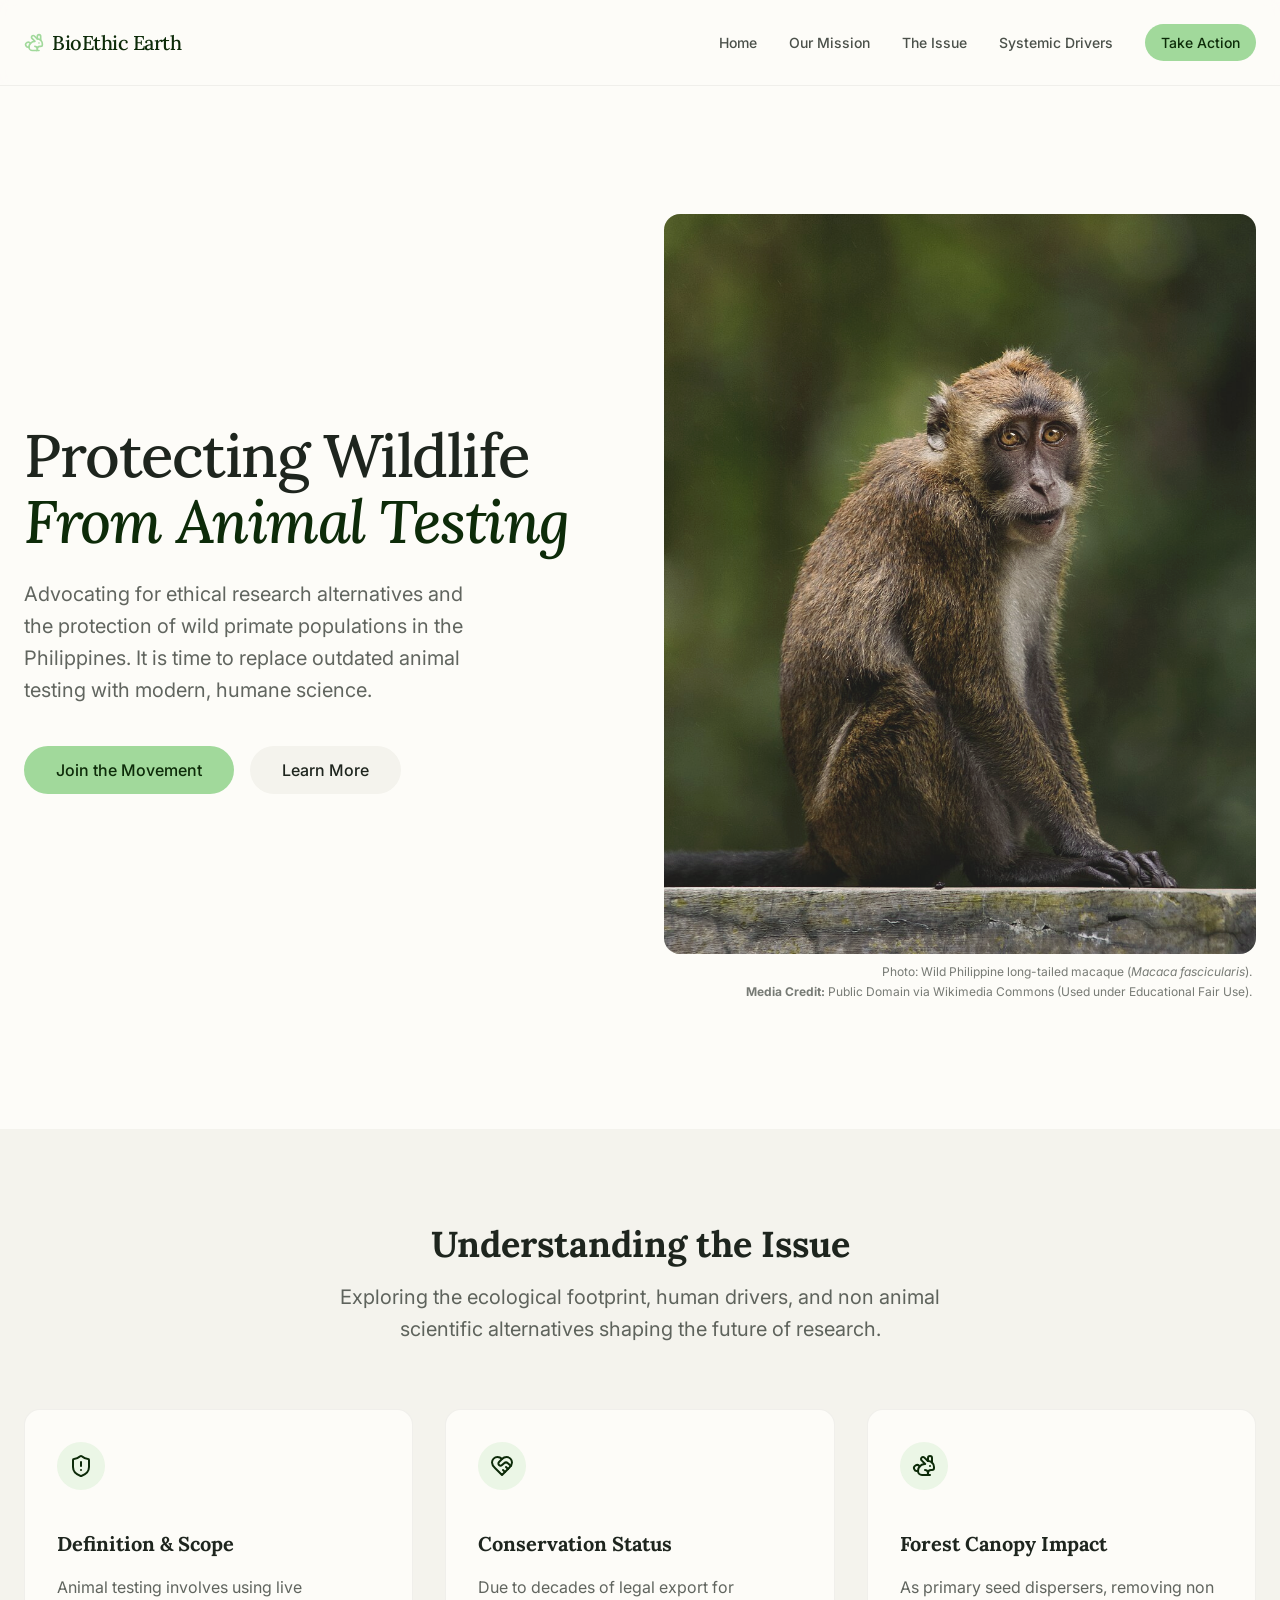
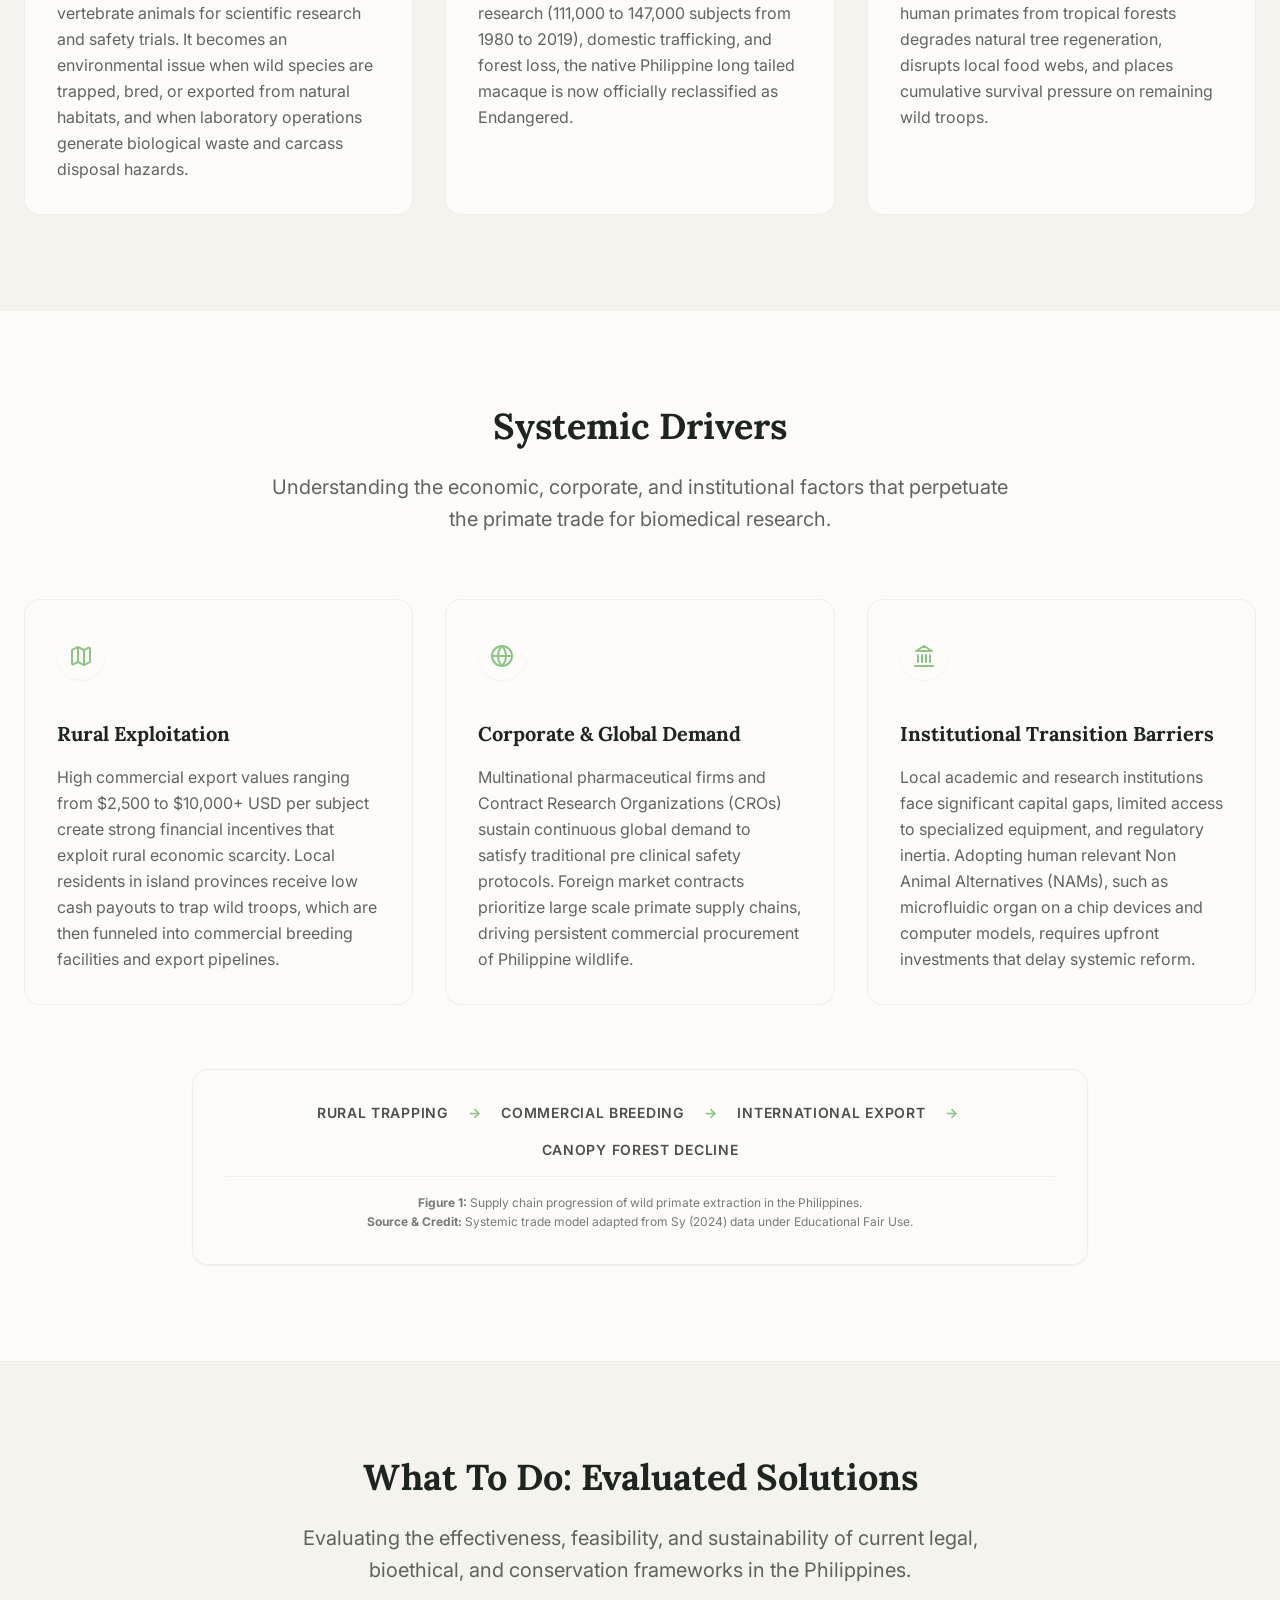
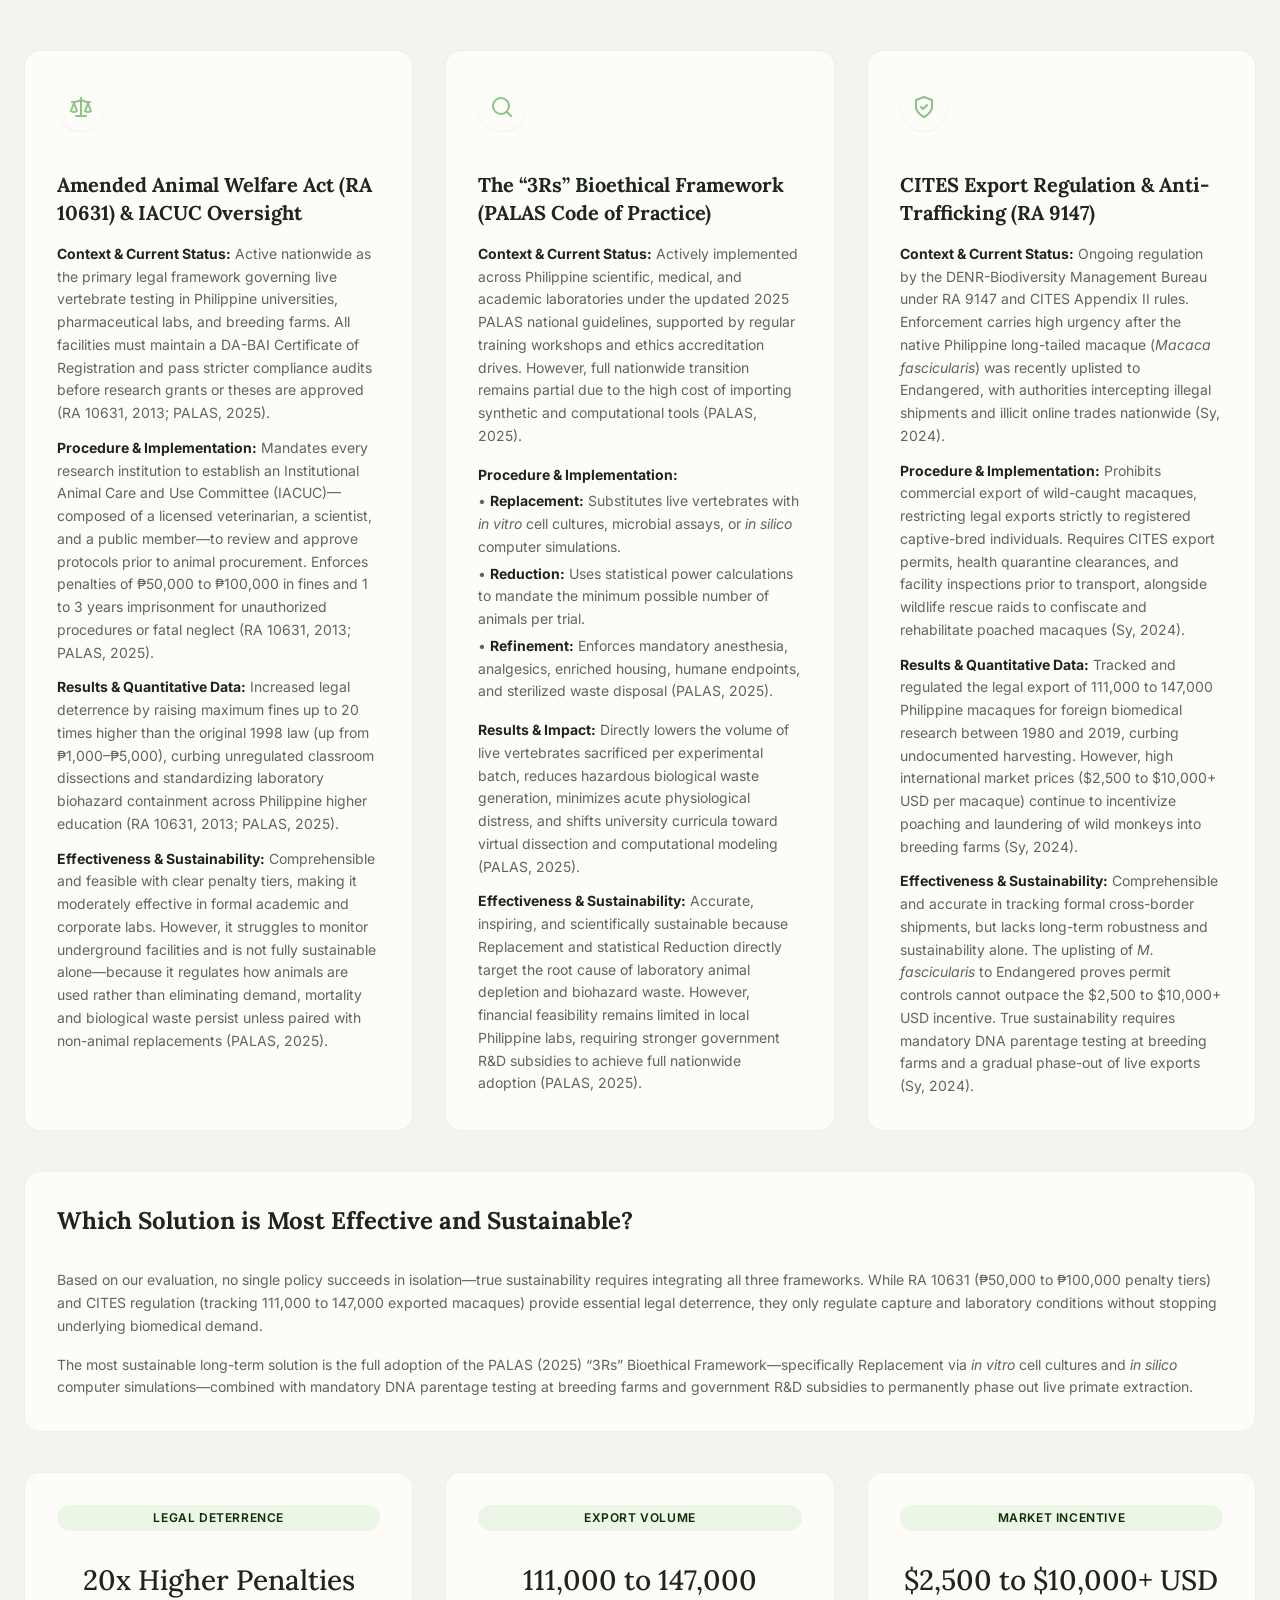
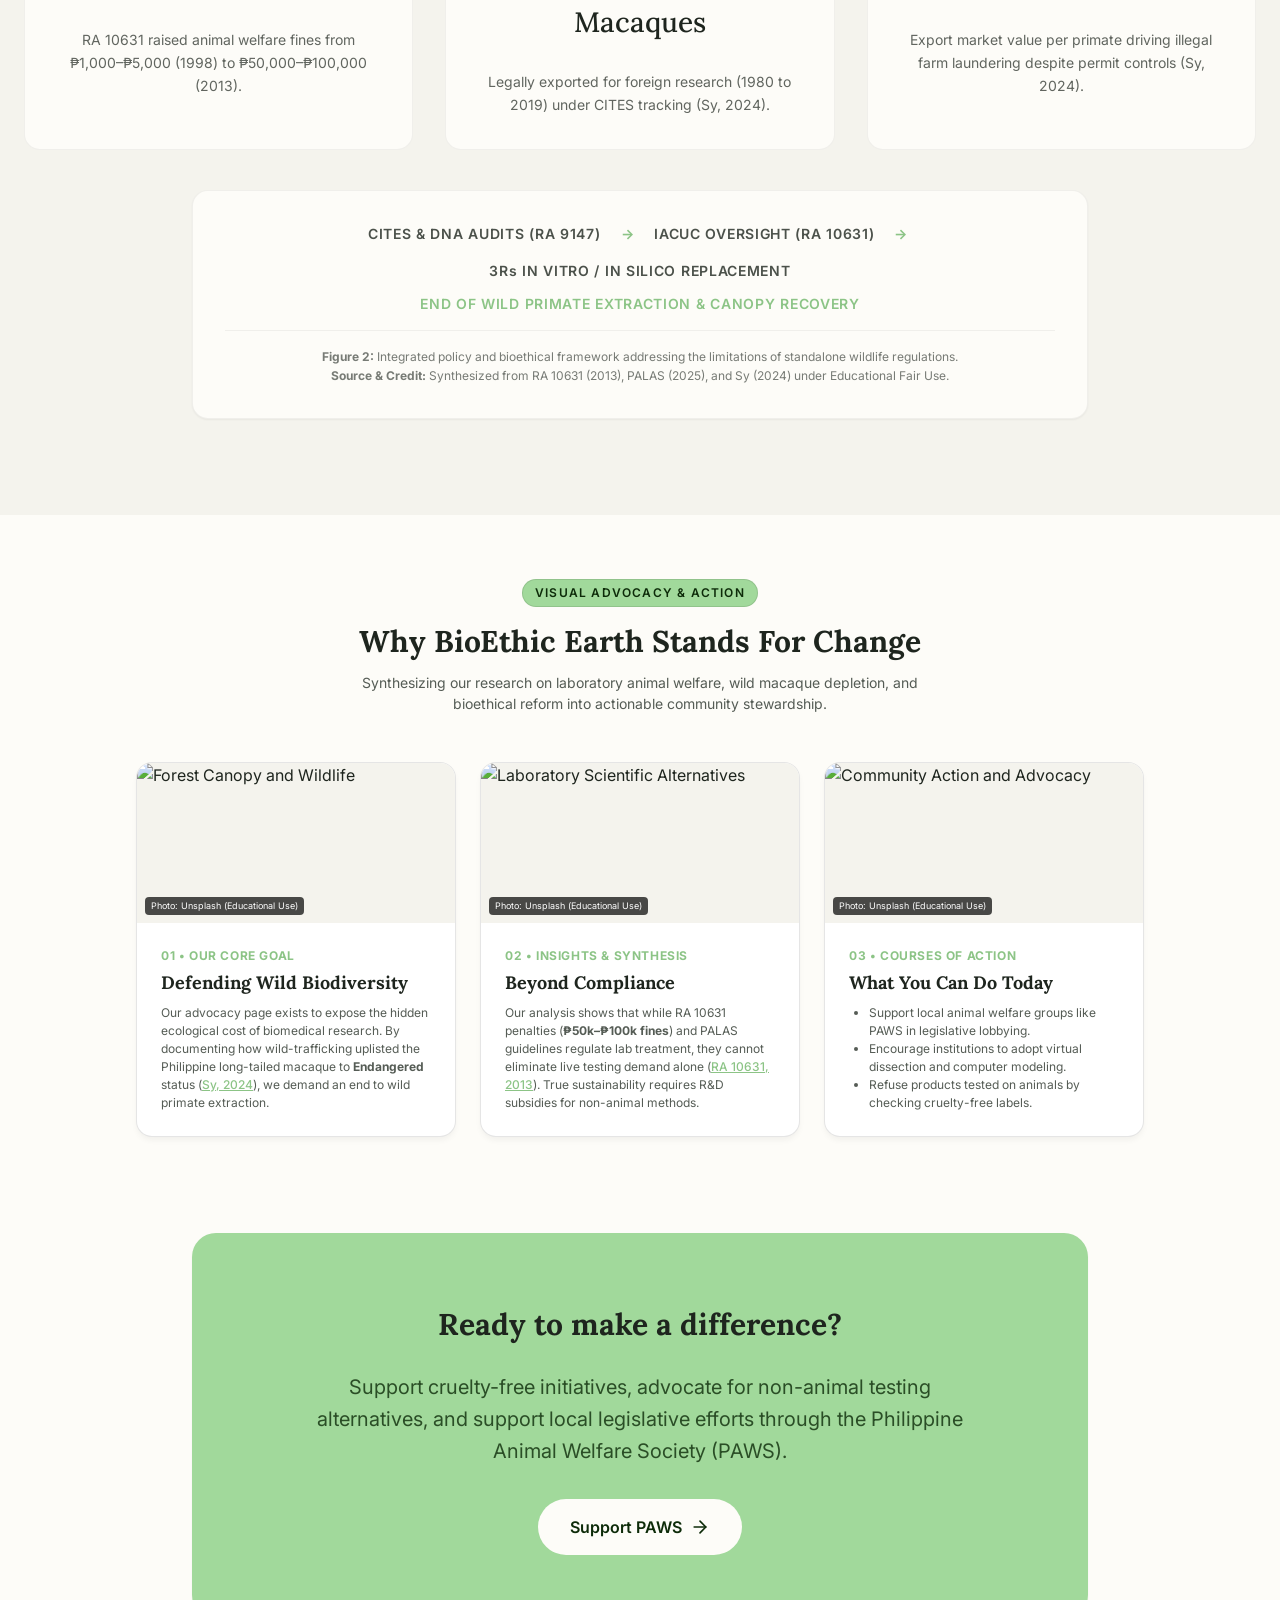
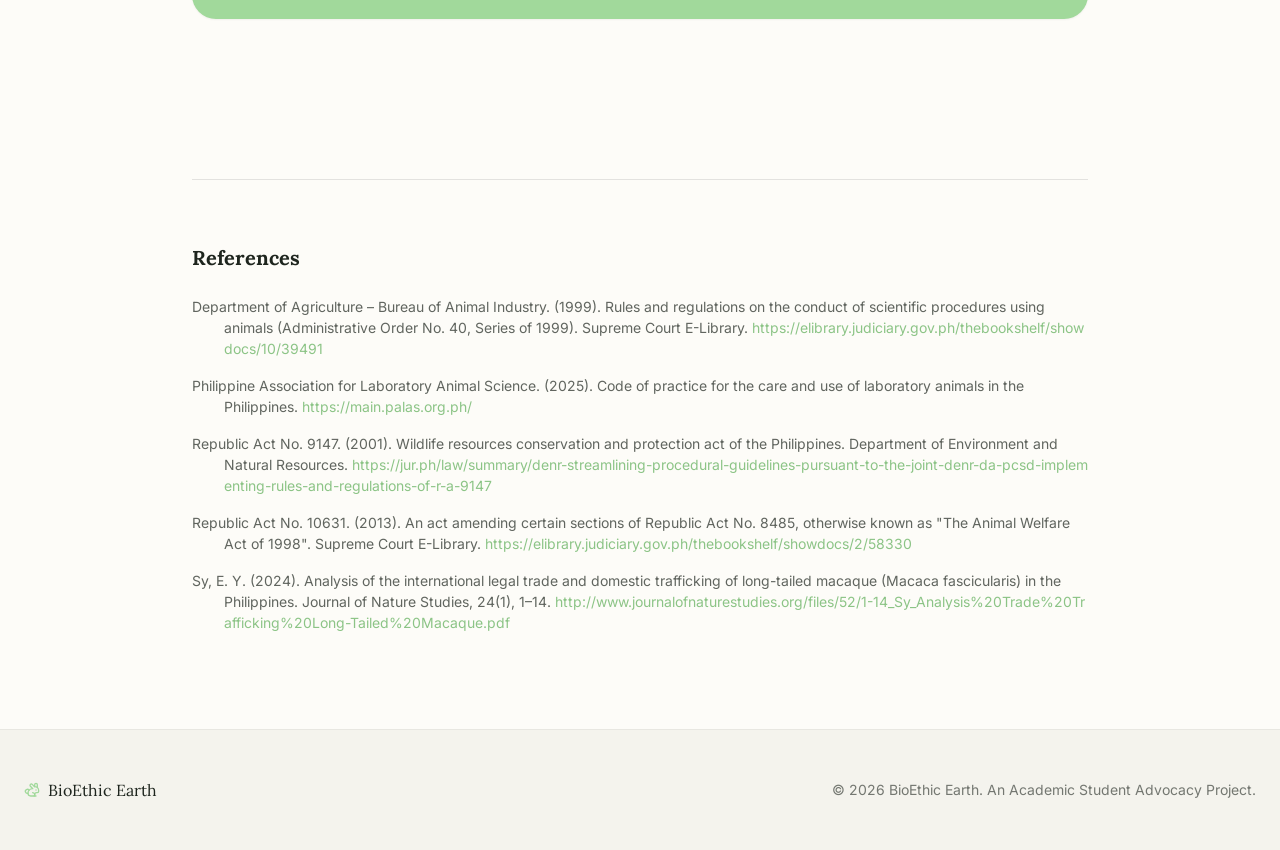
==== commit 4dfc9bb0: "Reorganize action section in index.html" ====
--- a/index.html
+++ b/index.html
@@ -303,19 +303,8 @@
         </figure>
       </div>
     </section> 
-      
-      <section id="action" class="cta-section">
-        <div class="cta-box">
-          <h2>Ready to make a difference?</h2>
-          <p>Support cruelty-free initiatives, advocate for non-animal testing alternatives, and support local legislative efforts through the Philippine Animal Welfare Society (PAWS).</p>
-          <a href="https://paws.org.ph/animal-experimentation/" target="_blank" rel="noopener noreferrer" class="btn-cta">
-            Support PAWS
-            <svg class="icon" viewBox="0 0 24 24" aria-hidden="true"><path d="M5 12h14"/><path d="m12 5 7 7-7 7"/></svg>
-          </a>
-        </div>
-      </section>
-
-<section id="advocacy-action">
+
+      <section id="advocacy-action">
   
   <div class="advocacy-header">
     <span class="advocacy-badge">
@@ -374,6 +363,17 @@
     </div>
 
   </div>
+      
+      <section id="action" class="cta-section">
+        <div class="cta-box">
+          <h2>Ready to make a difference?</h2>
+          <p>Support cruelty-free initiatives, advocate for non-animal testing alternatives, and support local legislative efforts through the Philippine Animal Welfare Society (PAWS).</p>
+          <a href="https://paws.org.ph/animal-experimentation/" target="_blank" rel="noopener noreferrer" class="btn-cta">
+            Support PAWS
+            <svg class="icon" viewBox="0 0 24 24" aria-hidden="true"><path d="M5 12h14"/><path d="m12 5 7 7-7 7"/></svg>
+          </a>
+        </div>
+      </section>
 
 </section>
       <section id="references" class="references">
